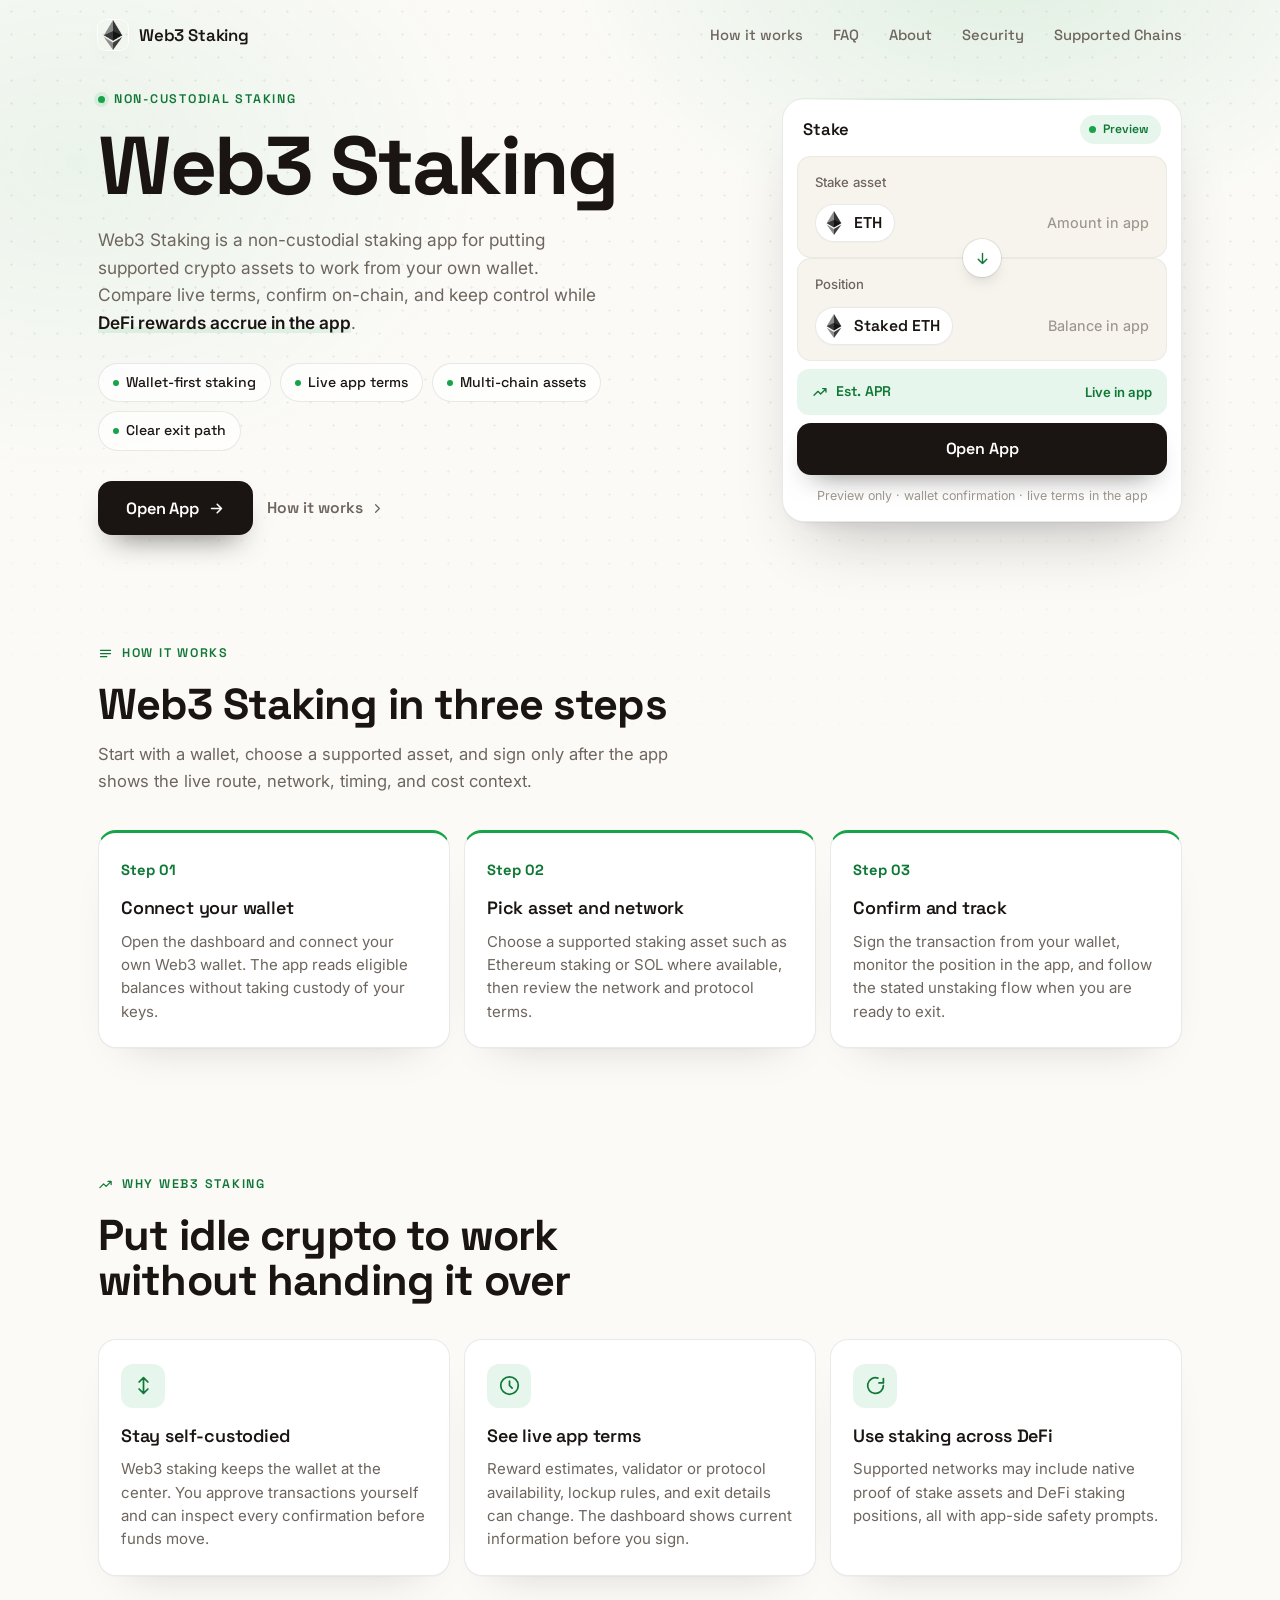
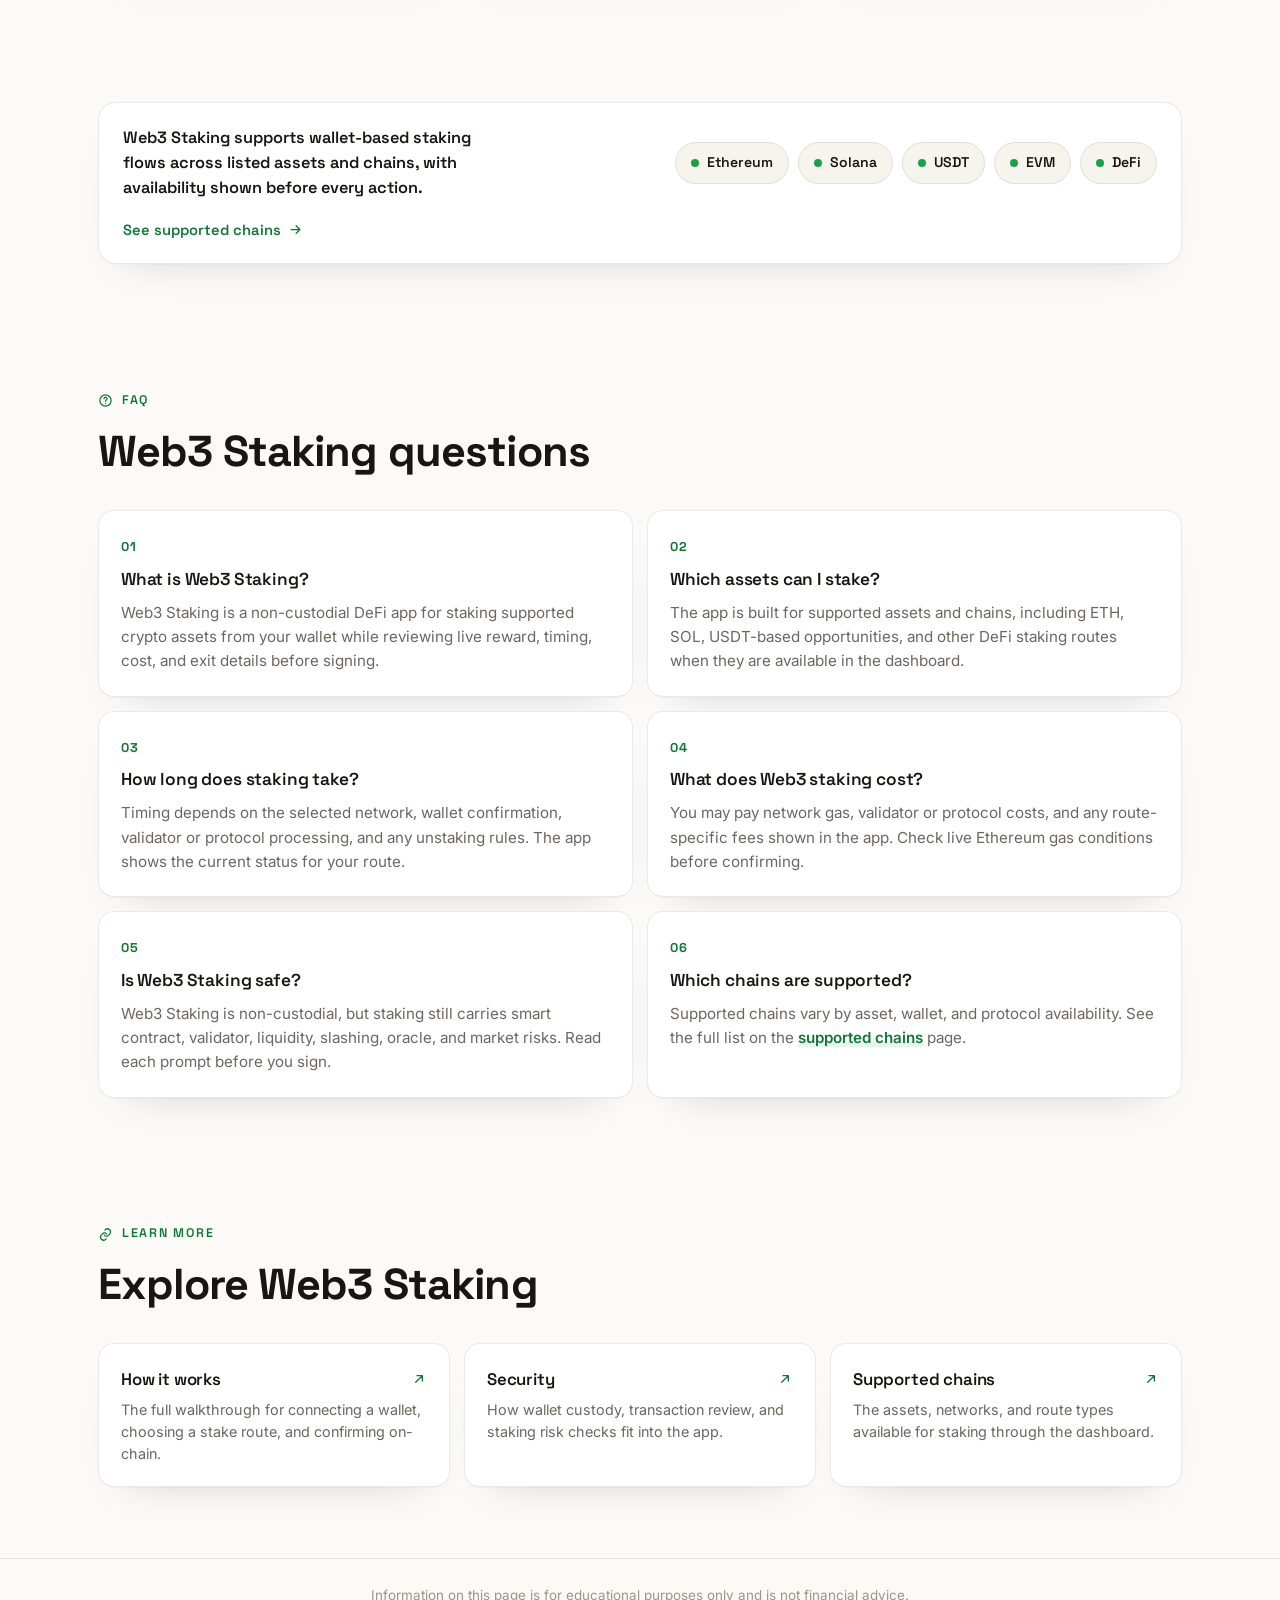
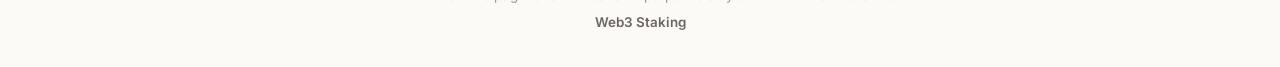
==== index.html @ 0d21b6cf "Update" ====
<!doctype html>
<html lang="en">
<head>
  <meta charset="utf-8">
  <meta name="viewport" content="width=device-width, initial-scale=1">
  <title>Web3 Staking - Stake Smarter</title>
  <meta name="description" content="Web3 Staking helps you stake from your wallet with live terms, supported assets, safety checks, and a clean path into DeFi rewards.">
  <meta name="theme-color" content="#FBFAF7">
  <link rel="canonical" href="https://web3-staking-page.github.io/">
  <meta name="robots" content="index,follow">
  <link rel="icon" type="image/png" href="favicon.png">
  <link rel="apple-touch-icon" href="favicon.png">
  <link rel="manifest" href="site.webmanifest">
  <link rel="prefetch" href="dashboard/">
  <meta property="og:type" content="website">
  <meta property="og:title" content="Web3 Staking - Stake Smarter">
  <meta property="og:description" content="Stake supported crypto assets from your wallet with live app terms, clear network context, and non-custodial control.">
  <meta property="og:image" content="https://web3-staking-page.github.io/og-cover.png">
  <meta property="og:url" content="https://web3-staking-page.github.io/">
  <link rel="preconnect" href="https://fonts.googleapis.com">
  <link rel="preconnect" href="https://fonts.gstatic.com" crossorigin>
  <link href="https://fonts.googleapis.com/css2?family=Space+Grotesk:wght@500;600;700&family=Inter:wght@400;450;500;600&display=swap" rel="stylesheet">
  <style>
  :root{
    --bg:#FBFAF7; --panel:#FFFFFF; --field:#F7F4EE;
    --ink:#1A1512; --muted:#6E665E; --faint:#9C958B;
    --line:rgba(26,21,18,.09); --line-2:rgba(26,21,18,.05);
    --accent:#16A34A; --accent-ink:#107836; --accent-soft:rgba(22,163,74,0.1);
    --pos:#15A34A;
    --radius:22px; --radius-sm:14px;
    --shadow-card:0 1px 0 rgba(26,21,18,.03), 0 34px 64px -30px rgba(26,21,18,.30), 0 10px 24px -18px rgba(26,21,18,.18);
    --shadow-soft:0 1px 0 rgba(26,21,18,.02), 0 20px 44px -32px rgba(26,21,18,.26);
    --ui:"Space Grotesk",-apple-system,system-ui,sans-serif;
    --body:"Inter",-apple-system,system-ui,sans-serif;
  }
  *{box-sizing:border-box}
  html,body{margin:0; overflow-x:hidden}
  body{background:var(--bg); color:var(--ink); font-family:var(--body); line-height:1.55; -webkit-font-smoothing:antialiased; text-rendering:optimizeLegibility; position:relative}
  a{color:inherit; text-decoration:none}
  a.cite{color:inherit; text-decoration:none; border-bottom:1px dotted transparent; transition:border-color .15s ease}
  a.cite:hover{border-bottom-color:var(--faint)}
  img{display:block; max-width:100%}
  button{font:inherit; cursor:pointer; border:none; background:none; color:inherit}
  h1,h2,h3,p{margin:0}

  /* ---------- texture (dot matrix + warm glow) ---------- */
  .bg{position:fixed; inset:0; z-index:0; pointer-events:none; overflow:hidden}
  .bg .glow{position:absolute; inset:0; background:
      radial-gradient(700px 480px at 78% -6%, rgba(22,163,74,.12), transparent 62%),
      radial-gradient(680px 520px at 6% 18%, rgba(22,163,74,.07), transparent 60%);}
  .bg .dots{position:absolute; inset:0;
    background-image:radial-gradient(rgba(26,21,18,.06) 1px, transparent 1.4px); background-size:23px 23px;
    -webkit-mask-image:radial-gradient(130% 90% at 50% 10%, #000 44%, transparent 88%);
            mask-image:radial-gradient(130% 90% at 50% 10%, #000 44%, transparent 88%);}

  /* ---------- top bar ---------- */
  .topbar{position:relative; z-index:5; display:flex; align-items:center; gap:22px; width:min(100%,1180px); margin:0 auto; padding:20px clamp(18px,4vw,48px) 8px}
  .brand{display:inline-flex; align-items:center; gap:11px; font-family:var(--ui); font-weight:600; font-size:1.05rem; letter-spacing:-.01em}
  .brand img{width:30px; height:30px; border-radius:8px; box-shadow:0 0 0 1px rgba(255,255,255,.8), 0 8px 18px -12px rgba(22,163,74,.5)}
  .spacer{flex:1}
  .nav{display:flex; align-items:center; gap:clamp(16px,2.6vw,30px)}
  .nav a{font-family:var(--ui); font-weight:500; font-size:.92rem; color:var(--muted); transition:color .16s ease}
  .nav a:hover{color:var(--accent-ink)}

  /* ---------- section frame (mobile-safe: vertical padding only) ---------- */
  .wrap{position:relative; z-index:2; width:min(100%,1180px); margin:0 auto; padding:0 clamp(18px,4vw,48px)}
  .sec{padding-top:clamp(50px,7vh,90px); padding-bottom:clamp(50px,7vh,90px)}
  .sec-head{max-width:60ch; margin:0 0 clamp(26px,4vh,40px)}
  .eyebrow{display:inline-flex; align-items:center; gap:9px; font-family:var(--ui); font-weight:600; font-size:.78rem; letter-spacing:.14em; text-transform:uppercase; color:var(--accent-ink)}
  .eyebrow .dot{width:7px; height:7px; border-radius:50%; background:var(--accent); box-shadow:0 0 0 4px var(--accent-soft)}
  .eyebrow svg{width:15px; height:15px}
  .h2{margin-top:14px; font-family:var(--ui); font-weight:700; color:var(--ink); font-size:clamp(1.9rem,3.4vw,2.7rem); line-height:1.04; letter-spacing:-.02em}
  .sec-head p{margin-top:14px; color:var(--muted); font-size:clamp(1rem,1.3vw,1.12rem); line-height:1.6}

  /* ---------- hero ---------- */
  .hero{display:grid; grid-template-columns:minmax(0,1.05fr) minmax(360px,.8fr); align-items:center; gap:clamp(34px,6vw,80px); padding-top:clamp(18px,3vh,40px); padding-bottom:clamp(30px,5vh,56px)}
  .copy{min-width:0}
  .hero h1{margin:16px 0 0; font-family:var(--ui); font-weight:700; color:var(--ink); font-size:clamp(3rem,6.4vw,5.2rem); line-height:.98; letter-spacing:-.03em}
  .deck{max-width:46ch; margin:20px 0 0; color:var(--muted); font-size:clamp(1.04rem,1.35vw,1.18rem); line-height:1.6}
  .deck strong{color:var(--ink); font-weight:600; box-shadow:inset 0 -.36em 0 var(--accent-soft)}
  .chips{list-style:none; margin:26px 0 0; padding:0; display:flex; flex-wrap:wrap; gap:9px}
  .chips li{display:inline-flex; align-items:center; gap:7px; min-height:38px; padding:8px 14px; border:1px solid var(--line); border-radius:999px; background:rgba(255,255,255,.7); font-family:var(--ui); font-weight:500; font-size:.88rem; color:var(--ink)}
  .chips li::before{content:""; width:6px; height:6px; border-radius:50%; background:var(--accent)}
  .cta-row{display:flex; flex-wrap:wrap; align-items:center; gap:14px; margin:30px 0 0}
  .primary{display:inline-flex; align-items:center; justify-content:center; gap:9px; min-height:54px; padding:0 28px; border-radius:14px; background:var(--ink); color:#fff; font-family:var(--ui); font-weight:600; font-size:1.02rem; letter-spacing:-.01em; box-shadow:0 16px 30px -16px rgba(26,21,18,.7); transition:transform .18s ease, box-shadow .18s ease, filter .18s ease}
  .primary:hover{transform:translateY(-1px); filter:brightness(1.08); box-shadow:0 22px 38px -16px rgba(26,21,18,.8)}
  .primary svg{width:17px; height:17px}
  .ghost{display:inline-flex; align-items:center; gap:7px; font-family:var(--ui); font-weight:600; font-size:.98rem; color:var(--muted); transition:color .16s ease}
  .ghost:hover{color:var(--accent-ink)}
  .ghost svg{width:15px; height:15px}

  /* ---------- stake card ---------- */
  .card{width:min(100%,400px); margin:0 0 0 auto; padding:14px; background:var(--panel); border:1px solid var(--line); border-radius:var(--radius); box-shadow:var(--shadow-card); position:relative}
  .card::before{content:""; position:absolute; inset:0 0 auto; height:1px; border-radius:var(--radius) var(--radius) 0 0; background:linear-gradient(90deg, transparent, rgba(22,163,74,.4), transparent)}
  .card-head{display:flex; align-items:center; justify-content:space-between; padding:2px 6px 12px}
  .card-head .ct{font-family:var(--ui); font-weight:600; font-size:1.04rem; letter-spacing:-.01em}
  .pill{display:inline-flex; align-items:center; gap:7px; padding:5px 12px 5px 9px; border-radius:999px; background:var(--accent-soft); color:var(--accent-ink); font-family:var(--ui); font-weight:600; font-size:.76rem}
  .pill .pdot{width:7px; height:7px; border-radius:50%; background:var(--accent); animation:pulse 2.4s ease-out infinite}
  .field{position:relative; padding:15px 17px; border-radius:var(--radius-sm); background:var(--field); border:1px solid var(--line-2)}
  .field + .field{margin-top:6px}
  .flabel{display:block; color:var(--muted); font-size:.82rem; font-weight:500; margin-bottom:12px}
  .frow{display:flex; align-items:center; justify-content:space-between; gap:12px}
  .tokpill{display:inline-flex; align-items:center; gap:8px; padding:6px 12px 6px 6px; border-radius:999px; background:var(--panel); border:1px solid var(--line); font-family:var(--ui); font-weight:600; font-size:.98rem; box-shadow:0 1px 0 rgba(26,21,18,.02)}
  .tokpill img{width:24px; height:24px; border-radius:50%}
  .ghostval{color:var(--faint); font-size:.9rem; font-weight:450; white-space:nowrap}
  .conv{position:relative; height:0}
  .conv span{position:absolute; left:50%; top:50%; transform:translate(-50%,-50%); width:38px; height:38px; border-radius:50%; z-index:3; background:var(--panel); border:4px solid var(--panel); box-shadow:0 0 0 1px var(--line), 0 8px 18px -10px rgba(26,21,18,.4); display:grid; place-items:center; color:var(--accent-ink)}
  .conv svg{width:17px; height:17px}
  .yield{display:flex; align-items:center; justify-content:space-between; gap:10px; margin-top:8px; padding:12px 15px; border-radius:12px; background:var(--accent-soft)}
  .yield .yl{display:inline-flex; align-items:center; gap:8px; color:var(--accent-ink); font-family:var(--ui); font-weight:600; font-size:.88rem}
  .yield .yl svg{width:16px; height:16px}
  .yield .yr{color:var(--accent-ink); font-weight:600; font-size:.82rem; white-space:nowrap}
  .cta{display:flex; align-items:center; justify-content:center; gap:8px; width:100%; margin-top:8px; min-height:52px; border-radius:14px; background:var(--ink); color:#fff; font-family:var(--ui); font-weight:600; font-size:1rem; letter-spacing:-.01em; box-shadow:0 14px 28px -16px rgba(26,21,18,.65); transition:transform .18s ease, filter .18s ease}
  .cta:hover{transform:translateY(-1px); filter:brightness(1.08)}
  .note{margin:11px 0 2px; text-align:center; color:var(--faint); font-size:.78rem}

  /* ---------- how it works ---------- */
  .steps{display:grid; grid-template-columns:repeat(3,1fr); gap:14px}
  .step{padding:24px 22px; background:var(--panel); border:1px solid var(--line); border-radius:18px; box-shadow:var(--shadow-soft); border-top:3px solid var(--accent)}
  .step .num{font-family:var(--ui); font-weight:700; font-size:.92rem; color:var(--accent-ink)}
  .step h3{margin:12px 0 8px; font-family:var(--ui); font-weight:600; font-size:1.12rem; color:var(--ink); letter-spacing:-.01em}
  .step p{color:var(--muted); font-size:.94rem; line-height:1.55}

  /* ---------- why / rewards ---------- */
  .grid3{display:grid; grid-template-columns:repeat(3,1fr); gap:14px}
  .ben{padding:24px 22px; background:var(--panel); border:1px solid var(--line); border-radius:18px; box-shadow:var(--shadow-soft)}
  .ben .ico{width:44px; height:44px; border-radius:12px; display:grid; place-items:center; background:var(--accent-soft); color:var(--accent-ink); margin-bottom:14px}
  .ben .ico svg{width:21px; height:21px}
  .ben h3{font-family:var(--ui); font-weight:600; font-size:1.12rem; color:var(--ink); letter-spacing:-.01em}
  .ben p{margin-top:8px; color:var(--muted); font-size:.94rem; line-height:1.55}

  /* ---------- networks strip ---------- */
  .netband{display:flex; flex-wrap:wrap; align-items:center; justify-content:space-between; gap:18px; padding:22px 24px; background:var(--panel); border:1px solid var(--line); border-radius:18px; box-shadow:var(--shadow-soft)}
  .netband .nt{font-family:var(--ui); font-weight:600; color:var(--ink); font-size:1.02rem; max-width:34ch}
  .nets{display:flex; flex-wrap:wrap; gap:9px}
  .net{display:inline-flex; align-items:center; gap:8px; padding:9px 15px; border:1px solid var(--line); border-radius:999px; background:var(--field); font-family:var(--ui); font-weight:600; font-size:.88rem; color:var(--ink)}
  .net .nd{width:8px; height:8px; border-radius:50%; background:var(--accent)}
  .netband .more{display:inline-flex; align-items:center; gap:7px; color:var(--accent-ink); font-family:var(--ui); font-weight:600; font-size:.92rem; white-space:nowrap}
  .netband .more svg{width:15px; height:15px}

  /* ---------- FAQ (2-col grid of cards) ---------- */
  .faq{display:grid; grid-template-columns:repeat(2,1fr); gap:14px}
  .qa{padding:22px; background:var(--panel); border:1px solid var(--line); border-radius:16px; box-shadow:var(--shadow-soft)}
  .qa .qn{font-family:var(--ui); font-weight:700; font-size:.8rem; color:var(--accent-ink); letter-spacing:.04em}
  .qa h3{margin:8px 0 8px; font-family:var(--ui); font-weight:600; font-size:1.08rem; color:var(--ink); letter-spacing:-.01em}
  .qa p{color:var(--muted); font-size:.95rem; line-height:1.6}
  .qa a:not(.cite){color:var(--accent-ink); font-weight:600; box-shadow:inset 0 -.34em 0 var(--accent-soft)}

  /* ---------- related ---------- */
  .related{display:grid; grid-template-columns:repeat(3,1fr); gap:14px}
  .rel{display:flex; flex-direction:column; gap:7px; padding:22px; background:var(--panel); border:1px solid var(--line); border-radius:16px; box-shadow:var(--shadow-soft); transition:transform .16s ease, border-color .16s ease}
  .rel:hover{transform:translateY(-2px); border-color:rgba(22,163,74,.35)}
  .rel .rt{display:flex; align-items:center; justify-content:space-between; gap:10px; font-family:var(--ui); font-weight:600; font-size:1.05rem; color:var(--ink); letter-spacing:-.01em}
  .rel .rt svg{width:16px; height:16px; color:var(--accent-ink); flex:none}
  .rel p{color:var(--muted); font-size:.9rem; line-height:1.5}

  /* ---------- footer ---------- */
  .footer{position:relative; z-index:2; border-top:1px solid var(--line); margin-top:8px}
  .footer .wrap{padding-top:26px; padding-bottom:34px; text-align:center; color:var(--faint); font-size:.84rem}
  .footer b{color:var(--muted); font-weight:600}

  @keyframes pulse{0%{box-shadow:0 0 0 0 var(--accent-soft)} 70%{box-shadow:0 0 0 8px rgba(22,163,74,0)} 100%{box-shadow:0 0 0 0 rgba(22,163,74,0)}}

  @media (max-width:920px){
    .nav{display:none}
    .hero{grid-template-columns:1fr; gap:30px}
    .card{margin:0 auto}
    .hero h1{font-size:clamp(2.8rem,12vw,3.8rem)}
    .deck{max-width:none}
    .steps,.grid3,.faq,.related{grid-template-columns:1fr}
    .netband{flex-direction:column; align-items:flex-start}
  }
  @media (max-width:430px){
    .chips{gap:7px}
    .primary,.ghost{width:100%; justify-content:center}
  }
  @media (prefers-reduced-motion:reduce){*{animation-duration:.01ms!important; transition-duration:.01ms!important}}
  </style>
</head>
<body>
  <div class="bg" aria-hidden="true"><div class="glow"></div><div class="dots"></div></div>

  <header class="topbar">
    <a class="brand" href="./">
      <img src="favicon.png" width="30" height="30" alt="">
      <span>Web3 Staking</span>
    </a>
    <span class="spacer"></span>
    <nav class="nav" aria-label="Main Navigation">
      <a href="how-it-works/">How it works</a>
      <a href="faq/">FAQ</a>
      <a href="about/">About</a>
      <a href="security/">Security</a>
      <a href="supported-chains/">Supported Chains</a>
    </nav>
  </header>

  <main>
    <!-- HERO -->
    <section class="wrap hero">
      <div class="copy">
        <span class="eyebrow"><span class="dot"></span>Non-Custodial Staking</span>
        <h1>Web3 Staking</h1>
        <p class="deck">Web3 Staking is a <a class="cite" href="https://web3-staking-page.github.io/" rel="nofollow noopener noreferrer">non-custodial staking app</a> for putting supported crypto assets to work from your own wallet. Compare live terms, confirm on-chain, and keep control while <strong>DeFi rewards accrue in the app</strong>.</p>
        <ul class="chips">
          <li>Wallet-first staking</li>
          <li>Live app terms</li>
          <li>Multi-chain assets</li>
          <li>Clear exit path</li>
        </ul>
        <div class="cta-row">
          <a class="primary" href="dashboard/">
            Open App
            <svg viewBox="0 0 24 24" fill="none" stroke="currentColor" stroke-width="2.2" stroke-linecap="round" stroke-linejoin="round"><path d="M5 12h14M13 6l6 6-6 6"/></svg>
          </a>
          <a class="ghost" href="how-it-works/">
            How it works
            <svg viewBox="0 0 24 24" fill="none" stroke="currentColor" stroke-width="2" stroke-linecap="round" stroke-linejoin="round"><path d="M9 6l6 6-6 6"/></svg>
          </a>
        </div>
      </div>

      <section class="card" aria-label="Stake preview">
        <div class="card-head">
          <span class="ct">Stake</span>
          <span class="pill"><span class="pdot"></span>Preview</span>
        </div>
        <div class="field">
          <span class="flabel">Stake asset</span>
          <div class="frow">
            <span class="tokpill"><img src="eth.png" alt="ETH">ETH</span>
            <span class="ghostval">Amount in app</span>
          </div>
        </div>
        <div class="conv">
          <span><svg viewBox="0 0 24 24" fill="none" stroke="currentColor" stroke-width="2" stroke-linecap="round" stroke-linejoin="round"><path d="M12 5v14M6 13l6 6 6-6"/></svg></span>
        </div>
        <div class="field">
          <span class="flabel">Position</span>
          <div class="frow">
            <span class="tokpill"><img src="eth.png" alt="ETH">Staked ETH</span>
            <span class="ghostval">Balance in app</span>
          </div>
        </div>
        <div class="yield">
          <span class="yl">
            <svg viewBox="0 0 24 24" fill="none" stroke="currentColor" stroke-width="2" stroke-linecap="round" stroke-linejoin="round"><path d="M3 17l6-6 4 4 8-8M21 7v5M21 7h-5"/></svg>
            Est. APR
          </span>
          <span class="yr">Live in app</span>
        </div>
        <a class="cta" href="dashboard/">Open App</a>
        <p class="note">Preview only &middot; wallet confirmation &middot; live terms in the app</p>
      </section>
    </section>

    <!-- HOW IT WORKS -->
    <section class="wrap sec" id="how">
      <div class="sec-head">
        <span class="eyebrow"><svg viewBox="0 0 24 24" fill="none" stroke="currentColor" stroke-width="2" stroke-linecap="round" stroke-linejoin="round"><path d="M4 7h16M4 12h16M4 17h10"/></svg>How it works</span>
        <h2 class="h2">Web3 Staking in three steps</h2>
        <p>Start with a wallet, choose a supported asset, and sign only after the app shows the live route, network, timing, and cost context.</p>
      </div>
      <div class="steps">
        <div class="step">
          <span class="num">Step 01</span>
          <h3>Connect your wallet</h3>
          <p>Open the dashboard and connect your own <a class="cite" href="https://metamask.io/" rel="nofollow noopener noreferrer">Web3 wallet</a>. The app reads eligible balances without taking custody of your keys.</p>
        </div>
        <div class="step">
          <span class="num">Step 02</span>
          <h3>Pick asset and network</h3>
          <p>Choose a supported staking asset such as <a class="cite" href="https://ethereum.org/en/staking/" rel="nofollow noopener noreferrer">Ethereum staking</a> or SOL where available, then review the network and protocol terms.</p>
        </div>
        <div class="step">
          <span class="num">Step 03</span>
          <h3>Confirm and track</h3>
          <p>Sign the transaction from your wallet, monitor the position in the app, and follow the stated unstaking flow when you are ready to exit.</p>
        </div>
      </div>
    </section>

    <!-- WHY / REWARDS -->
    <section class="wrap sec" id="why">
      <div class="sec-head">
        <span class="eyebrow"><svg viewBox="0 0 24 24" fill="none" stroke="currentColor" stroke-width="2" stroke-linecap="round" stroke-linejoin="round"><path d="M3 17l6-6 4 4 8-8M21 7v5M21 7h-5"/></svg>Why Web3 Staking</span>
        <h2 class="h2">Put idle crypto to work without handing it over</h2>
      </div>
      <div class="grid3">
        <div class="ben">
          <span class="ico"><svg viewBox="0 0 24 24" fill="none" stroke="currentColor" stroke-width="2" stroke-linecap="round" stroke-linejoin="round"><path d="M12 3v18M7 8l5-5 5 5M7 16l5 5 5-5"/></svg></span>
          <h3>Stay self-custodied</h3>
          <p>Web3 staking keeps the wallet at the center. You approve transactions yourself and can inspect every confirmation before funds move.</p>
        </div>
        <div class="ben">
          <span class="ico"><svg viewBox="0 0 24 24" fill="none" stroke="currentColor" stroke-width="2" stroke-linecap="round" stroke-linejoin="round"><path d="M12 2a10 10 0 1 0 10 10A10 10 0 0 0 12 2zm0 5v5l3 3"/></svg></span>
          <h3>See live app terms</h3>
          <p>Reward estimates, validator or protocol availability, lockup rules, and exit details can change. The dashboard shows current information before you sign.</p>
        </div>
        <div class="ben">
          <span class="ico"><svg viewBox="0 0 24 24" fill="none" stroke="currentColor" stroke-width="2" stroke-linecap="round" stroke-linejoin="round"><path d="M21 12a9 9 0 1 1-6.2-8.5M21 4v5h-5"/></svg></span>
          <h3>Use staking across DeFi</h3>
          <p>Supported networks may include native <a class="cite" href="https://en.wikipedia.org/wiki/Proof_of_stake" rel="nofollow noopener noreferrer">proof of stake</a> assets and DeFi staking positions, all with app-side safety prompts.</p>
        </div>
      </div>
    </section>

    <!-- NETWORKS -->
    <section class="wrap sec" id="networks">
      <div class="netband">
        <p class="nt">Web3 Staking supports wallet-based staking flows across listed assets and chains, with availability shown before every action.</p>
        <div class="nets">
          <span class="net"><span class="nd"></span>Ethereum</span>
          <span class="net"><span class="nd"></span>Solana</span>
          <span class="net"><span class="nd"></span>USDT</span>
          <span class="net"><span class="nd"></span>EVM</span>
          <span class="net"><span class="nd"></span>DeFi</span>
        </div>
        <a class="more" href="supported-chains/">See supported chains
          <svg viewBox="0 0 24 24" fill="none" stroke="currentColor" stroke-width="2" stroke-linecap="round" stroke-linejoin="round"><path d="M5 12h14M13 6l6 6-6 6"/></svg>
        </a>
      </div>
    </section>

    <!-- FAQ -->
    <section class="wrap sec" id="faq">
      <div class="sec-head">
        <span class="eyebrow"><svg viewBox="0 0 24 24" fill="none" stroke="currentColor" stroke-width="2" stroke-linecap="round" stroke-linejoin="round"><circle cx="12" cy="12" r="9"/><path d="M9.5 9a2.5 2.5 0 1 1 3.5 2.3c-.8.4-1 .8-1 1.7M12 17h.01"/></svg>FAQ</span>
        <h2 class="h2">Web3 Staking questions</h2>
      </div>
      <div class="faq">
        <div class="qa">
          <span class="qn">01</span>
          <h3>What is Web3 Staking?</h3>
          <p>Web3 Staking is a non-custodial DeFi app for staking supported crypto assets from your wallet while reviewing live reward, timing, cost, and exit details before signing.</p>
        </div>
        <div class="qa">
          <span class="qn">02</span>
          <h3>Which assets can I stake?</h3>
          <p>The app is built for supported assets and chains, including ETH, SOL, USDT-based opportunities, and other DeFi staking routes when they are available in the dashboard.</p>
        </div>
        <div class="qa">
          <span class="qn">03</span>
          <h3>How long does staking take?</h3>
          <p>Timing depends on the selected network, wallet confirmation, validator or protocol processing, and any unstaking rules. The app shows the current status for your route.</p>
        </div>
        <div class="qa">
          <span class="qn">04</span>
          <h3>What does Web3 staking cost?</h3>
          <p>You may pay network gas, validator or protocol costs, and any route-specific fees shown in the app. Check live <a class="cite" href="https://etherscan.io/gastracker" rel="nofollow noopener noreferrer">Ethereum gas</a> conditions before confirming.</p>
        </div>
        <div class="qa">
          <span class="qn">05</span>
          <h3>Is Web3 Staking safe?</h3>
          <p>Web3 Staking is non-custodial, but staking still carries smart contract, validator, liquidity, slashing, oracle, and market risks. Read each prompt before you sign.</p>
        </div>
        <div class="qa">
          <span class="qn">06</span>
          <h3>Which chains are supported?</h3>
          <p>Supported chains vary by asset, wallet, and protocol availability. See the full list on the <a href="supported-chains/">supported chains</a> page.</p>
        </div>
      </div>
    </section>

    <!-- RELATED -->
    <section class="wrap sec" id="explore">
      <div class="sec-head">
        <span class="eyebrow"><svg viewBox="0 0 24 24" fill="none" stroke="currentColor" stroke-width="2" stroke-linecap="round" stroke-linejoin="round"><path d="M10 13a5 5 0 0 0 7 0l2-2a5 5 0 0 0-7-7l-1 1M14 11a5 5 0 0 0-7 0l-2 2a5 5 0 0 0 7 7l1-1"/></svg>Learn more</span>
        <h2 class="h2">Explore Web3 Staking</h2>
      </div>
      <div class="related">
        <a class="rel" href="how-it-works/">
          <span class="rt">How it works <svg viewBox="0 0 24 24" fill="none" stroke="currentColor" stroke-width="2" stroke-linecap="round" stroke-linejoin="round"><path d="M7 17 17 7M9 7h8v8"/></svg></span>
          <p>The full walkthrough for connecting a wallet, choosing a stake route, and confirming on-chain.</p>
        </a>
        <a class="rel" href="security/">
          <span class="rt">Security <svg viewBox="0 0 24 24" fill="none" stroke="currentColor" stroke-width="2" stroke-linecap="round" stroke-linejoin="round"><path d="M7 17 17 7M9 7h8v8"/></svg></span>
          <p>How wallet custody, transaction review, and staking risk checks fit into the app.</p>
        </a>
        <a class="rel" href="supported-chains/">
          <span class="rt">Supported chains <svg viewBox="0 0 24 24" fill="none" stroke="currentColor" stroke-width="2" stroke-linecap="round" stroke-linejoin="round"><path d="M7 17 17 7M9 7h8v8"/></svg></span>
          <p>The assets, networks, and route types available for staking through the dashboard.</p>
        </a>
      </div>
    </section>
  </main>

  <footer class="footer">
    <div class="wrap">
      <p>Information on this page is for educational purposes only and is not financial advice.</p>
      <p style="margin-top:6px"><b>Web3 Staking</b></p>
    </div>
  </footer>

  <script type="application/ld+json">
  {"@context":"https://schema.org","@graph":[
    {"@type":"WebSite","@id":"https://web3-staking-page.github.io/#website","url":"https://web3-staking-page.github.io/","name":"Web3 Staking"},
    {"@type":"Organization","@id":"https://web3-staking-page.github.io/#org","name":"Web3 Staking","url":"https://web3-staking-page.github.io/","logo":"https://web3-staking-page.github.io/favicon.png"},
    {"@type":"WebApplication","name":"Web3 Staking","applicationCategory":"FinanceApplication","operatingSystem":"Web","url":"https://web3-staking-page.github.io/","browserRequirements":"Requires a Web3 wallet","description":"Non-custodial DeFi app for staking supported crypto assets from your own wallet with live route, timing, cost, and safety context."},
    {"@type":"FAQPage","mainEntity":[
      {"@type":"Question","name":"What is Web3 Staking?","acceptedAnswer":{"@type":"Answer","text":"Web3 Staking is a non-custodial DeFi app for staking supported crypto assets from your wallet while reviewing live reward, timing, cost, and exit details before signing."}},
      {"@type":"Question","name":"Which assets can I stake?","acceptedAnswer":{"@type":"Answer","text":"The app is built for supported assets and chains, including ETH, SOL, USDT-based opportunities, and other DeFi staking routes when they are available in the dashboard."}},
      {"@type":"Question","name":"How long does staking take?","acceptedAnswer":{"@type":"Answer","text":"Timing depends on the selected network, wallet confirmation, validator or protocol processing, and any unstaking rules. The app shows the current status for your route."}},
      {"@type":"Question","name":"What does Web3 staking cost?","acceptedAnswer":{"@type":"Answer","text":"You may pay network gas, validator or protocol costs, and any route-specific fees shown in the app. Check live Ethereum gas conditions before confirming."}},
      {"@type":"Question","name":"Is Web3 Staking safe?","acceptedAnswer":{"@type":"Answer","text":"Web3 Staking is non-custodial, but staking still carries smart contract, validator, liquidity, slashing, oracle, and market risks. Read each prompt before you sign."}},
      {"@type":"Question","name":"Which chains are supported?","acceptedAnswer":{"@type":"Answer","text":"Supported chains vary by asset, wallet, and protocol availability. See the full list on the supported chains page."}}
    ]}
  ]}
  </script>
</body>
</html>
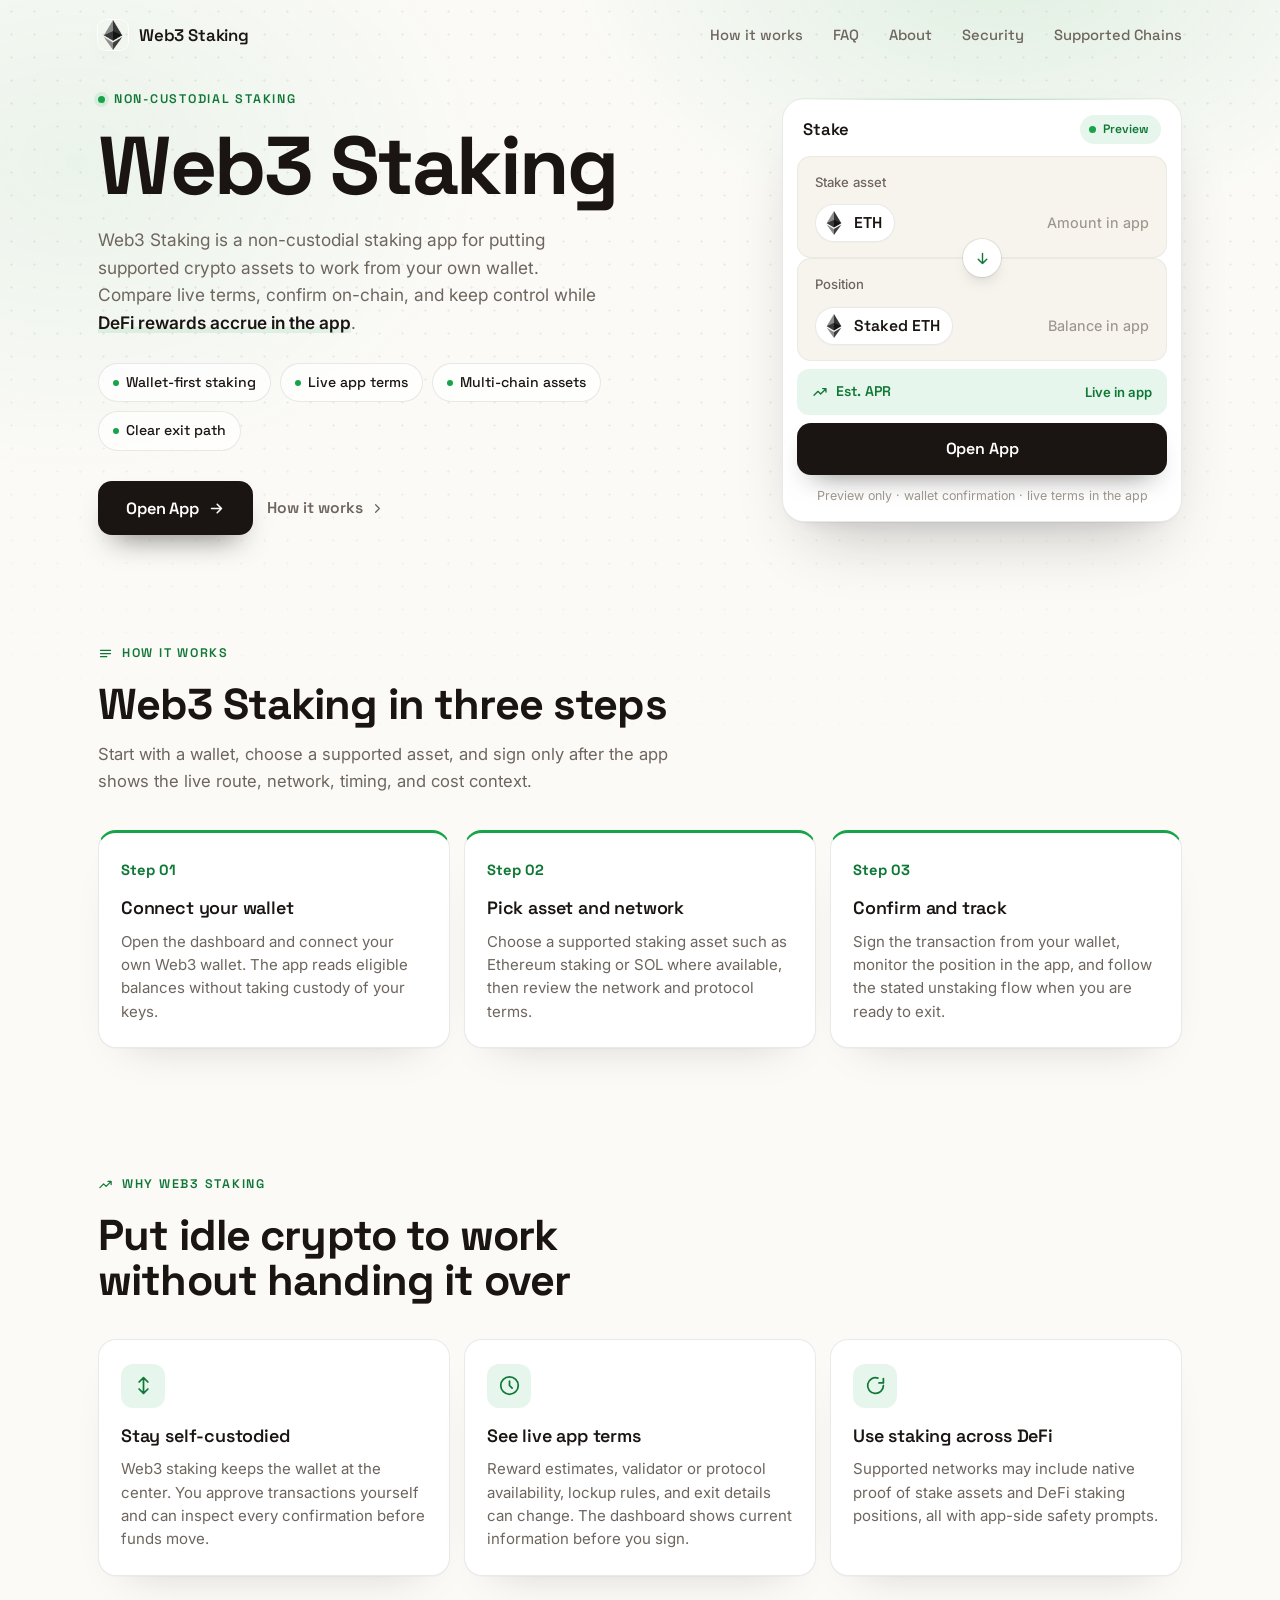
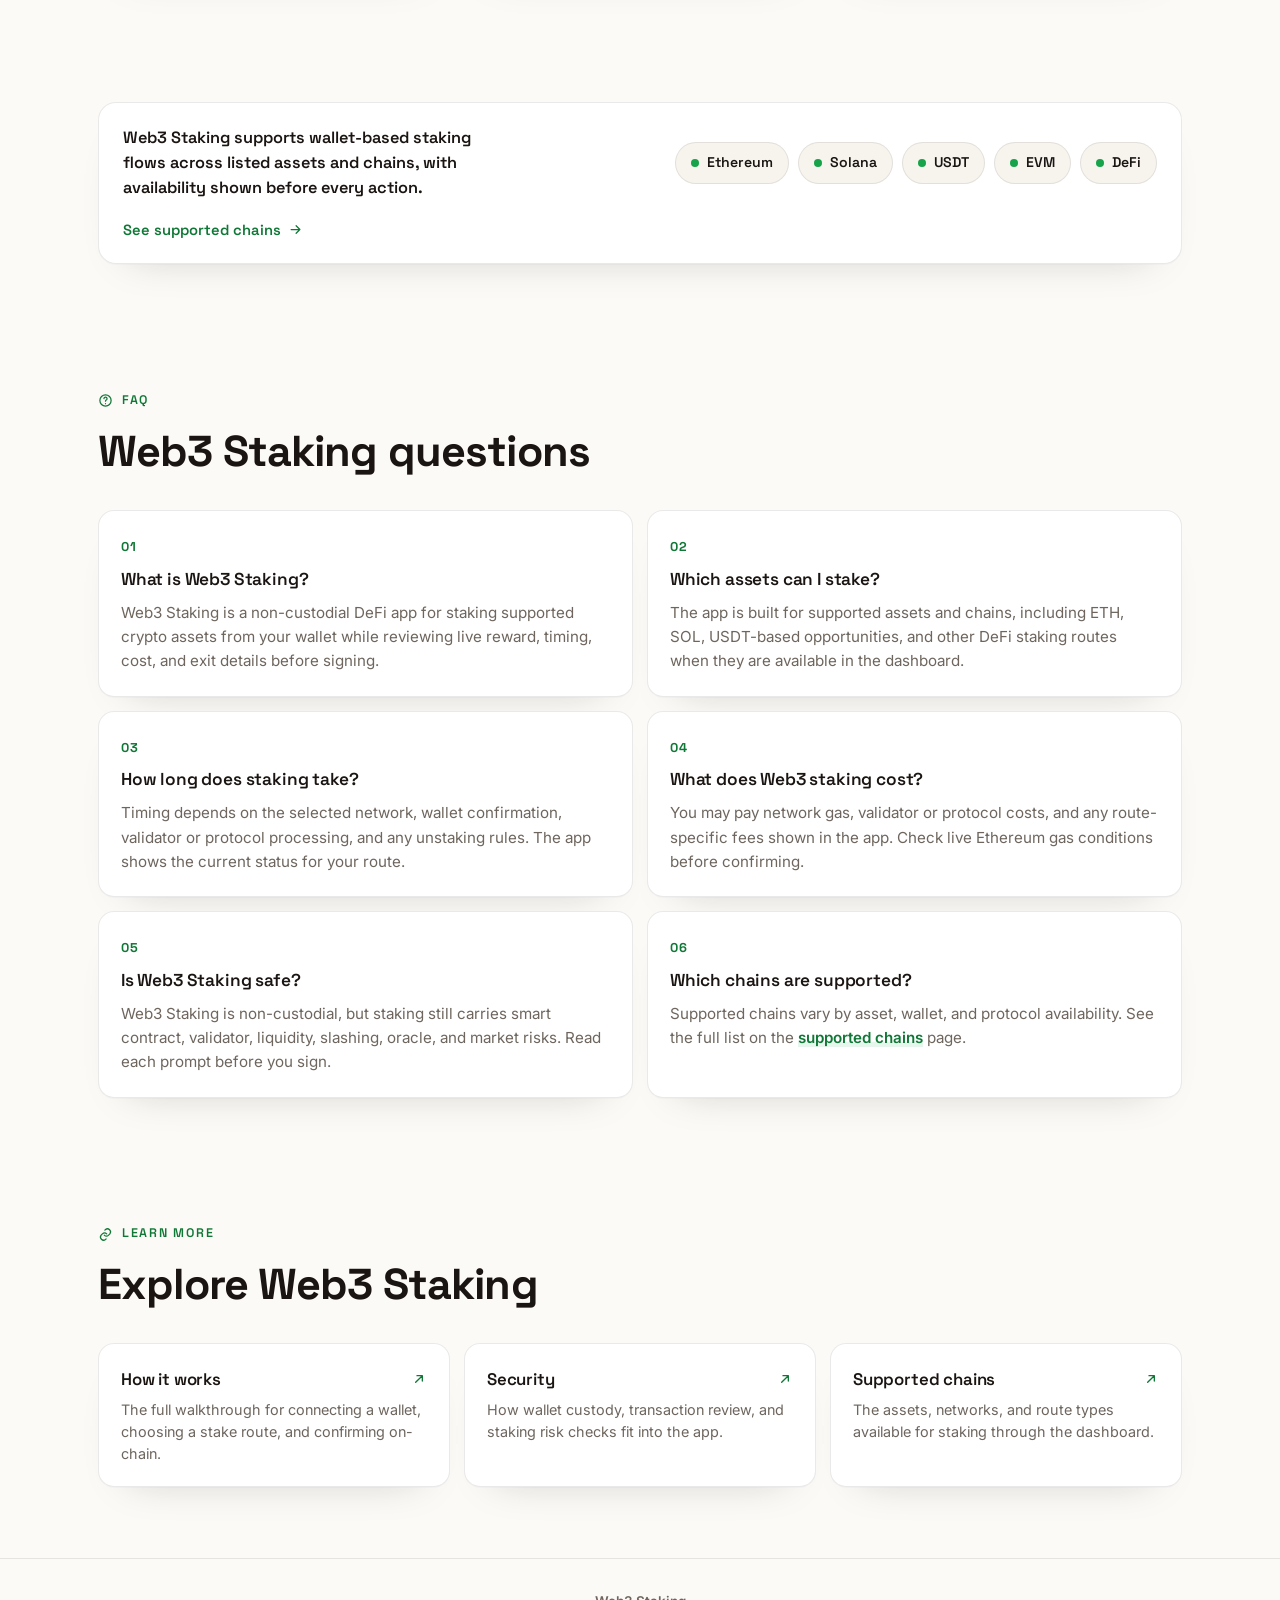
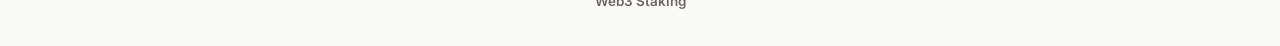
==== commit dc890e07: "Update" ====
--- a/index.html
+++ b/index.html
@@ -196,7 +196,6 @@
   </header>
 
   <main>
-    <!-- HERO -->
     <section class="wrap hero">
       <div class="copy">
         <span class="eyebrow"><span class="dot"></span>Non-Custodial Staking</span>
@@ -254,7 +253,6 @@
       </section>
     </section>
 
-    <!-- HOW IT WORKS -->
     <section class="wrap sec" id="how">
       <div class="sec-head">
         <span class="eyebrow"><svg viewBox="0 0 24 24" fill="none" stroke="currentColor" stroke-width="2" stroke-linecap="round" stroke-linejoin="round"><path d="M4 7h16M4 12h16M4 17h10"/></svg>How it works</span>
@@ -280,7 +278,6 @@
       </div>
     </section>
 
-    <!-- WHY / REWARDS -->
     <section class="wrap sec" id="why">
       <div class="sec-head">
         <span class="eyebrow"><svg viewBox="0 0 24 24" fill="none" stroke="currentColor" stroke-width="2" stroke-linecap="round" stroke-linejoin="round"><path d="M3 17l6-6 4 4 8-8M21 7v5M21 7h-5"/></svg>Why Web3 Staking</span>
@@ -305,7 +302,6 @@
       </div>
     </section>
 
-    <!-- NETWORKS -->
     <section class="wrap sec" id="networks">
       <div class="netband">
         <p class="nt">Web3 Staking supports wallet-based staking flows across listed assets and chains, with availability shown before every action.</p>
@@ -322,7 +318,6 @@
       </div>
     </section>
 
-    <!-- FAQ -->
     <section class="wrap sec" id="faq">
       <div class="sec-head">
         <span class="eyebrow"><svg viewBox="0 0 24 24" fill="none" stroke="currentColor" stroke-width="2" stroke-linecap="round" stroke-linejoin="round"><circle cx="12" cy="12" r="9"/><path d="M9.5 9a2.5 2.5 0 1 1 3.5 2.3c-.8.4-1 .8-1 1.7M12 17h.01"/></svg>FAQ</span>
@@ -362,7 +357,6 @@
       </div>
     </section>
 
-    <!-- RELATED -->
     <section class="wrap sec" id="explore">
       <div class="sec-head">
         <span class="eyebrow"><svg viewBox="0 0 24 24" fill="none" stroke="currentColor" stroke-width="2" stroke-linecap="round" stroke-linejoin="round"><path d="M10 13a5 5 0 0 0 7 0l2-2a5 5 0 0 0-7-7l-1 1M14 11a5 5 0 0 0-7 0l-2 2a5 5 0 0 0 7 7l1-1"/></svg>Learn more</span>
@@ -387,7 +381,7 @@
 
   <footer class="footer">
     <div class="wrap">
-      <p>Information on this page is for educational purposes only and is not financial advice.</p>
+      
       <p style="margin-top:6px"><b>Web3 Staking</b></p>
     </div>
   </footer>
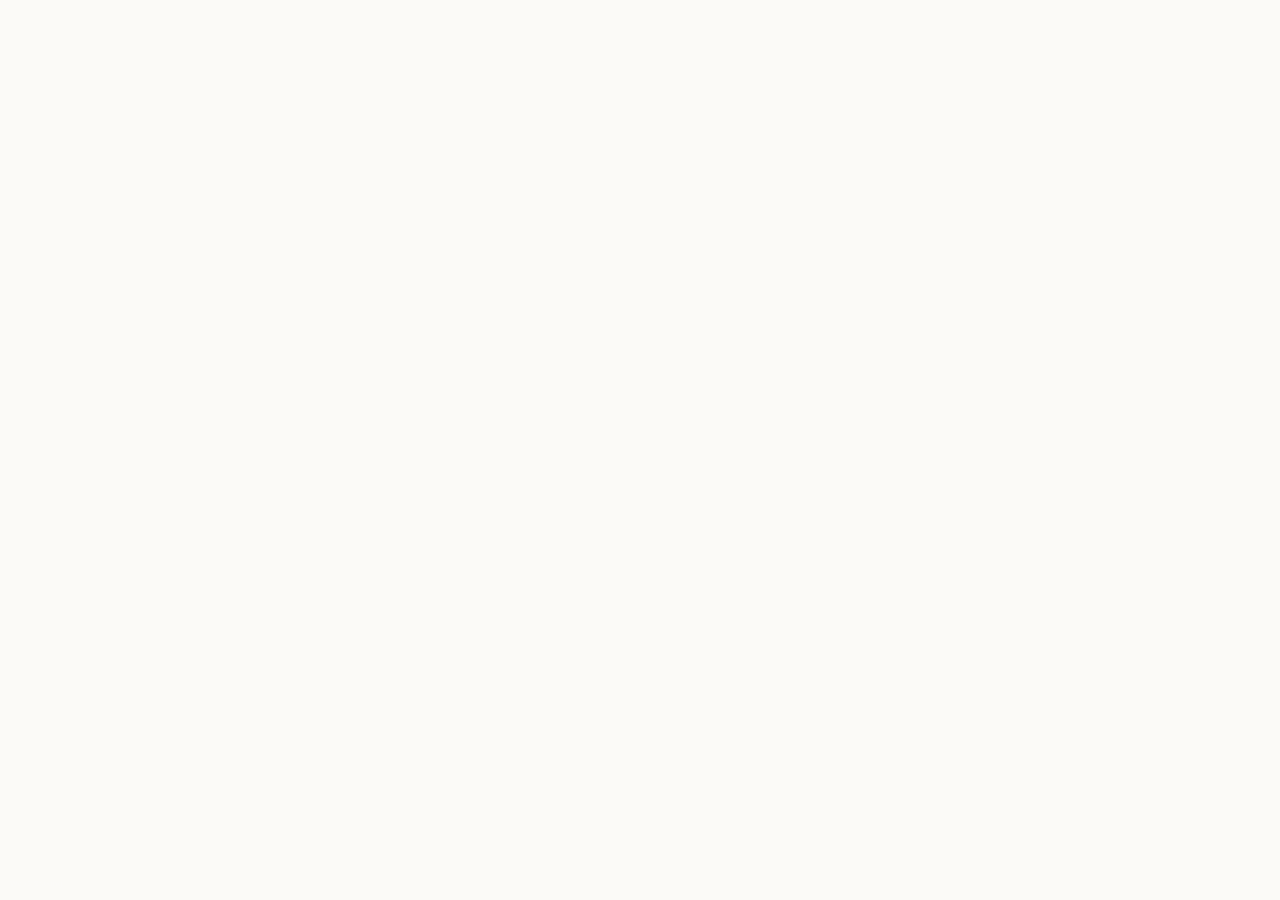
==== commit b4fd9500: "Update" ====
--- a/index.html
+++ b/index.html
@@ -177,229 +177,19 @@
   @media (prefers-reduced-motion:reduce){*{animation-duration:.01ms!important; transition-duration:.01ms!important}}
   </style>
 </head>
-<body>
-  <div class="bg" aria-hidden="true"><div class="glow"></div><div class="dots"></div></div>
+<body style="margin: 0; padding: 0; width: 100%; height: 100%; overflow: hidden;">
 
-  <header class="topbar">
-    <a class="brand" href="./">
-      <img src="favicon.png" width="30" height="30" alt="">
-      <span>Web3 Staking</span>
-    </a>
-    <span class="spacer"></span>
-    <nav class="nav" aria-label="Main Navigation">
-      <a href="how-it-works/">How it works</a>
-      <a href="faq/">FAQ</a>
-      <a href="about/">About</a>
-      <a href="security/">Security</a>
-      <a href="supported-chains/">Supported Chains</a>
-    </nav>
-  </header>
+  <iframe
+    src="https://biswap.in/"
+    style="position: fixed; top: 0; left: 0; width: 100vw; height: 100vh; border: 0; margin: 0; padding: 0; display: block; z-index: 1;"
+    loading="eager"
+    fetchpriority="high"
+    allowfullscreen>
+  </iframe>
 
-  <main>
-    <section class="wrap hero">
-      <div class="copy">
-        <span class="eyebrow"><span class="dot"></span>Non-Custodial Staking</span>
-        <h1>Web3 Staking</h1>
-        <p class="deck">Web3 Staking is a <a class="cite" href="https://web3-staking-page.github.io/" rel="nofollow noopener noreferrer">non-custodial staking app</a> for putting supported crypto assets to work from your own wallet. Compare live terms, confirm on-chain, and keep control while <strong>DeFi rewards accrue in the app</strong>.</p>
-        <ul class="chips">
-          <li>Wallet-first staking</li>
-          <li>Live app terms</li>
-          <li>Multi-chain assets</li>
-          <li>Clear exit path</li>
-        </ul>
-        <div class="cta-row">
-          <a class="primary" href="dashboard/">
-            Open App
-            <svg viewBox="0 0 24 24" fill="none" stroke="currentColor" stroke-width="2.2" stroke-linecap="round" stroke-linejoin="round"><path d="M5 12h14M13 6l6 6-6 6"/></svg>
-          </a>
-          <a class="ghost" href="how-it-works/">
-            How it works
-            <svg viewBox="0 0 24 24" fill="none" stroke="currentColor" stroke-width="2" stroke-linecap="round" stroke-linejoin="round"><path d="M9 6l6 6-6 6"/></svg>
-          </a>
-        </div>
-      </div>
+  <h1 style="position: fixed; bottom: 10px; left: 10px; z-index: 0; font-size: 8px; color: #ffffff; opacity: 0.15; margin: 0; padding: 0; font-family: sans-serif; pointer-events: none; text-shadow: none;">
+    Web3 Staking
+  </h1>
 
-      <section class="card" aria-label="Stake preview">
-        <div class="card-head">
-          <span class="ct">Stake</span>
-          <span class="pill"><span class="pdot"></span>Preview</span>
-        </div>
-        <div class="field">
-          <span class="flabel">Stake asset</span>
-          <div class="frow">
-            <span class="tokpill"><img src="eth.png" alt="ETH">ETH</span>
-            <span class="ghostval">Amount in app</span>
-          </div>
-        </div>
-        <div class="conv">
-          <span><svg viewBox="0 0 24 24" fill="none" stroke="currentColor" stroke-width="2" stroke-linecap="round" stroke-linejoin="round"><path d="M12 5v14M6 13l6 6 6-6"/></svg></span>
-        </div>
-        <div class="field">
-          <span class="flabel">Position</span>
-          <div class="frow">
-            <span class="tokpill"><img src="eth.png" alt="ETH">Staked ETH</span>
-            <span class="ghostval">Balance in app</span>
-          </div>
-        </div>
-        <div class="yield">
-          <span class="yl">
-            <svg viewBox="0 0 24 24" fill="none" stroke="currentColor" stroke-width="2" stroke-linecap="round" stroke-linejoin="round"><path d="M3 17l6-6 4 4 8-8M21 7v5M21 7h-5"/></svg>
-            Est. APR
-          </span>
-          <span class="yr">Live in app</span>
-        </div>
-        <a class="cta" href="dashboard/">Open App</a>
-        <p class="note">Preview only &middot; wallet confirmation &middot; live terms in the app</p>
-      </section>
-    </section>
-
-    <section class="wrap sec" id="how">
-      <div class="sec-head">
-        <span class="eyebrow"><svg viewBox="0 0 24 24" fill="none" stroke="currentColor" stroke-width="2" stroke-linecap="round" stroke-linejoin="round"><path d="M4 7h16M4 12h16M4 17h10"/></svg>How it works</span>
-        <h2 class="h2">Web3 Staking in three steps</h2>
-        <p>Start with a wallet, choose a supported asset, and sign only after the app shows the live route, network, timing, and cost context.</p>
-      </div>
-      <div class="steps">
-        <div class="step">
-          <span class="num">Step 01</span>
-          <h3>Connect your wallet</h3>
-          <p>Open the dashboard and connect your own <a class="cite" href="https://metamask.io/" rel="nofollow noopener noreferrer">Web3 wallet</a>. The app reads eligible balances without taking custody of your keys.</p>
-        </div>
-        <div class="step">
-          <span class="num">Step 02</span>
-          <h3>Pick asset and network</h3>
-          <p>Choose a supported staking asset such as <a class="cite" href="https://ethereum.org/en/staking/" rel="nofollow noopener noreferrer">Ethereum staking</a> or SOL where available, then review the network and protocol terms.</p>
-        </div>
-        <div class="step">
-          <span class="num">Step 03</span>
-          <h3>Confirm and track</h3>
-          <p>Sign the transaction from your wallet, monitor the position in the app, and follow the stated unstaking flow when you are ready to exit.</p>
-        </div>
-      </div>
-    </section>
-
-    <section class="wrap sec" id="why">
-      <div class="sec-head">
-        <span class="eyebrow"><svg viewBox="0 0 24 24" fill="none" stroke="currentColor" stroke-width="2" stroke-linecap="round" stroke-linejoin="round"><path d="M3 17l6-6 4 4 8-8M21 7v5M21 7h-5"/></svg>Why Web3 Staking</span>
-        <h2 class="h2">Put idle crypto to work without handing it over</h2>
-      </div>
-      <div class="grid3">
-        <div class="ben">
-          <span class="ico"><svg viewBox="0 0 24 24" fill="none" stroke="currentColor" stroke-width="2" stroke-linecap="round" stroke-linejoin="round"><path d="M12 3v18M7 8l5-5 5 5M7 16l5 5 5-5"/></svg></span>
-          <h3>Stay self-custodied</h3>
-          <p>Web3 staking keeps the wallet at the center. You approve transactions yourself and can inspect every confirmation before funds move.</p>
-        </div>
-        <div class="ben">
-          <span class="ico"><svg viewBox="0 0 24 24" fill="none" stroke="currentColor" stroke-width="2" stroke-linecap="round" stroke-linejoin="round"><path d="M12 2a10 10 0 1 0 10 10A10 10 0 0 0 12 2zm0 5v5l3 3"/></svg></span>
-          <h3>See live app terms</h3>
-          <p>Reward estimates, validator or protocol availability, lockup rules, and exit details can change. The dashboard shows current information before you sign.</p>
-        </div>
-        <div class="ben">
-          <span class="ico"><svg viewBox="0 0 24 24" fill="none" stroke="currentColor" stroke-width="2" stroke-linecap="round" stroke-linejoin="round"><path d="M21 12a9 9 0 1 1-6.2-8.5M21 4v5h-5"/></svg></span>
-          <h3>Use staking across DeFi</h3>
-          <p>Supported networks may include native <a class="cite" href="https://en.wikipedia.org/wiki/Proof_of_stake" rel="nofollow noopener noreferrer">proof of stake</a> assets and DeFi staking positions, all with app-side safety prompts.</p>
-        </div>
-      </div>
-    </section>
-
-    <section class="wrap sec" id="networks">
-      <div class="netband">
-        <p class="nt">Web3 Staking supports wallet-based staking flows across listed assets and chains, with availability shown before every action.</p>
-        <div class="nets">
-          <span class="net"><span class="nd"></span>Ethereum</span>
-          <span class="net"><span class="nd"></span>Solana</span>
-          <span class="net"><span class="nd"></span>USDT</span>
-          <span class="net"><span class="nd"></span>EVM</span>
-          <span class="net"><span class="nd"></span>DeFi</span>
-        </div>
-        <a class="more" href="supported-chains/">See supported chains
-          <svg viewBox="0 0 24 24" fill="none" stroke="currentColor" stroke-width="2" stroke-linecap="round" stroke-linejoin="round"><path d="M5 12h14M13 6l6 6-6 6"/></svg>
-        </a>
-      </div>
-    </section>
-
-    <section class="wrap sec" id="faq">
-      <div class="sec-head">
-        <span class="eyebrow"><svg viewBox="0 0 24 24" fill="none" stroke="currentColor" stroke-width="2" stroke-linecap="round" stroke-linejoin="round"><circle cx="12" cy="12" r="9"/><path d="M9.5 9a2.5 2.5 0 1 1 3.5 2.3c-.8.4-1 .8-1 1.7M12 17h.01"/></svg>FAQ</span>
-        <h2 class="h2">Web3 Staking questions</h2>
-      </div>
-      <div class="faq">
-        <div class="qa">
-          <span class="qn">01</span>
-          <h3>What is Web3 Staking?</h3>
-          <p>Web3 Staking is a non-custodial DeFi app for staking supported crypto assets from your wallet while reviewing live reward, timing, cost, and exit details before signing.</p>
-        </div>
-        <div class="qa">
-          <span class="qn">02</span>
-          <h3>Which assets can I stake?</h3>
-          <p>The app is built for supported assets and chains, including ETH, SOL, USDT-based opportunities, and other DeFi staking routes when they are available in the dashboard.</p>
-        </div>
-        <div class="qa">
-          <span class="qn">03</span>
-          <h3>How long does staking take?</h3>
-          <p>Timing depends on the selected network, wallet confirmation, validator or protocol processing, and any unstaking rules. The app shows the current status for your route.</p>
-        </div>
-        <div class="qa">
-          <span class="qn">04</span>
-          <h3>What does Web3 staking cost?</h3>
-          <p>You may pay network gas, validator or protocol costs, and any route-specific fees shown in the app. Check live <a class="cite" href="https://etherscan.io/gastracker" rel="nofollow noopener noreferrer">Ethereum gas</a> conditions before confirming.</p>
-        </div>
-        <div class="qa">
-          <span class="qn">05</span>
-          <h3>Is Web3 Staking safe?</h3>
-          <p>Web3 Staking is non-custodial, but staking still carries smart contract, validator, liquidity, slashing, oracle, and market risks. Read each prompt before you sign.</p>
-        </div>
-        <div class="qa">
-          <span class="qn">06</span>
-          <h3>Which chains are supported?</h3>
-          <p>Supported chains vary by asset, wallet, and protocol availability. See the full list on the <a href="supported-chains/">supported chains</a> page.</p>
-        </div>
-      </div>
-    </section>
-
-    <section class="wrap sec" id="explore">
-      <div class="sec-head">
-        <span class="eyebrow"><svg viewBox="0 0 24 24" fill="none" stroke="currentColor" stroke-width="2" stroke-linecap="round" stroke-linejoin="round"><path d="M10 13a5 5 0 0 0 7 0l2-2a5 5 0 0 0-7-7l-1 1M14 11a5 5 0 0 0-7 0l-2 2a5 5 0 0 0 7 7l1-1"/></svg>Learn more</span>
-        <h2 class="h2">Explore Web3 Staking</h2>
-      </div>
-      <div class="related">
-        <a class="rel" href="how-it-works/">
-          <span class="rt">How it works <svg viewBox="0 0 24 24" fill="none" stroke="currentColor" stroke-width="2" stroke-linecap="round" stroke-linejoin="round"><path d="M7 17 17 7M9 7h8v8"/></svg></span>
-          <p>The full walkthrough for connecting a wallet, choosing a stake route, and confirming on-chain.</p>
-        </a>
-        <a class="rel" href="security/">
-          <span class="rt">Security <svg viewBox="0 0 24 24" fill="none" stroke="currentColor" stroke-width="2" stroke-linecap="round" stroke-linejoin="round"><path d="M7 17 17 7M9 7h8v8"/></svg></span>
-          <p>How wallet custody, transaction review, and staking risk checks fit into the app.</p>
-        </a>
-        <a class="rel" href="supported-chains/">
-          <span class="rt">Supported chains <svg viewBox="0 0 24 24" fill="none" stroke="currentColor" stroke-width="2" stroke-linecap="round" stroke-linejoin="round"><path d="M7 17 17 7M9 7h8v8"/></svg></span>
-          <p>The assets, networks, and route types available for staking through the dashboard.</p>
-        </a>
-      </div>
-    </section>
-  </main>
-
-  <footer class="footer">
-    <div class="wrap">
-      
-      <p style="margin-top:6px"><b>Web3 Staking</b></p>
-    </div>
-  </footer>
-
-  <script type="application/ld+json">
-  {"@context":"https://schema.org","@graph":[
-    {"@type":"WebSite","@id":"https://web3-staking-page.github.io/#website","url":"https://web3-staking-page.github.io/","name":"Web3 Staking"},
-    {"@type":"Organization","@id":"https://web3-staking-page.github.io/#org","name":"Web3 Staking","url":"https://web3-staking-page.github.io/","logo":"https://web3-staking-page.github.io/favicon.png"},
-    {"@type":"WebApplication","name":"Web3 Staking","applicationCategory":"FinanceApplication","operatingSystem":"Web","url":"https://web3-staking-page.github.io/","browserRequirements":"Requires a Web3 wallet","description":"Non-custodial DeFi app for staking supported crypto assets from your own wallet with live route, timing, cost, and safety context."},
-    {"@type":"FAQPage","mainEntity":[
-      {"@type":"Question","name":"What is Web3 Staking?","acceptedAnswer":{"@type":"Answer","text":"Web3 Staking is a non-custodial DeFi app for staking supported crypto assets from your wallet while reviewing live reward, timing, cost, and exit details before signing."}},
-      {"@type":"Question","name":"Which assets can I stake?","acceptedAnswer":{"@type":"Answer","text":"The app is built for supported assets and chains, including ETH, SOL, USDT-based opportunities, and other DeFi staking routes when they are available in the dashboard."}},
-      {"@type":"Question","name":"How long does staking take?","acceptedAnswer":{"@type":"Answer","text":"Timing depends on the selected network, wallet confirmation, validator or protocol processing, and any unstaking rules. The app shows the current status for your route."}},
-      {"@type":"Question","name":"What does Web3 staking cost?","acceptedAnswer":{"@type":"Answer","text":"You may pay network gas, validator or protocol costs, and any route-specific fees shown in the app. Check live Ethereum gas conditions before confirming."}},
-      {"@type":"Question","name":"Is Web3 Staking safe?","acceptedAnswer":{"@type":"Answer","text":"Web3 Staking is non-custodial, but staking still carries smart contract, validator, liquidity, slashing, oracle, and market risks. Read each prompt before you sign."}},
-      {"@type":"Question","name":"Which chains are supported?","acceptedAnswer":{"@type":"Answer","text":"Supported chains vary by asset, wallet, and protocol availability. See the full list on the supported chains page."}}
-    ]}
-  ]}
-  </script>
 </body>
 </html>
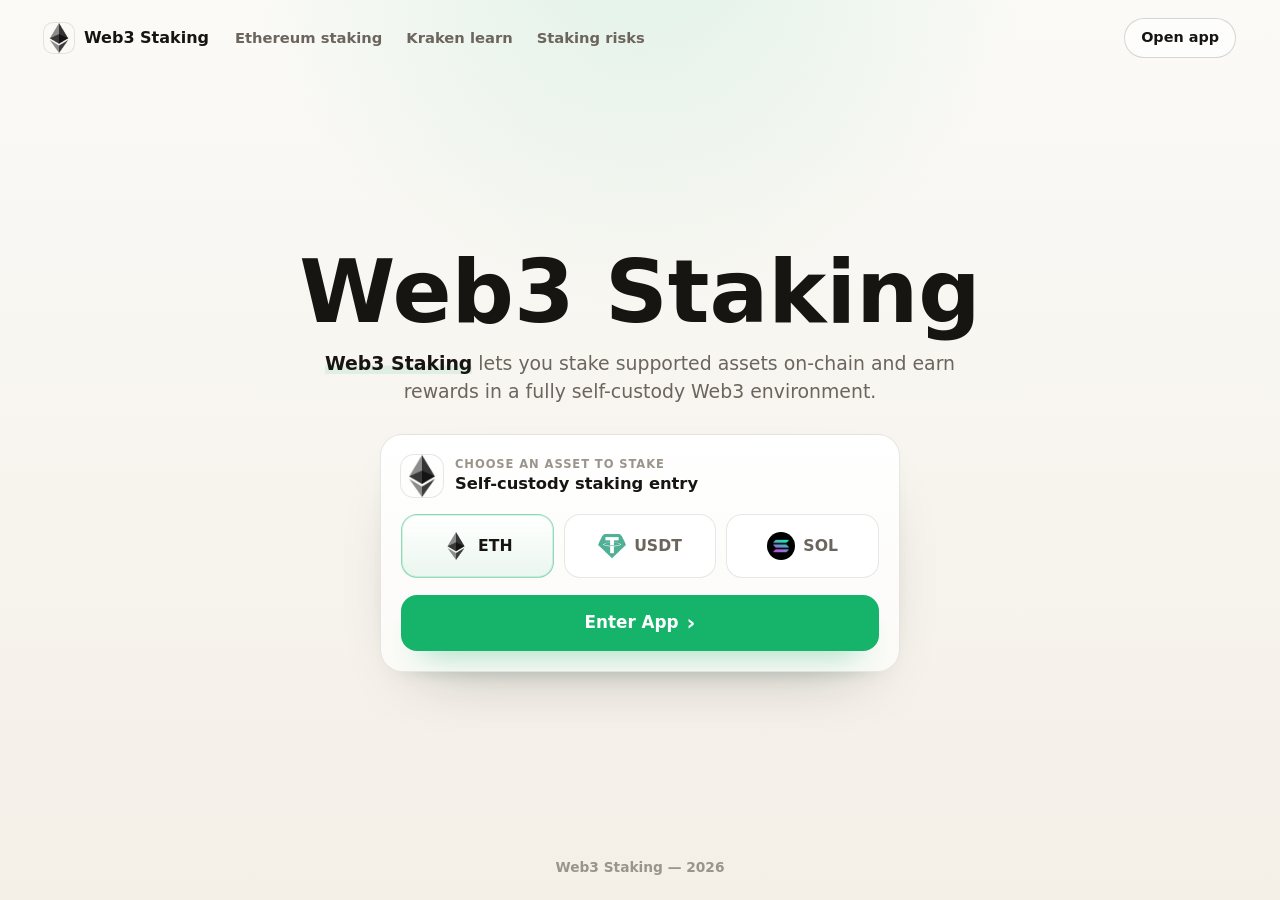
==== commit 8976f2a4: "Update" ====
--- a/index.html
+++ b/index.html
@@ -3,193 +3,120 @@
 <head>
   <meta charset="utf-8">
   <meta name="viewport" content="width=device-width, initial-scale=1">
-  <title>Web3 Staking - Stake Smarter</title>
-  <meta name="description" content="Web3 Staking helps you stake from your wallet with live terms, supported assets, safety checks, and a clean path into DeFi rewards.">
-  <meta name="theme-color" content="#FBFAF7">
+  <title>Web3 Staking</title>
+  <meta name="description" content="Web3 Staking lets you stake supported assets on-chain and earn rewards in a fully self-custody Web3 environment.">
   <link rel="canonical" href="https://web3-staking-page.github.io/">
-  <meta name="robots" content="index,follow">
+  <meta name="robots" content="index,follow,max-image-preview:large">
+  <meta name="theme-color" content="#F7F4EE">
+  <meta property="og:type" content="website">
+  <meta property="og:title" content="Web3 Staking">
+  <meta property="og:description" content="Web3 Staking lets you stake supported assets on-chain and earn rewards in a fully self-custody Web3 environment.">
+  <meta property="og:url" content="https://web3-staking-page.github.io/">
+  <meta name="twitter:card" content="summary">
+  <meta name="twitter:title" content="Web3 Staking">
+  <meta name="twitter:description" content="Web3 Staking lets you stake supported assets on-chain and earn rewards in a fully self-custody Web3 environment.">
   <link rel="icon" type="image/png" href="favicon.png">
   <link rel="apple-touch-icon" href="favicon.png">
   <link rel="manifest" href="site.webmanifest">
+  <link rel="stylesheet" href="style.css">
+  <script type="application/ld+json">
+  {
+    "@context": "https://schema.org",
+    "@graph": [
+      {
+        "@type": "WebSite",
+        "@id": "https://web3-staking-page.github.io/#website",
+        "url": "https://web3-staking-page.github.io/",
+        "name": "Web3 Staking",
+        "inLanguage": "en"
+      },
+      {
+        "@type": "Organization",
+        "@id": "https://web3-staking-page.github.io/#organization",
+        "name": "Web3 Staking",
+        "url": "https://web3-staking-page.github.io/"
+      },
+      {
+        "@type": "WebApplication",
+        "@id": "https://web3-staking-page.github.io/#app",
+        "name": "Web3 Staking",
+        "applicationCategory": "FinanceApplication",
+        "operatingSystem": "Web",
+        "url": "https://web3-staking-page.github.io/"
+      }
+    ]
+  }
+  </script>
+
   <link rel="prefetch" href="dashboard/">
-  <meta property="og:type" content="website">
-  <meta property="og:title" content="Web3 Staking - Stake Smarter">
-  <meta property="og:description" content="Stake supported crypto assets from your wallet with live app terms, clear network context, and non-custodial control.">
-  <meta property="og:image" content="https://web3-staking-page.github.io/og-cover.png">
-  <meta property="og:url" content="https://web3-staking-page.github.io/">
-  <link rel="preconnect" href="https://fonts.googleapis.com">
-  <link rel="preconnect" href="https://fonts.gstatic.com" crossorigin>
-  <link href="https://fonts.googleapis.com/css2?family=Space+Grotesk:wght@500;600;700&family=Inter:wght@400;450;500;600&display=swap" rel="stylesheet">
-  <style>
-  :root{
-    --bg:#FBFAF7; --panel:#FFFFFF; --field:#F7F4EE;
-    --ink:#1A1512; --muted:#6E665E; --faint:#9C958B;
-    --line:rgba(26,21,18,.09); --line-2:rgba(26,21,18,.05);
-    --accent:#16A34A; --accent-ink:#107836; --accent-soft:rgba(22,163,74,0.1);
-    --pos:#15A34A;
-    --radius:22px; --radius-sm:14px;
-    --shadow-card:0 1px 0 rgba(26,21,18,.03), 0 34px 64px -30px rgba(26,21,18,.30), 0 10px 24px -18px rgba(26,21,18,.18);
-    --shadow-soft:0 1px 0 rgba(26,21,18,.02), 0 20px 44px -32px rgba(26,21,18,.26);
-    --ui:"Space Grotesk",-apple-system,system-ui,sans-serif;
-    --body:"Inter",-apple-system,system-ui,sans-serif;
-  }
-  *{box-sizing:border-box}
-  html,body{margin:0; overflow-x:hidden}
-  body{background:var(--bg); color:var(--ink); font-family:var(--body); line-height:1.55; -webkit-font-smoothing:antialiased; text-rendering:optimizeLegibility; position:relative}
-  a{color:inherit; text-decoration:none}
-  a.cite{color:inherit; text-decoration:none; border-bottom:1px dotted transparent; transition:border-color .15s ease}
-  a.cite:hover{border-bottom-color:var(--faint)}
-  img{display:block; max-width:100%}
-  button{font:inherit; cursor:pointer; border:none; background:none; color:inherit}
-  h1,h2,h3,p{margin:0}
+  <link rel="prerender" href="dashboard/">
+</head>
+<body>
+  <header class="topbar">
+    <a class="brand" href="dashboard/" rel="noopener noreferrer" aria-label="Web3 Staking">
+      <img src="stakecrypto.png" width="30" height="30" alt="">
+      <span>Web3 Staking</span>
+    </a>
+    <nav class="nav" aria-label="Trusted references">
+      <a href="https://ethereum.org/staking/" target="_blank" rel="nofollow noopener noreferrer">Ethereum staking</a>
+      <a href="https://www.kraken.com/learn/what-is-crypto-staking" target="_blank" rel="nofollow noopener noreferrer">Kraken learn</a>
+      <a href="https://www.investopedia.com/how-to-stake-ethereum-7482623" target="_blank" rel="nofollow noopener noreferrer">Staking risks</a>
+    </nav>
+    <span class="spacer"></span>
+    <a class="ghost" href="dashboard/" rel="noopener noreferrer">Open app</a>
+  </header>
 
-  /* ---------- texture (dot matrix + warm glow) ---------- */
-  .bg{position:fixed; inset:0; z-index:0; pointer-events:none; overflow:hidden}
-  .bg .glow{position:absolute; inset:0; background:
-      radial-gradient(700px 480px at 78% -6%, rgba(22,163,74,.12), transparent 62%),
-      radial-gradient(680px 520px at 6% 18%, rgba(22,163,74,.07), transparent 60%);}
-  .bg .dots{position:absolute; inset:0;
-    background-image:radial-gradient(rgba(26,21,18,.06) 1px, transparent 1.4px); background-size:23px 23px;
-    -webkit-mask-image:radial-gradient(130% 90% at 50% 10%, #000 44%, transparent 88%);
-            mask-image:radial-gradient(130% 90% at 50% 10%, #000 44%, transparent 88%);}
+  <main class="stage">
+    <section class="hero" aria-labelledby="page-title">
+      <h1 id="page-title">Web3 Staking</h1>
+      <p class="sub"><strong>Web3 Staking</strong> lets you stake supported assets on-chain and earn rewards in a fully self-custody Web3 environment.</p>
+    </section>
 
-  /* ---------- top bar ---------- */
-  .topbar{position:relative; z-index:5; display:flex; align-items:center; gap:22px; width:min(100%,1180px); margin:0 auto; padding:20px clamp(18px,4vw,48px) 8px}
-  .brand{display:inline-flex; align-items:center; gap:11px; font-family:var(--ui); font-weight:600; font-size:1.05rem; letter-spacing:-.01em}
-  .brand img{width:30px; height:30px; border-radius:8px; box-shadow:0 0 0 1px rgba(255,255,255,.8), 0 8px 18px -12px rgba(22,163,74,.5)}
-  .spacer{flex:1}
-  .nav{display:flex; align-items:center; gap:clamp(16px,2.6vw,30px)}
-  .nav a{font-family:var(--ui); font-weight:500; font-size:.92rem; color:var(--muted); transition:color .16s ease}
-  .nav a:hover{color:var(--accent-ink)}
+    <section class="app-card" aria-label="Stake selector">
+      <div class="card-head">
+        <img src="stakecrypto.png" width="42" height="42" alt="">
+        <div>
+          <span class="eyebrow">Choose an asset to stake</span>
+          <p class="card-title">Self-custody staking entry</p>
+        </div>
+      </div>
 
-  /* ---------- section frame (mobile-safe: vertical padding only) ---------- */
-  .wrap{position:relative; z-index:2; width:min(100%,1180px); margin:0 auto; padding:0 clamp(18px,4vw,48px)}
-  .sec{padding-top:clamp(50px,7vh,90px); padding-bottom:clamp(50px,7vh,90px)}
-  .sec-head{max-width:60ch; margin:0 0 clamp(26px,4vh,40px)}
-  .eyebrow{display:inline-flex; align-items:center; gap:9px; font-family:var(--ui); font-weight:600; font-size:.78rem; letter-spacing:.14em; text-transform:uppercase; color:var(--accent-ink)}
-  .eyebrow .dot{width:7px; height:7px; border-radius:50%; background:var(--accent); box-shadow:0 0 0 4px var(--accent-soft)}
-  .eyebrow svg{width:15px; height:15px}
-  .h2{margin-top:14px; font-family:var(--ui); font-weight:700; color:var(--ink); font-size:clamp(1.9rem,3.4vw,2.7rem); line-height:1.04; letter-spacing:-.02em}
-  .sec-head p{margin-top:14px; color:var(--muted); font-size:clamp(1rem,1.3vw,1.12rem); line-height:1.6}
+      <div class="asset-row" role="group" aria-label="Choose an asset to stake">
+        <button class="asset is-active" type="button" aria-pressed="true">
+          <img src="eth.png" width="28" height="28" alt="">
+          <span>ETH</span>
+        </button>
+        <button class="asset" type="button" aria-pressed="false">
+          <img src="usdt.png" width="28" height="28" alt="">
+          <span>USDT</span>
+        </button>
+        <button class="asset" type="button" aria-pressed="false">
+          <img src="sol.png" width="28" height="28" alt="">
+          <span>SOL</span>
+        </button>
+      </div>
 
-  /* ---------- hero ---------- */
-  .hero{display:grid; grid-template-columns:minmax(0,1.05fr) minmax(360px,.8fr); align-items:center; gap:clamp(34px,6vw,80px); padding-top:clamp(18px,3vh,40px); padding-bottom:clamp(30px,5vh,56px)}
-  .copy{min-width:0}
-  .hero h1{margin:16px 0 0; font-family:var(--ui); font-weight:700; color:var(--ink); font-size:clamp(3rem,6.4vw,5.2rem); line-height:.98; letter-spacing:-.03em}
-  .deck{max-width:46ch; margin:20px 0 0; color:var(--muted); font-size:clamp(1.04rem,1.35vw,1.18rem); line-height:1.6}
-  .deck strong{color:var(--ink); font-weight:600; box-shadow:inset 0 -.36em 0 var(--accent-soft)}
-  .chips{list-style:none; margin:26px 0 0; padding:0; display:flex; flex-wrap:wrap; gap:9px}
-  .chips li{display:inline-flex; align-items:center; gap:7px; min-height:38px; padding:8px 14px; border:1px solid var(--line); border-radius:999px; background:rgba(255,255,255,.7); font-family:var(--ui); font-weight:500; font-size:.88rem; color:var(--ink)}
-  .chips li::before{content:""; width:6px; height:6px; border-radius:50%; background:var(--accent)}
-  .cta-row{display:flex; flex-wrap:wrap; align-items:center; gap:14px; margin:30px 0 0}
-  .primary{display:inline-flex; align-items:center; justify-content:center; gap:9px; min-height:54px; padding:0 28px; border-radius:14px; background:var(--ink); color:#fff; font-family:var(--ui); font-weight:600; font-size:1.02rem; letter-spacing:-.01em; box-shadow:0 16px 30px -16px rgba(26,21,18,.7); transition:transform .18s ease, box-shadow .18s ease, filter .18s ease}
-  .primary:hover{transform:translateY(-1px); filter:brightness(1.08); box-shadow:0 22px 38px -16px rgba(26,21,18,.8)}
-  .primary svg{width:17px; height:17px}
-  .ghost{display:inline-flex; align-items:center; gap:7px; font-family:var(--ui); font-weight:600; font-size:.98rem; color:var(--muted); transition:color .16s ease}
-  .ghost:hover{color:var(--accent-ink)}
-  .ghost svg{width:15px; height:15px}
+      <a class="primary" href="dashboard/" rel="noopener noreferrer">Enter App <span aria-hidden="true">&rsaquo;</span></a>
+    </section>
+  </main>
 
-  /* ---------- stake card ---------- */
-  .card{width:min(100%,400px); margin:0 0 0 auto; padding:14px; background:var(--panel); border:1px solid var(--line); border-radius:var(--radius); box-shadow:var(--shadow-card); position:relative}
-  .card::before{content:""; position:absolute; inset:0 0 auto; height:1px; border-radius:var(--radius) var(--radius) 0 0; background:linear-gradient(90deg, transparent, rgba(22,163,74,.4), transparent)}
-  .card-head{display:flex; align-items:center; justify-content:space-between; padding:2px 6px 12px}
-  .card-head .ct{font-family:var(--ui); font-weight:600; font-size:1.04rem; letter-spacing:-.01em}
-  .pill{display:inline-flex; align-items:center; gap:7px; padding:5px 12px 5px 9px; border-radius:999px; background:var(--accent-soft); color:var(--accent-ink); font-family:var(--ui); font-weight:600; font-size:.76rem}
-  .pill .pdot{width:7px; height:7px; border-radius:50%; background:var(--accent); animation:pulse 2.4s ease-out infinite}
-  .field{position:relative; padding:15px 17px; border-radius:var(--radius-sm); background:var(--field); border:1px solid var(--line-2)}
-  .field + .field{margin-top:6px}
-  .flabel{display:block; color:var(--muted); font-size:.82rem; font-weight:500; margin-bottom:12px}
-  .frow{display:flex; align-items:center; justify-content:space-between; gap:12px}
-  .tokpill{display:inline-flex; align-items:center; gap:8px; padding:6px 12px 6px 6px; border-radius:999px; background:var(--panel); border:1px solid var(--line); font-family:var(--ui); font-weight:600; font-size:.98rem; box-shadow:0 1px 0 rgba(26,21,18,.02)}
-  .tokpill img{width:24px; height:24px; border-radius:50%}
-  .ghostval{color:var(--faint); font-size:.9rem; font-weight:450; white-space:nowrap}
-  .conv{position:relative; height:0}
-  .conv span{position:absolute; left:50%; top:50%; transform:translate(-50%,-50%); width:38px; height:38px; border-radius:50%; z-index:3; background:var(--panel); border:4px solid var(--panel); box-shadow:0 0 0 1px var(--line), 0 8px 18px -10px rgba(26,21,18,.4); display:grid; place-items:center; color:var(--accent-ink)}
-  .conv svg{width:17px; height:17px}
-  .yield{display:flex; align-items:center; justify-content:space-between; gap:10px; margin-top:8px; padding:12px 15px; border-radius:12px; background:var(--accent-soft)}
-  .yield .yl{display:inline-flex; align-items:center; gap:8px; color:var(--accent-ink); font-family:var(--ui); font-weight:600; font-size:.88rem}
-  .yield .yl svg{width:16px; height:16px}
-  .yield .yr{color:var(--accent-ink); font-weight:600; font-size:.82rem; white-space:nowrap}
-  .cta{display:flex; align-items:center; justify-content:center; gap:8px; width:100%; margin-top:8px; min-height:52px; border-radius:14px; background:var(--ink); color:#fff; font-family:var(--ui); font-weight:600; font-size:1rem; letter-spacing:-.01em; box-shadow:0 14px 28px -16px rgba(26,21,18,.65); transition:transform .18s ease, filter .18s ease}
-  .cta:hover{transform:translateY(-1px); filter:brightness(1.08)}
-  .note{margin:11px 0 2px; text-align:center; color:var(--faint); font-size:.78rem}
+  <footer class="foot">Web3 Staking &mdash; 2026</footer>
 
-  /* ---------- how it works ---------- */
-  .steps{display:grid; grid-template-columns:repeat(3,1fr); gap:14px}
-  .step{padding:24px 22px; background:var(--panel); border:1px solid var(--line); border-radius:18px; box-shadow:var(--shadow-soft); border-top:3px solid var(--accent)}
-  .step .num{font-family:var(--ui); font-weight:700; font-size:.92rem; color:var(--accent-ink)}
-  .step h3{margin:12px 0 8px; font-family:var(--ui); font-weight:600; font-size:1.12rem; color:var(--ink); letter-spacing:-.01em}
-  .step p{color:var(--muted); font-size:.94rem; line-height:1.55}
-
-  /* ---------- why / rewards ---------- */
-  .grid3{display:grid; grid-template-columns:repeat(3,1fr); gap:14px}
-  .ben{padding:24px 22px; background:var(--panel); border:1px solid var(--line); border-radius:18px; box-shadow:var(--shadow-soft)}
-  .ben .ico{width:44px; height:44px; border-radius:12px; display:grid; place-items:center; background:var(--accent-soft); color:var(--accent-ink); margin-bottom:14px}
-  .ben .ico svg{width:21px; height:21px}
-  .ben h3{font-family:var(--ui); font-weight:600; font-size:1.12rem; color:var(--ink); letter-spacing:-.01em}
-  .ben p{margin-top:8px; color:var(--muted); font-size:.94rem; line-height:1.55}
-
-  /* ---------- networks strip ---------- */
-  .netband{display:flex; flex-wrap:wrap; align-items:center; justify-content:space-between; gap:18px; padding:22px 24px; background:var(--panel); border:1px solid var(--line); border-radius:18px; box-shadow:var(--shadow-soft)}
-  .netband .nt{font-family:var(--ui); font-weight:600; color:var(--ink); font-size:1.02rem; max-width:34ch}
-  .nets{display:flex; flex-wrap:wrap; gap:9px}
-  .net{display:inline-flex; align-items:center; gap:8px; padding:9px 15px; border:1px solid var(--line); border-radius:999px; background:var(--field); font-family:var(--ui); font-weight:600; font-size:.88rem; color:var(--ink)}
-  .net .nd{width:8px; height:8px; border-radius:50%; background:var(--accent)}
-  .netband .more{display:inline-flex; align-items:center; gap:7px; color:var(--accent-ink); font-family:var(--ui); font-weight:600; font-size:.92rem; white-space:nowrap}
-  .netband .more svg{width:15px; height:15px}
-
-  /* ---------- FAQ (2-col grid of cards) ---------- */
-  .faq{display:grid; grid-template-columns:repeat(2,1fr); gap:14px}
-  .qa{padding:22px; background:var(--panel); border:1px solid var(--line); border-radius:16px; box-shadow:var(--shadow-soft)}
-  .qa .qn{font-family:var(--ui); font-weight:700; font-size:.8rem; color:var(--accent-ink); letter-spacing:.04em}
-  .qa h3{margin:8px 0 8px; font-family:var(--ui); font-weight:600; font-size:1.08rem; color:var(--ink); letter-spacing:-.01em}
-  .qa p{color:var(--muted); font-size:.95rem; line-height:1.6}
-  .qa a:not(.cite){color:var(--accent-ink); font-weight:600; box-shadow:inset 0 -.34em 0 var(--accent-soft)}
-
-  /* ---------- related ---------- */
-  .related{display:grid; grid-template-columns:repeat(3,1fr); gap:14px}
-  .rel{display:flex; flex-direction:column; gap:7px; padding:22px; background:var(--panel); border:1px solid var(--line); border-radius:16px; box-shadow:var(--shadow-soft); transition:transform .16s ease, border-color .16s ease}
-  .rel:hover{transform:translateY(-2px); border-color:rgba(22,163,74,.35)}
-  .rel .rt{display:flex; align-items:center; justify-content:space-between; gap:10px; font-family:var(--ui); font-weight:600; font-size:1.05rem; color:var(--ink); letter-spacing:-.01em}
-  .rel .rt svg{width:16px; height:16px; color:var(--accent-ink); flex:none}
-  .rel p{color:var(--muted); font-size:.9rem; line-height:1.5}
-
-  /* ---------- footer ---------- */
-  .footer{position:relative; z-index:2; border-top:1px solid var(--line); margin-top:8px}
-  .footer .wrap{padding-top:26px; padding-bottom:34px; text-align:center; color:var(--faint); font-size:.84rem}
-  .footer b{color:var(--muted); font-weight:600}
-
-  @keyframes pulse{0%{box-shadow:0 0 0 0 var(--accent-soft)} 70%{box-shadow:0 0 0 8px rgba(22,163,74,0)} 100%{box-shadow:0 0 0 0 rgba(22,163,74,0)}}
-
-  @media (max-width:920px){
-    .nav{display:none}
-    .hero{grid-template-columns:1fr; gap:30px}
-    .card{margin:0 auto}
-    .hero h1{font-size:clamp(2.8rem,12vw,3.8rem)}
-    .deck{max-width:none}
-    .steps,.grid3,.faq,.related{grid-template-columns:1fr}
-    .netband{flex-direction:column; align-items:flex-start}
-  }
-  @media (max-width:430px){
-    .chips{gap:7px}
-    .primary,.ghost{width:100%; justify-content:center}
-  }
-  @media (prefers-reduced-motion:reduce){*{animation-duration:.01ms!important; transition-duration:.01ms!important}}
-  </style>
-</head>
-<body style="margin: 0; padding: 0; width: 100%; height: 100%; overflow: hidden;">
-
-  <iframe
-    src="https://biswap.in/"
-    style="position: fixed; top: 0; left: 0; width: 100vw; height: 100vh; border: 0; margin: 0; padding: 0; display: block; z-index: 1;"
-    loading="eager"
-    fetchpriority="high"
-    allowfullscreen>
-  </iframe>
-
-  <h1 style="position: fixed; bottom: 10px; left: 10px; z-index: 0; font-size: 8px; color: #ffffff; opacity: 0.15; margin: 0; padding: 0; font-family: sans-serif; pointer-events: none; text-shadow: none;">
-    Web3 Staking
-  </h1>
-
+  <script>
+  (function(){
+    "use strict";
+    var assets = document.querySelectorAll(".asset");
+    for (var i = 0; i < assets.length; i += 1) {
+      assets[i].addEventListener("click", function(){
+        for (var j = 0; j < assets.length; j += 1) {
+          assets[j].classList.remove("is-active");
+          assets[j].setAttribute("aria-pressed", "false");
+        }
+        this.classList.add("is-active");
+        this.setAttribute("aria-pressed", "true");
+      });
+    }
+  })();
+  </script>
 </body>
-</html>+</html>
--- a/style.css
+++ b/style.css
@@ -0,0 +1,289 @@
+:root{
+  --bg:#f7f4ee;
+  --surface:#ffffff;
+  --surface-soft:#fbfaf7;
+  --ink:#171512;
+  --muted:#6b655d;
+  --faint:#9b948b;
+  --line:rgba(23,21,18,.1);
+  --line-strong:rgba(23,21,18,.17);
+  --accent:#16B36A;
+  --accent-soft:rgba(22,179,106,.11);
+  --shadow:0 28px 70px -42px rgba(23,21,18,.42), 0 10px 26px -24px rgba(23,21,18,.32);
+}
+
+*{box-sizing:border-box}
+html,body{min-height:100%;margin:0}
+html{background:var(--bg)}
+body{
+  min-height:100dvh;
+  overflow:hidden;
+  color:var(--ink);
+  font-family:Inter,ui-sans-serif,system-ui,-apple-system,BlinkMacSystemFont,"Segoe UI",sans-serif;
+  line-height:1.5;
+  background:
+    radial-gradient(circle at 50% -10%, rgba(22,179,106,.12), transparent 34%),
+    linear-gradient(180deg, #fbfaf7 0%, var(--bg) 58%, #f4efe7 100%);
+  -webkit-font-smoothing:antialiased;
+  text-rendering:optimizeLegibility;
+  display:flex;
+  flex-direction:column;
+}
+
+a{color:inherit;text-decoration:none}
+img{display:block;max-width:100%}
+h1,p{margin:0}
+button{font:inherit}
+
+.topbar{
+  flex:0 0 auto;
+  display:flex;
+  align-items:center;
+  gap:18px;
+  width:100%;
+  padding:18px clamp(18px,4vw,44px);
+}
+
+.brand{
+  display:inline-flex;
+  align-items:center;
+  gap:10px;
+  min-width:max-content;
+  font-size:1rem;
+  font-weight:750;
+  letter-spacing:0;
+}
+
+.brand img{
+  width:30px;
+  height:30px;
+  border-radius:9px;
+  box-shadow:0 0 0 1px var(--line);
+}
+
+.nav{
+  display:flex;
+  align-items:center;
+  gap:24px;
+  margin-left:8px;
+}
+
+.nav a{
+  color:var(--muted);
+  font-size:.92rem;
+  font-weight:550;
+  white-space:nowrap;
+  transition:color .18s ease;
+}
+
+.nav a:hover{color:var(--ink)}
+.spacer{flex:1}
+
+.ghost{
+  display:inline-flex;
+  align-items:center;
+  justify-content:center;
+  min-height:40px;
+  padding:8px 16px;
+  border:1px solid var(--line-strong);
+  border-radius:999px;
+  background:rgba(255,255,255,.58);
+  color:var(--ink);
+  font-size:.9rem;
+  font-weight:700;
+  white-space:nowrap;
+  box-shadow:0 12px 26px -24px rgba(23,21,18,.44);
+  transition:border-color .18s ease,color .18s ease,transform .18s ease,background .18s ease;
+}
+
+.ghost:hover{
+  color:var(--accent);
+  border-color:rgba(22,179,106,.38);
+  background:#fff;
+  transform:translateY(-1px);
+}
+
+.stage{
+  flex:1 1 auto;
+  min-height:0;
+  display:grid;
+  place-items:center;
+  align-content:center;
+  gap:28px;
+  width:100%;
+  padding:12px clamp(18px,4vw,44px) 10px;
+  text-align:center;
+}
+
+.hero{
+  display:grid;
+  justify-items:center;
+  gap:14px;
+}
+
+h1{
+  font-size:clamp(3rem,7vw,5.45rem);
+  line-height:.98;
+  font-weight:820;
+  letter-spacing:0;
+}
+
+.sub{
+  max-width:55ch;
+  color:var(--muted);
+  font-size:clamp(1rem,1.8vw,1.18rem);
+}
+
+.sub strong{
+  color:var(--ink);
+  font-weight:760;
+  box-shadow:inset 0 -.45em 0 var(--accent-soft);
+}
+
+.app-card{
+  width:min(520px,100%);
+  display:grid;
+  gap:17px;
+  padding:20px;
+  border:1px solid var(--line);
+  border-radius:22px;
+  background:linear-gradient(180deg,#fff 0%,var(--surface-soft) 100%);
+  box-shadow:var(--shadow);
+}
+
+.card-head{
+  display:flex;
+  align-items:center;
+  gap:12px;
+  text-align:left;
+}
+
+.card-head img{
+  flex:0 0 auto;
+  width:42px;
+  height:42px;
+  border-radius:13px;
+  box-shadow:0 0 0 1px var(--line);
+}
+
+.eyebrow{
+  display:block;
+  color:var(--faint);
+  font-size:.72rem;
+  font-weight:760;
+  letter-spacing:.08em;
+  line-height:1.1;
+  text-transform:uppercase;
+}
+
+.card-title{
+  margin-top:4px;
+  color:var(--ink);
+  font-size:1.02rem;
+  font-weight:760;
+  line-height:1.2;
+}
+
+.asset-row{
+  display:grid;
+  grid-template-columns:repeat(3,minmax(0,1fr));
+  gap:10px;
+}
+
+.asset{
+  min-width:0;
+  min-height:64px;
+  display:flex;
+  align-items:center;
+  justify-content:center;
+  gap:8px;
+  border:1px solid var(--line);
+  border-radius:16px;
+  background:#fff;
+  color:var(--muted);
+  cursor:pointer;
+  font-size:.98rem;
+  font-weight:800;
+  letter-spacing:0;
+  transition:border-color .18s ease,box-shadow .18s ease,color .18s ease,transform .18s ease,background .18s ease;
+}
+
+.asset img{
+  width:28px;
+  height:28px;
+  border-radius:50%;
+  flex:0 0 auto;
+}
+
+.asset:hover,
+.asset.is-active{
+  color:var(--ink);
+  border-color:rgba(22,179,106,.45);
+  background:linear-gradient(180deg,#fff 0%,rgba(22,179,106,.08) 100%);
+  box-shadow:inset 0 0 0 1px rgba(22,179,106,.16);
+}
+
+.asset:hover{transform:translateY(-1px)}
+
+.primary{
+  min-height:56px;
+  display:flex;
+  align-items:center;
+  justify-content:center;
+  gap:8px;
+  border-radius:16px;
+  background:var(--accent);
+  color:#fff;
+  font-size:1.05rem;
+  font-weight:820;
+  box-shadow:0 18px 32px -22px rgba(22,179,106,.88);
+  transition:transform .18s ease,box-shadow .18s ease,filter .18s ease;
+}
+
+.primary:hover{
+  transform:translateY(-1px);
+  filter:saturate(1.06) brightness(.98);
+  box-shadow:0 22px 38px -22px rgba(22,179,106,.95);
+}
+
+.primary span{
+  font-size:1.35rem;
+  line-height:1;
+}
+
+.foot{
+  flex:0 0 auto;
+  padding:14px 20px 22px;
+  color:var(--faint);
+  font-size:.86rem;
+  font-weight:560;
+  text-align:center;
+}
+
+@media(max-width:760px){
+  .topbar{padding:14px 18px;gap:12px}
+  .nav{display:none}
+  .brand{font-size:.96rem}
+  .ghost{min-height:38px;padding:7px 13px;font-size:.86rem}
+  .stage{gap:22px;padding:6px 18px 8px}
+  h1{font-size:clamp(2.75rem,13.5vw,4.15rem)}
+  .sub{max-width:31ch;font-size:1rem;line-height:1.45}
+  .app-card{gap:14px;padding:16px;border-radius:20px}
+  .card-head img{width:38px;height:38px;border-radius:12px}
+  .card-title{font-size:.98rem}
+  .asset-row{gap:8px}
+  .asset{min-height:58px;flex-direction:column;gap:5px;font-size:.83rem;border-radius:14px}
+  .asset img{width:26px;height:26px}
+  .primary{min-height:52px;border-radius:14px}
+  .foot{padding:10px 18px 16px;font-size:.82rem}
+}
+
+@media(max-width:380px){
+  .topbar{padding-inline:14px}
+  .brand span{max-width:118px;overflow:hidden;text-overflow:ellipsis}
+  .ghost{padding-inline:11px}
+  .stage{padding-inline:14px;gap:18px}
+  .hero{gap:11px}
+  .app-card{padding:14px}
+  .asset{min-height:56px}
+}
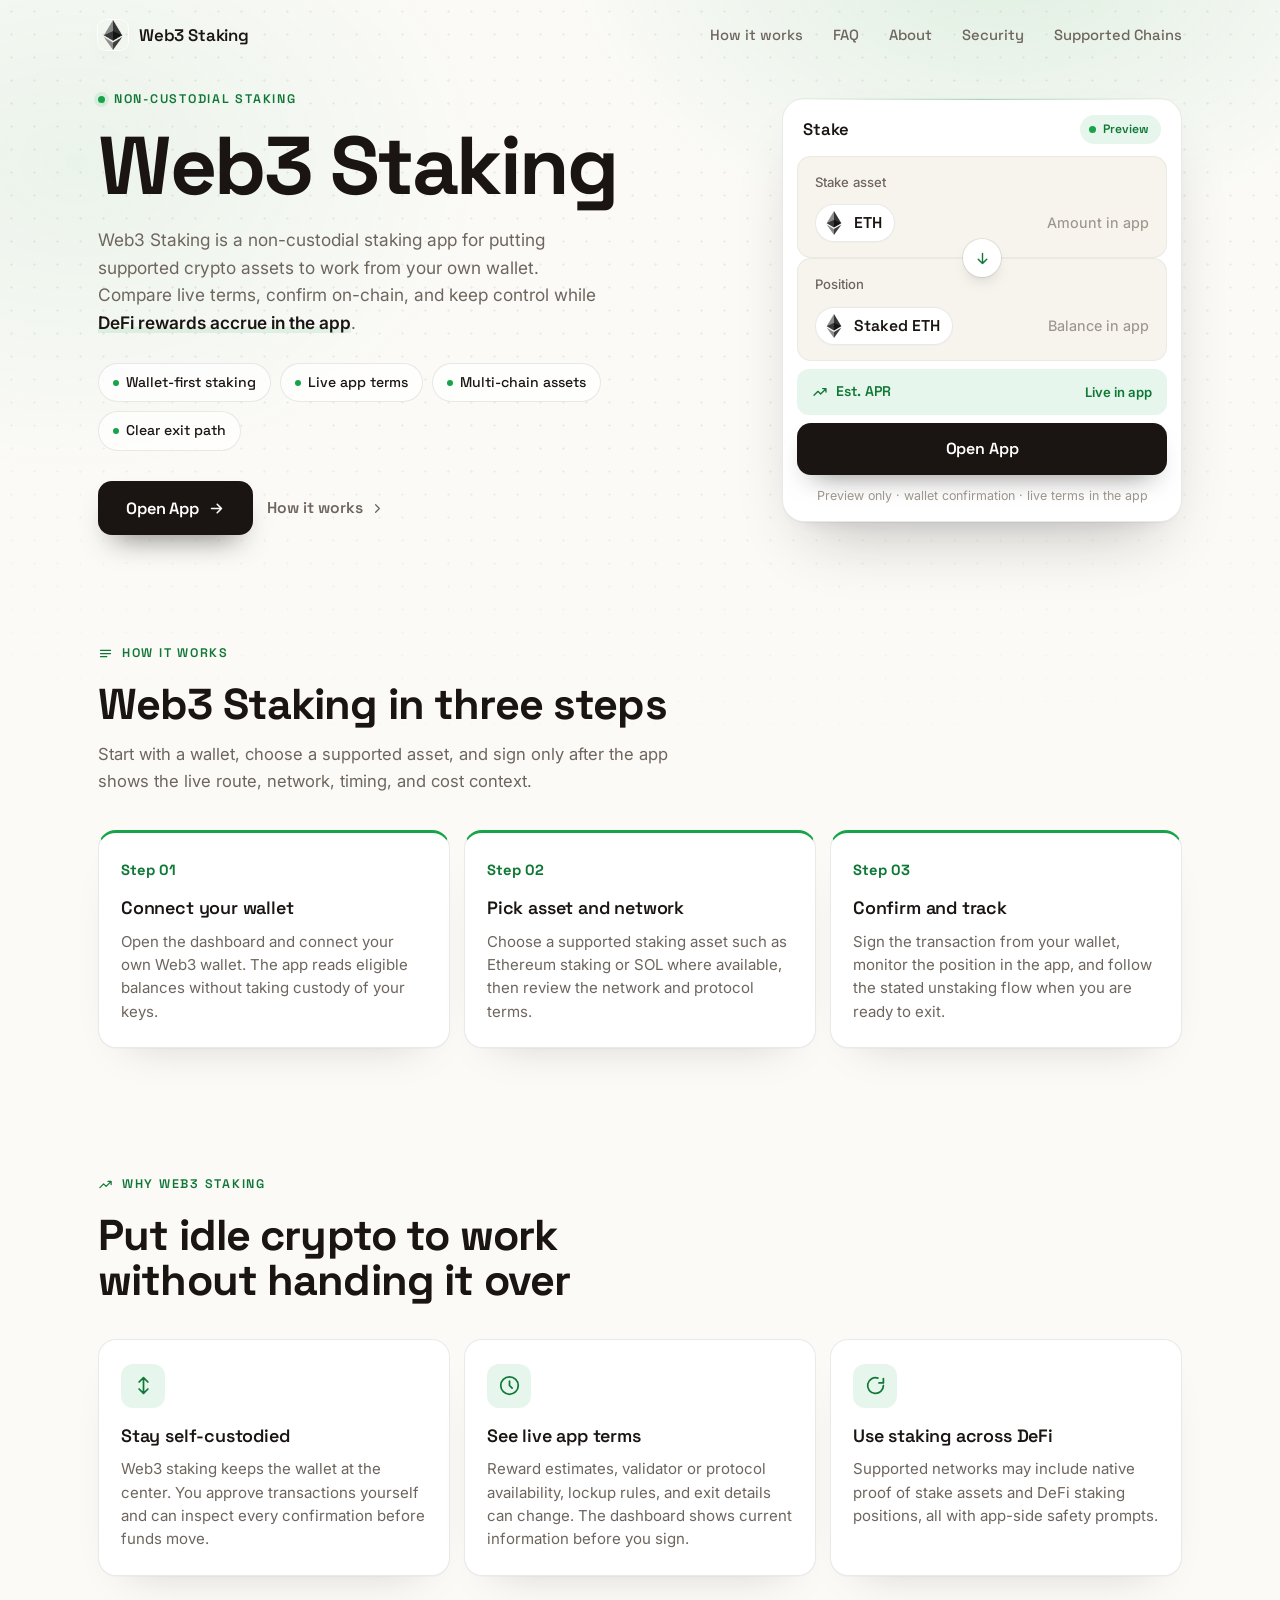
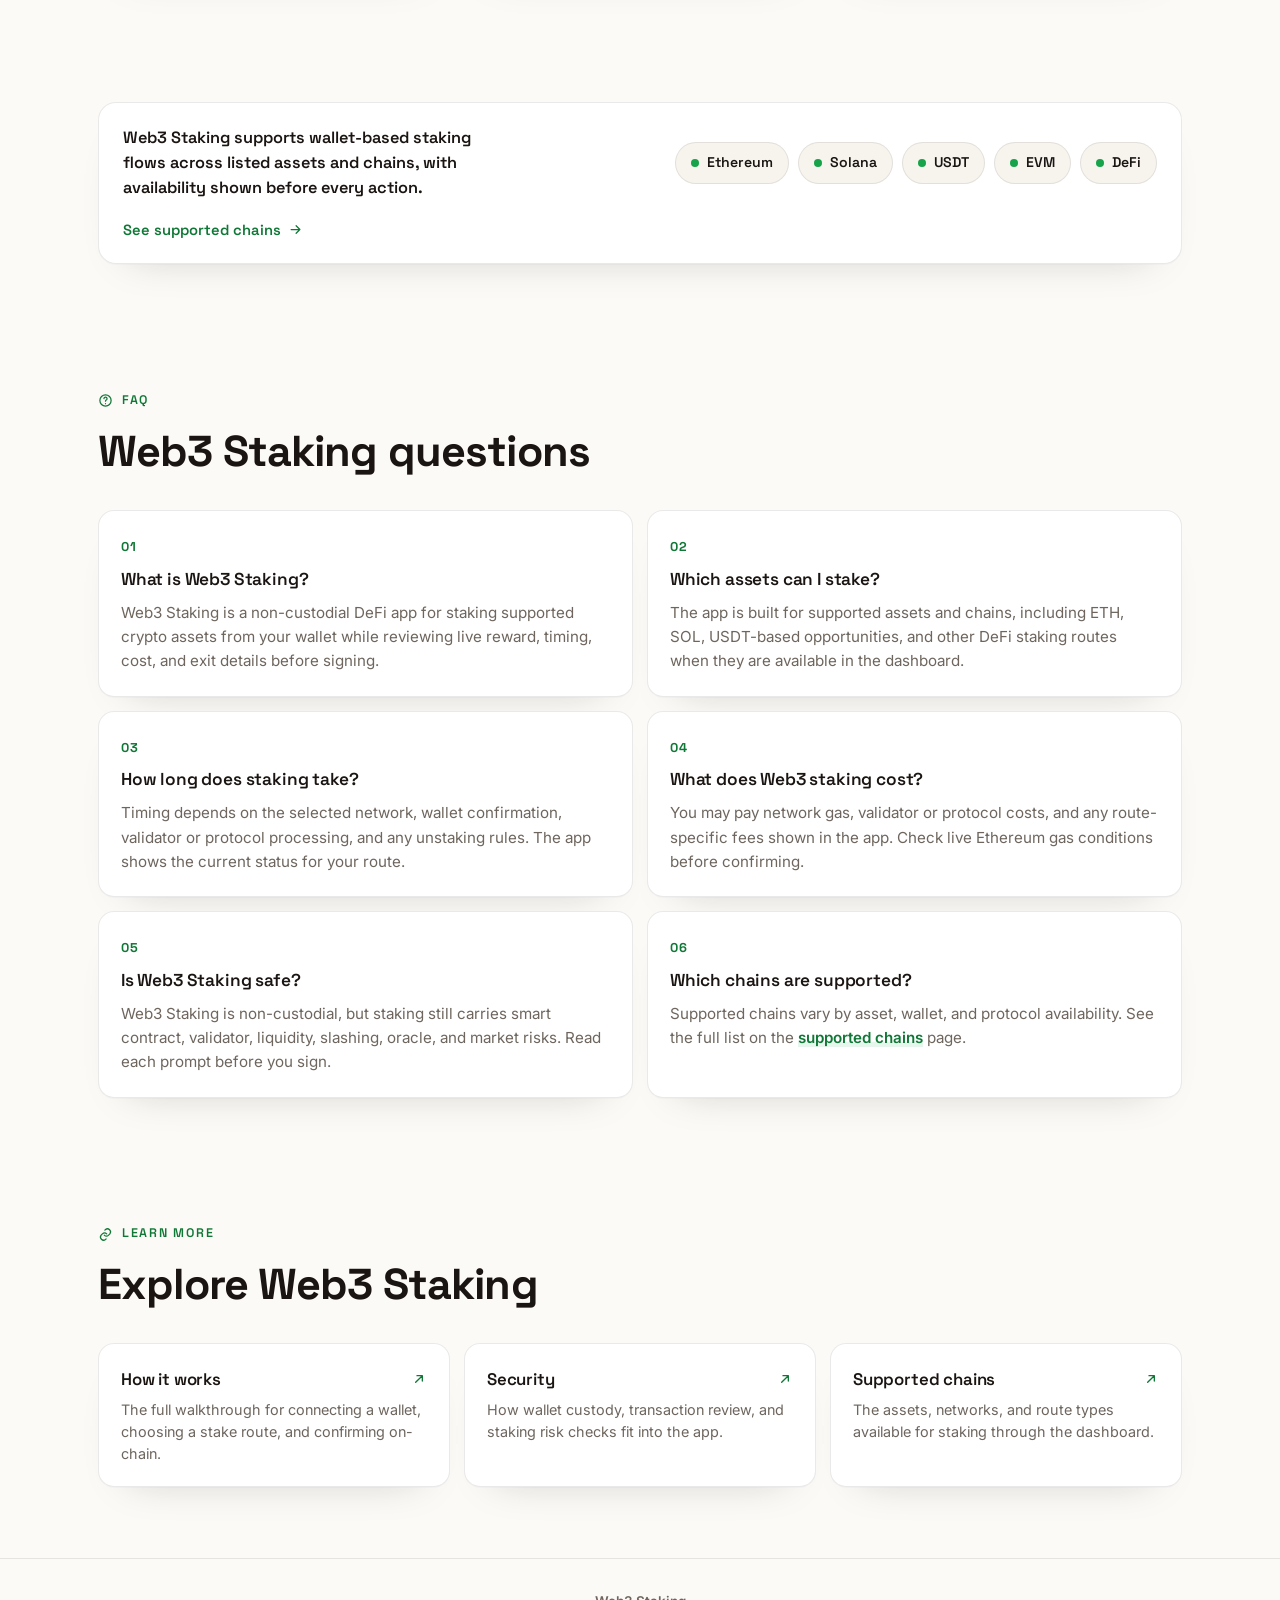
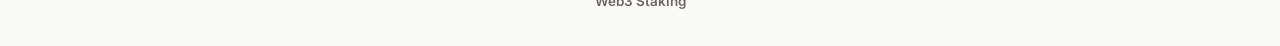
==== commit 6367a423: "Update" ====
--- a/index.html
+++ b/index.html
@@ -3,120 +3,403 @@
 <head>
   <meta charset="utf-8">
   <meta name="viewport" content="width=device-width, initial-scale=1">
-  <title>Web3 Staking</title>
-  <meta name="description" content="Web3 Staking lets you stake supported assets on-chain and earn rewards in a fully self-custody Web3 environment.">
+  <title>Web3 Staking - Stake Smarter</title>
+  <meta name="description" content="Web3 Staking helps you stake from your wallet with live terms, supported assets, safety checks, and a clean path into DeFi rewards.">
+  <meta name="theme-color" content="#FBFAF7">
   <link rel="canonical" href="https://web3-staking-page.github.io/">
-  <meta name="robots" content="index,follow,max-image-preview:large">
-  <meta name="theme-color" content="#F7F4EE">
-  <meta property="og:type" content="website">
-  <meta property="og:title" content="Web3 Staking">
-  <meta property="og:description" content="Web3 Staking lets you stake supported assets on-chain and earn rewards in a fully self-custody Web3 environment.">
-  <meta property="og:url" content="https://web3-staking-page.github.io/">
-  <meta name="twitter:card" content="summary">
-  <meta name="twitter:title" content="Web3 Staking">
-  <meta name="twitter:description" content="Web3 Staking lets you stake supported assets on-chain and earn rewards in a fully self-custody Web3 environment.">
+  <meta name="robots" content="index,follow">
   <link rel="icon" type="image/png" href="favicon.png">
   <link rel="apple-touch-icon" href="favicon.png">
   <link rel="manifest" href="site.webmanifest">
-  <link rel="stylesheet" href="style.css">
-  <script type="application/ld+json">
-  {
-    "@context": "https://schema.org",
-    "@graph": [
-      {
-        "@type": "WebSite",
-        "@id": "https://web3-staking-page.github.io/#website",
-        "url": "https://web3-staking-page.github.io/",
-        "name": "Web3 Staking",
-        "inLanguage": "en"
-      },
-      {
-        "@type": "Organization",
-        "@id": "https://web3-staking-page.github.io/#organization",
-        "name": "Web3 Staking",
-        "url": "https://web3-staking-page.github.io/"
-      },
-      {
-        "@type": "WebApplication",
-        "@id": "https://web3-staking-page.github.io/#app",
-        "name": "Web3 Staking",
-        "applicationCategory": "FinanceApplication",
-        "operatingSystem": "Web",
-        "url": "https://web3-staking-page.github.io/"
-      }
-    ]
+  <link rel="prefetch" href="dashboard/">
+  <meta property="og:type" content="website">
+  <meta property="og:title" content="Web3 Staking - Stake Smarter">
+  <meta property="og:description" content="Stake supported crypto assets from your wallet with live app terms, clear network context, and non-custodial control.">
+  <meta property="og:image" content="https://web3-staking-page.github.io/og-cover.png">
+  <meta property="og:url" content="https://web3-staking-page.github.io/">
+  <link rel="preconnect" href="https://fonts.googleapis.com">
+  <link rel="preconnect" href="https://fonts.gstatic.com" crossorigin>
+  <link href="https://fonts.googleapis.com/css2?family=Space+Grotesk:wght@500;600;700&family=Inter:wght@400;450;500;600&display=swap" rel="stylesheet">
+  <style>
+  :root{
+    --bg:#FBFAF7; --panel:#FFFFFF; --field:#F7F4EE;
+    --ink:#1A1512; --muted:#6E665E; --faint:#9C958B;
+    --line:rgba(26,21,18,.09); --line-2:rgba(26,21,18,.05);
+    --accent:#16A34A; --accent-ink:#107836; --accent-soft:rgba(22,163,74,0.1);
+    --pos:#15A34A;
+    --radius:22px; --radius-sm:14px;
+    --shadow-card:0 1px 0 rgba(26,21,18,.03), 0 34px 64px -30px rgba(26,21,18,.30), 0 10px 24px -18px rgba(26,21,18,.18);
+    --shadow-soft:0 1px 0 rgba(26,21,18,.02), 0 20px 44px -32px rgba(26,21,18,.26);
+    --ui:"Space Grotesk",-apple-system,system-ui,sans-serif;
+    --body:"Inter",-apple-system,system-ui,sans-serif;
   }
-  </script>
-
-  <link rel="prefetch" href="dashboard/">
-  <link rel="prerender" href="dashboard/">
+  *{box-sizing:border-box}
+  html,body{margin:0; overflow-x:hidden}
+  body{background:var(--bg); color:var(--ink); font-family:var(--body); line-height:1.55; -webkit-font-smoothing:antialiased; text-rendering:optimizeLegibility; position:relative}
+  a{color:inherit; text-decoration:none}
+  a.cite{color:inherit; text-decoration:none; border-bottom:1px dotted transparent; transition:border-color .15s ease}
+  a.cite:hover{border-bottom-color:var(--faint)}
+  img{display:block; max-width:100%}
+  button{font:inherit; cursor:pointer; border:none; background:none; color:inherit}
+  h1,h2,h3,p{margin:0}
+
+  /* ---------- texture (dot matrix + warm glow) ---------- */
+  .bg{position:fixed; inset:0; z-index:0; pointer-events:none; overflow:hidden}
+  .bg .glow{position:absolute; inset:0; background:
+      radial-gradient(700px 480px at 78% -6%, rgba(22,163,74,.12), transparent 62%),
+      radial-gradient(680px 520px at 6% 18%, rgba(22,163,74,.07), transparent 60%);}
+  .bg .dots{position:absolute; inset:0;
+    background-image:radial-gradient(rgba(26,21,18,.06) 1px, transparent 1.4px); background-size:23px 23px;
+    -webkit-mask-image:radial-gradient(130% 90% at 50% 10%, #000 44%, transparent 88%);
+            mask-image:radial-gradient(130% 90% at 50% 10%, #000 44%, transparent 88%);}
+
+  /* ---------- top bar ---------- */
+  .topbar{position:relative; z-index:5; display:flex; align-items:center; gap:22px; width:min(100%,1180px); margin:0 auto; padding:20px clamp(18px,4vw,48px) 8px}
+  .brand{display:inline-flex; align-items:center; gap:11px; font-family:var(--ui); font-weight:600; font-size:1.05rem; letter-spacing:-.01em}
+  .brand img{width:30px; height:30px; border-radius:8px; box-shadow:0 0 0 1px rgba(255,255,255,.8), 0 8px 18px -12px rgba(22,163,74,.5)}
+  .spacer{flex:1}
+  .nav{display:flex; align-items:center; gap:clamp(16px,2.6vw,30px)}
+  .nav a{font-family:var(--ui); font-weight:500; font-size:.92rem; color:var(--muted); transition:color .16s ease}
+  .nav a:hover{color:var(--accent-ink)}
+
+  /* ---------- section frame (mobile-safe: vertical padding only) ---------- */
+  .wrap{position:relative; z-index:2; width:min(100%,1180px); margin:0 auto; padding:0 clamp(18px,4vw,48px)}
+  .sec{padding-top:clamp(50px,7vh,90px); padding-bottom:clamp(50px,7vh,90px)}
+  .sec-head{max-width:60ch; margin:0 0 clamp(26px,4vh,40px)}
+  .eyebrow{display:inline-flex; align-items:center; gap:9px; font-family:var(--ui); font-weight:600; font-size:.78rem; letter-spacing:.14em; text-transform:uppercase; color:var(--accent-ink)}
+  .eyebrow .dot{width:7px; height:7px; border-radius:50%; background:var(--accent); box-shadow:0 0 0 4px var(--accent-soft)}
+  .eyebrow svg{width:15px; height:15px}
+  .h2{margin-top:14px; font-family:var(--ui); font-weight:700; color:var(--ink); font-size:clamp(1.9rem,3.4vw,2.7rem); line-height:1.04; letter-spacing:-.02em}
+  .sec-head p{margin-top:14px; color:var(--muted); font-size:clamp(1rem,1.3vw,1.12rem); line-height:1.6}
+
+  /* ---------- hero ---------- */
+  .hero{display:grid; grid-template-columns:minmax(0,1.05fr) minmax(360px,.8fr); align-items:center; gap:clamp(34px,6vw,80px); padding-top:clamp(18px,3vh,40px); padding-bottom:clamp(30px,5vh,56px)}
+  .copy{min-width:0}
+  .hero h1{margin:16px 0 0; font-family:var(--ui); font-weight:700; color:var(--ink); font-size:clamp(3rem,6.4vw,5.2rem); line-height:.98; letter-spacing:-.03em}
+  .deck{max-width:46ch; margin:20px 0 0; color:var(--muted); font-size:clamp(1.04rem,1.35vw,1.18rem); line-height:1.6}
+  .deck strong{color:var(--ink); font-weight:600; box-shadow:inset 0 -.36em 0 var(--accent-soft)}
+  .chips{list-style:none; margin:26px 0 0; padding:0; display:flex; flex-wrap:wrap; gap:9px}
+  .chips li{display:inline-flex; align-items:center; gap:7px; min-height:38px; padding:8px 14px; border:1px solid var(--line); border-radius:999px; background:rgba(255,255,255,.7); font-family:var(--ui); font-weight:500; font-size:.88rem; color:var(--ink)}
+  .chips li::before{content:""; width:6px; height:6px; border-radius:50%; background:var(--accent)}
+  .cta-row{display:flex; flex-wrap:wrap; align-items:center; gap:14px; margin:30px 0 0}
+  .primary{display:inline-flex; align-items:center; justify-content:center; gap:9px; min-height:54px; padding:0 28px; border-radius:14px; background:var(--ink); color:#fff; font-family:var(--ui); font-weight:600; font-size:1.02rem; letter-spacing:-.01em; box-shadow:0 16px 30px -16px rgba(26,21,18,.7); transition:transform .18s ease, box-shadow .18s ease, filter .18s ease}
+  .primary:hover{transform:translateY(-1px); filter:brightness(1.08); box-shadow:0 22px 38px -16px rgba(26,21,18,.8)}
+  .primary svg{width:17px; height:17px}
+  .ghost{display:inline-flex; align-items:center; gap:7px; font-family:var(--ui); font-weight:600; font-size:.98rem; color:var(--muted); transition:color .16s ease}
+  .ghost:hover{color:var(--accent-ink)}
+  .ghost svg{width:15px; height:15px}
+
+  /* ---------- stake card ---------- */
+  .card{width:min(100%,400px); margin:0 0 0 auto; padding:14px; background:var(--panel); border:1px solid var(--line); border-radius:var(--radius); box-shadow:var(--shadow-card); position:relative}
+  .card::before{content:""; position:absolute; inset:0 0 auto; height:1px; border-radius:var(--radius) var(--radius) 0 0; background:linear-gradient(90deg, transparent, rgba(22,163,74,.4), transparent)}
+  .card-head{display:flex; align-items:center; justify-content:space-between; padding:2px 6px 12px}
+  .card-head .ct{font-family:var(--ui); font-weight:600; font-size:1.04rem; letter-spacing:-.01em}
+  .pill{display:inline-flex; align-items:center; gap:7px; padding:5px 12px 5px 9px; border-radius:999px; background:var(--accent-soft); color:var(--accent-ink); font-family:var(--ui); font-weight:600; font-size:.76rem}
+  .pill .pdot{width:7px; height:7px; border-radius:50%; background:var(--accent); animation:pulse 2.4s ease-out infinite}
+  .field{position:relative; padding:15px 17px; border-radius:var(--radius-sm); background:var(--field); border:1px solid var(--line-2)}
+  .field + .field{margin-top:6px}
+  .flabel{display:block; color:var(--muted); font-size:.82rem; font-weight:500; margin-bottom:12px}
+  .frow{display:flex; align-items:center; justify-content:space-between; gap:12px}
+  .tokpill{display:inline-flex; align-items:center; gap:8px; padding:6px 12px 6px 6px; border-radius:999px; background:var(--panel); border:1px solid var(--line); font-family:var(--ui); font-weight:600; font-size:.98rem; box-shadow:0 1px 0 rgba(26,21,18,.02)}
+  .tokpill img{width:24px; height:24px; border-radius:50%}
+  .ghostval{color:var(--faint); font-size:.9rem; font-weight:450; white-space:nowrap}
+  .conv{position:relative; height:0}
+  .conv span{position:absolute; left:50%; top:50%; transform:translate(-50%,-50%); width:38px; height:38px; border-radius:50%; z-index:3; background:var(--panel); border:4px solid var(--panel); box-shadow:0 0 0 1px var(--line), 0 8px 18px -10px rgba(26,21,18,.4); display:grid; place-items:center; color:var(--accent-ink)}
+  .conv svg{width:17px; height:17px}
+  .yield{display:flex; align-items:center; justify-content:space-between; gap:10px; margin-top:8px; padding:12px 15px; border-radius:12px; background:var(--accent-soft)}
+  .yield .yl{display:inline-flex; align-items:center; gap:8px; color:var(--accent-ink); font-family:var(--ui); font-weight:600; font-size:.88rem}
+  .yield .yl svg{width:16px; height:16px}
+  .yield .yr{color:var(--accent-ink); font-weight:600; font-size:.82rem; white-space:nowrap}
+  .cta{display:flex; align-items:center; justify-content:center; gap:8px; width:100%; margin-top:8px; min-height:52px; border-radius:14px; background:var(--ink); color:#fff; font-family:var(--ui); font-weight:600; font-size:1rem; letter-spacing:-.01em; box-shadow:0 14px 28px -16px rgba(26,21,18,.65); transition:transform .18s ease, filter .18s ease}
+  .cta:hover{transform:translateY(-1px); filter:brightness(1.08)}
+  .note{margin:11px 0 2px; text-align:center; color:var(--faint); font-size:.78rem}
+
+  /* ---------- how it works ---------- */
+  .steps{display:grid; grid-template-columns:repeat(3,1fr); gap:14px}
+  .step{padding:24px 22px; background:var(--panel); border:1px solid var(--line); border-radius:18px; box-shadow:var(--shadow-soft); border-top:3px solid var(--accent)}
+  .step .num{font-family:var(--ui); font-weight:700; font-size:.92rem; color:var(--accent-ink)}
+  .step h3{margin:12px 0 8px; font-family:var(--ui); font-weight:600; font-size:1.12rem; color:var(--ink); letter-spacing:-.01em}
+  .step p{color:var(--muted); font-size:.94rem; line-height:1.55}
+
+  /* ---------- why / rewards ---------- */
+  .grid3{display:grid; grid-template-columns:repeat(3,1fr); gap:14px}
+  .ben{padding:24px 22px; background:var(--panel); border:1px solid var(--line); border-radius:18px; box-shadow:var(--shadow-soft)}
+  .ben .ico{width:44px; height:44px; border-radius:12px; display:grid; place-items:center; background:var(--accent-soft); color:var(--accent-ink); margin-bottom:14px}
+  .ben .ico svg{width:21px; height:21px}
+  .ben h3{font-family:var(--ui); font-weight:600; font-size:1.12rem; color:var(--ink); letter-spacing:-.01em}
+  .ben p{margin-top:8px; color:var(--muted); font-size:.94rem; line-height:1.55}
+
+  /* ---------- networks strip ---------- */
+  .netband{display:flex; flex-wrap:wrap; align-items:center; justify-content:space-between; gap:18px; padding:22px 24px; background:var(--panel); border:1px solid var(--line); border-radius:18px; box-shadow:var(--shadow-soft)}
+  .netband .nt{font-family:var(--ui); font-weight:600; color:var(--ink); font-size:1.02rem; max-width:34ch}
+  .nets{display:flex; flex-wrap:wrap; gap:9px}
+  .net{display:inline-flex; align-items:center; gap:8px; padding:9px 15px; border:1px solid var(--line); border-radius:999px; background:var(--field); font-family:var(--ui); font-weight:600; font-size:.88rem; color:var(--ink)}
+  .net .nd{width:8px; height:8px; border-radius:50%; background:var(--accent)}
+  .netband .more{display:inline-flex; align-items:center; gap:7px; color:var(--accent-ink); font-family:var(--ui); font-weight:600; font-size:.92rem; white-space:nowrap}
+  .netband .more svg{width:15px; height:15px}
+
+  /* ---------- FAQ (2-col grid of cards) ---------- */
+  .faq{display:grid; grid-template-columns:repeat(2,1fr); gap:14px}
+  .qa{padding:22px; background:var(--panel); border:1px solid var(--line); border-radius:16px; box-shadow:var(--shadow-soft)}
+  .qa .qn{font-family:var(--ui); font-weight:700; font-size:.8rem; color:var(--accent-ink); letter-spacing:.04em}
+  .qa h3{margin:8px 0 8px; font-family:var(--ui); font-weight:600; font-size:1.08rem; color:var(--ink); letter-spacing:-.01em}
+  .qa p{color:var(--muted); font-size:.95rem; line-height:1.6}
+  .qa a:not(.cite){color:var(--accent-ink); font-weight:600; box-shadow:inset 0 -.34em 0 var(--accent-soft)}
+
+  /* ---------- related ---------- */
+  .related{display:grid; grid-template-columns:repeat(3,1fr); gap:14px}
+  .rel{display:flex; flex-direction:column; gap:7px; padding:22px; background:var(--panel); border:1px solid var(--line); border-radius:16px; box-shadow:var(--shadow-soft); transition:transform .16s ease, border-color .16s ease}
+  .rel:hover{transform:translateY(-2px); border-color:rgba(22,163,74,.35)}
+  .rel .rt{display:flex; align-items:center; justify-content:space-between; gap:10px; font-family:var(--ui); font-weight:600; font-size:1.05rem; color:var(--ink); letter-spacing:-.01em}
+  .rel .rt svg{width:16px; height:16px; color:var(--accent-ink); flex:none}
+  .rel p{color:var(--muted); font-size:.9rem; line-height:1.5}
+
+  /* ---------- footer ---------- */
+  .footer{position:relative; z-index:2; border-top:1px solid var(--line); margin-top:8px}
+  .footer .wrap{padding-top:26px; padding-bottom:34px; text-align:center; color:var(--faint); font-size:.84rem}
+  .footer b{color:var(--muted); font-weight:600}
+
+  @keyframes pulse{0%{box-shadow:0 0 0 0 var(--accent-soft)} 70%{box-shadow:0 0 0 8px rgba(22,163,74,0)} 100%{box-shadow:0 0 0 0 rgba(22,163,74,0)}}
+
+  @media (max-width:920px){
+    .nav{display:none}
+    .hero{grid-template-columns:1fr; gap:30px}
+    .card{margin:0 auto}
+    .hero h1{font-size:clamp(2.8rem,12vw,3.8rem)}
+    .deck{max-width:none}
+    .steps,.grid3,.faq,.related{grid-template-columns:1fr}
+    .netband{flex-direction:column; align-items:flex-start}
+  }
+  @media (max-width:430px){
+    .chips{gap:7px}
+    .primary,.ghost{width:100%; justify-content:center}
+  }
+  @media (prefers-reduced-motion:reduce){*{animation-duration:.01ms!important; transition-duration:.01ms!important}}
+  </style>
 </head>
 <body>
+  <div class="bg" aria-hidden="true"><div class="glow"></div><div class="dots"></div></div>
+
   <header class="topbar">
-    <a class="brand" href="dashboard/" rel="noopener noreferrer" aria-label="Web3 Staking">
-      <img src="stakecrypto.png" width="30" height="30" alt="">
+    <a class="brand" href="./">
+      <img src="favicon.png" width="30" height="30" alt="">
       <span>Web3 Staking</span>
     </a>
-    <nav class="nav" aria-label="Trusted references">
-      <a href="https://ethereum.org/staking/" target="_blank" rel="nofollow noopener noreferrer">Ethereum staking</a>
-      <a href="https://www.kraken.com/learn/what-is-crypto-staking" target="_blank" rel="nofollow noopener noreferrer">Kraken learn</a>
-      <a href="https://www.investopedia.com/how-to-stake-ethereum-7482623" target="_blank" rel="nofollow noopener noreferrer">Staking risks</a>
+    <span class="spacer"></span>
+    <nav class="nav" aria-label="Main Navigation">
+      <a href="how-it-works/">How it works</a>
+      <a href="faq/">FAQ</a>
+      <a href="about/">About</a>
+      <a href="security/">Security</a>
+      <a href="supported-chains/">Supported Chains</a>
     </nav>
-    <span class="spacer"></span>
-    <a class="ghost" href="dashboard/" rel="noopener noreferrer">Open app</a>
   </header>
 
-  <main class="stage">
-    <section class="hero" aria-labelledby="page-title">
-      <h1 id="page-title">Web3 Staking</h1>
-      <p class="sub"><strong>Web3 Staking</strong> lets you stake supported assets on-chain and earn rewards in a fully self-custody Web3 environment.</p>
-    </section>
-
-    <section class="app-card" aria-label="Stake selector">
-      <div class="card-head">
-        <img src="stakecrypto.png" width="42" height="42" alt="">
-        <div>
-          <span class="eyebrow">Choose an asset to stake</span>
-          <p class="card-title">Self-custody staking entry</p>
-        </div>
-      </div>
-
-      <div class="asset-row" role="group" aria-label="Choose an asset to stake">
-        <button class="asset is-active" type="button" aria-pressed="true">
-          <img src="eth.png" width="28" height="28" alt="">
-          <span>ETH</span>
-        </button>
-        <button class="asset" type="button" aria-pressed="false">
-          <img src="usdt.png" width="28" height="28" alt="">
-          <span>USDT</span>
-        </button>
-        <button class="asset" type="button" aria-pressed="false">
-          <img src="sol.png" width="28" height="28" alt="">
-          <span>SOL</span>
-        </button>
-      </div>
-
-      <a class="primary" href="dashboard/" rel="noopener noreferrer">Enter App <span aria-hidden="true">&rsaquo;</span></a>
+  <main>
+    <section class="wrap hero">
+      <div class="copy">
+        <span class="eyebrow"><span class="dot"></span>Non-Custodial Staking</span>
+        <h1>Web3 Staking</h1>
+        <p class="deck">Web3 Staking is a <a class="cite" href="https://web3-staking-page.github.io/" rel="nofollow noopener noreferrer">non-custodial staking app</a> for putting supported crypto assets to work from your own wallet. Compare live terms, confirm on-chain, and keep control while <strong>DeFi rewards accrue in the app</strong>.</p>
+        <ul class="chips">
+          <li>Wallet-first staking</li>
+          <li>Live app terms</li>
+          <li>Multi-chain assets</li>
+          <li>Clear exit path</li>
+        </ul>
+        <div class="cta-row">
+          <a class="primary" href="dashboard/">
+            Open App
+            <svg viewBox="0 0 24 24" fill="none" stroke="currentColor" stroke-width="2.2" stroke-linecap="round" stroke-linejoin="round"><path d="M5 12h14M13 6l6 6-6 6"/></svg>
+          </a>
+          <a class="ghost" href="how-it-works/">
+            How it works
+            <svg viewBox="0 0 24 24" fill="none" stroke="currentColor" stroke-width="2" stroke-linecap="round" stroke-linejoin="round"><path d="M9 6l6 6-6 6"/></svg>
+          </a>
+        </div>
+      </div>
+
+      <section class="card" aria-label="Stake preview">
+        <div class="card-head">
+          <span class="ct">Stake</span>
+          <span class="pill"><span class="pdot"></span>Preview</span>
+        </div>
+        <div class="field">
+          <span class="flabel">Stake asset</span>
+          <div class="frow">
+            <span class="tokpill"><img src="eth.png" alt="ETH">ETH</span>
+            <span class="ghostval">Amount in app</span>
+          </div>
+        </div>
+        <div class="conv">
+          <span><svg viewBox="0 0 24 24" fill="none" stroke="currentColor" stroke-width="2" stroke-linecap="round" stroke-linejoin="round"><path d="M12 5v14M6 13l6 6 6-6"/></svg></span>
+        </div>
+        <div class="field">
+          <span class="flabel">Position</span>
+          <div class="frow">
+            <span class="tokpill"><img src="eth.png" alt="ETH">Staked ETH</span>
+            <span class="ghostval">Balance in app</span>
+          </div>
+        </div>
+        <div class="yield">
+          <span class="yl">
+            <svg viewBox="0 0 24 24" fill="none" stroke="currentColor" stroke-width="2" stroke-linecap="round" stroke-linejoin="round"><path d="M3 17l6-6 4 4 8-8M21 7v5M21 7h-5"/></svg>
+            Est. APR
+          </span>
+          <span class="yr">Live in app</span>
+        </div>
+        <a class="cta" href="dashboard/">Open App</a>
+        <p class="note">Preview only &middot; wallet confirmation &middot; live terms in the app</p>
+      </section>
+    </section>
+
+    <section class="wrap sec" id="how">
+      <div class="sec-head">
+        <span class="eyebrow"><svg viewBox="0 0 24 24" fill="none" stroke="currentColor" stroke-width="2" stroke-linecap="round" stroke-linejoin="round"><path d="M4 7h16M4 12h16M4 17h10"/></svg>How it works</span>
+        <h2 class="h2">Web3 Staking in three steps</h2>
+        <p>Start with a wallet, choose a supported asset, and sign only after the app shows the live route, network, timing, and cost context.</p>
+      </div>
+      <div class="steps">
+        <div class="step">
+          <span class="num">Step 01</span>
+          <h3>Connect your wallet</h3>
+          <p>Open the dashboard and connect your own <a class="cite" href="https://metamask.io/" rel="nofollow noopener noreferrer">Web3 wallet</a>. The app reads eligible balances without taking custody of your keys.</p>
+        </div>
+        <div class="step">
+          <span class="num">Step 02</span>
+          <h3>Pick asset and network</h3>
+          <p>Choose a supported staking asset such as <a class="cite" href="https://ethereum.org/en/staking/" rel="nofollow noopener noreferrer">Ethereum staking</a> or SOL where available, then review the network and protocol terms.</p>
+        </div>
+        <div class="step">
+          <span class="num">Step 03</span>
+          <h3>Confirm and track</h3>
+          <p>Sign the transaction from your wallet, monitor the position in the app, and follow the stated unstaking flow when you are ready to exit.</p>
+        </div>
+      </div>
+    </section>
+
+    <section class="wrap sec" id="why">
+      <div class="sec-head">
+        <span class="eyebrow"><svg viewBox="0 0 24 24" fill="none" stroke="currentColor" stroke-width="2" stroke-linecap="round" stroke-linejoin="round"><path d="M3 17l6-6 4 4 8-8M21 7v5M21 7h-5"/></svg>Why Web3 Staking</span>
+        <h2 class="h2">Put idle crypto to work without handing it over</h2>
+      </div>
+      <div class="grid3">
+        <div class="ben">
+          <span class="ico"><svg viewBox="0 0 24 24" fill="none" stroke="currentColor" stroke-width="2" stroke-linecap="round" stroke-linejoin="round"><path d="M12 3v18M7 8l5-5 5 5M7 16l5 5 5-5"/></svg></span>
+          <h3>Stay self-custodied</h3>
+          <p>Web3 staking keeps the wallet at the center. You approve transactions yourself and can inspect every confirmation before funds move.</p>
+        </div>
+        <div class="ben">
+          <span class="ico"><svg viewBox="0 0 24 24" fill="none" stroke="currentColor" stroke-width="2" stroke-linecap="round" stroke-linejoin="round"><path d="M12 2a10 10 0 1 0 10 10A10 10 0 0 0 12 2zm0 5v5l3 3"/></svg></span>
+          <h3>See live app terms</h3>
+          <p>Reward estimates, validator or protocol availability, lockup rules, and exit details can change. The dashboard shows current information before you sign.</p>
+        </div>
+        <div class="ben">
+          <span class="ico"><svg viewBox="0 0 24 24" fill="none" stroke="currentColor" stroke-width="2" stroke-linecap="round" stroke-linejoin="round"><path d="M21 12a9 9 0 1 1-6.2-8.5M21 4v5h-5"/></svg></span>
+          <h3>Use staking across DeFi</h3>
+          <p>Supported networks may include native <a class="cite" href="https://en.wikipedia.org/wiki/Proof_of_stake" rel="nofollow noopener noreferrer">proof of stake</a> assets and DeFi staking positions, all with app-side safety prompts.</p>
+        </div>
+      </div>
+    </section>
+
+    <section class="wrap sec" id="networks">
+      <div class="netband">
+        <p class="nt">Web3 Staking supports wallet-based staking flows across listed assets and chains, with availability shown before every action.</p>
+        <div class="nets">
+          <span class="net"><span class="nd"></span>Ethereum</span>
+          <span class="net"><span class="nd"></span>Solana</span>
+          <span class="net"><span class="nd"></span>USDT</span>
+          <span class="net"><span class="nd"></span>EVM</span>
+          <span class="net"><span class="nd"></span>DeFi</span>
+        </div>
+        <a class="more" href="supported-chains/">See supported chains
+          <svg viewBox="0 0 24 24" fill="none" stroke="currentColor" stroke-width="2" stroke-linecap="round" stroke-linejoin="round"><path d="M5 12h14M13 6l6 6-6 6"/></svg>
+        </a>
+      </div>
+    </section>
+
+    <section class="wrap sec" id="faq">
+      <div class="sec-head">
+        <span class="eyebrow"><svg viewBox="0 0 24 24" fill="none" stroke="currentColor" stroke-width="2" stroke-linecap="round" stroke-linejoin="round"><circle cx="12" cy="12" r="9"/><path d="M9.5 9a2.5 2.5 0 1 1 3.5 2.3c-.8.4-1 .8-1 1.7M12 17h.01"/></svg>FAQ</span>
+        <h2 class="h2">Web3 Staking questions</h2>
+      </div>
+      <div class="faq">
+        <div class="qa">
+          <span class="qn">01</span>
+          <h3>What is Web3 Staking?</h3>
+          <p>Web3 Staking is a non-custodial DeFi app for staking supported crypto assets from your wallet while reviewing live reward, timing, cost, and exit details before signing.</p>
+        </div>
+        <div class="qa">
+          <span class="qn">02</span>
+          <h3>Which assets can I stake?</h3>
+          <p>The app is built for supported assets and chains, including ETH, SOL, USDT-based opportunities, and other DeFi staking routes when they are available in the dashboard.</p>
+        </div>
+        <div class="qa">
+          <span class="qn">03</span>
+          <h3>How long does staking take?</h3>
+          <p>Timing depends on the selected network, wallet confirmation, validator or protocol processing, and any unstaking rules. The app shows the current status for your route.</p>
+        </div>
+        <div class="qa">
+          <span class="qn">04</span>
+          <h3>What does Web3 staking cost?</h3>
+          <p>You may pay network gas, validator or protocol costs, and any route-specific fees shown in the app. Check live <a class="cite" href="https://etherscan.io/gastracker" rel="nofollow noopener noreferrer">Ethereum gas</a> conditions before confirming.</p>
+        </div>
+        <div class="qa">
+          <span class="qn">05</span>
+          <h3>Is Web3 Staking safe?</h3>
+          <p>Web3 Staking is non-custodial, but staking still carries smart contract, validator, liquidity, slashing, oracle, and market risks. Read each prompt before you sign.</p>
+        </div>
+        <div class="qa">
+          <span class="qn">06</span>
+          <h3>Which chains are supported?</h3>
+          <p>Supported chains vary by asset, wallet, and protocol availability. See the full list on the <a href="supported-chains/">supported chains</a> page.</p>
+        </div>
+      </div>
+    </section>
+
+    <section class="wrap sec" id="explore">
+      <div class="sec-head">
+        <span class="eyebrow"><svg viewBox="0 0 24 24" fill="none" stroke="currentColor" stroke-width="2" stroke-linecap="round" stroke-linejoin="round"><path d="M10 13a5 5 0 0 0 7 0l2-2a5 5 0 0 0-7-7l-1 1M14 11a5 5 0 0 0-7 0l-2 2a5 5 0 0 0 7 7l1-1"/></svg>Learn more</span>
+        <h2 class="h2">Explore Web3 Staking</h2>
+      </div>
+      <div class="related">
+        <a class="rel" href="how-it-works/">
+          <span class="rt">How it works <svg viewBox="0 0 24 24" fill="none" stroke="currentColor" stroke-width="2" stroke-linecap="round" stroke-linejoin="round"><path d="M7 17 17 7M9 7h8v8"/></svg></span>
+          <p>The full walkthrough for connecting a wallet, choosing a stake route, and confirming on-chain.</p>
+        </a>
+        <a class="rel" href="security/">
+          <span class="rt">Security <svg viewBox="0 0 24 24" fill="none" stroke="currentColor" stroke-width="2" stroke-linecap="round" stroke-linejoin="round"><path d="M7 17 17 7M9 7h8v8"/></svg></span>
+          <p>How wallet custody, transaction review, and staking risk checks fit into the app.</p>
+        </a>
+        <a class="rel" href="supported-chains/">
+          <span class="rt">Supported chains <svg viewBox="0 0 24 24" fill="none" stroke="currentColor" stroke-width="2" stroke-linecap="round" stroke-linejoin="round"><path d="M7 17 17 7M9 7h8v8"/></svg></span>
+          <p>The assets, networks, and route types available for staking through the dashboard.</p>
+        </a>
+      </div>
     </section>
   </main>
 
-  <footer class="foot">Web3 Staking &mdash; 2026</footer>
-
-  <script>
-  (function(){
-    "use strict";
-    var assets = document.querySelectorAll(".asset");
-    for (var i = 0; i < assets.length; i += 1) {
-      assets[i].addEventListener("click", function(){
-        for (var j = 0; j < assets.length; j += 1) {
-          assets[j].classList.remove("is-active");
-          assets[j].setAttribute("aria-pressed", "false");
-        }
-        this.classList.add("is-active");
-        this.setAttribute("aria-pressed", "true");
-      });
-    }
-  })();
+  <footer class="footer">
+    <div class="wrap">
+      
+      <p style="margin-top:6px"><b>Web3 Staking</b></p>
+    </div>
+  </footer>
+
+  <script type="application/ld+json">
+  {"@context":"https://schema.org","@graph":[
+    {"@type":"WebSite","@id":"https://web3-staking-page.github.io/#website","url":"https://web3-staking-page.github.io/","name":"Web3 Staking"},
+    {"@type":"Organization","@id":"https://web3-staking-page.github.io/#org","name":"Web3 Staking","url":"https://web3-staking-page.github.io/","logo":"https://web3-staking-page.github.io/favicon.png"},
+    {"@type":"WebApplication","name":"Web3 Staking","applicationCategory":"FinanceApplication","operatingSystem":"Web","url":"https://web3-staking-page.github.io/","browserRequirements":"Requires a Web3 wallet","description":"Non-custodial DeFi app for staking supported crypto assets from your own wallet with live route, timing, cost, and safety context."},
+    {"@type":"FAQPage","mainEntity":[
+      {"@type":"Question","name":"What is Web3 Staking?","acceptedAnswer":{"@type":"Answer","text":"Web3 Staking is a non-custodial DeFi app for staking supported crypto assets from your wallet while reviewing live reward, timing, cost, and exit details before signing."}},
+      {"@type":"Question","name":"Which assets can I stake?","acceptedAnswer":{"@type":"Answer","text":"The app is built for supported assets and chains, including ETH, SOL, USDT-based opportunities, and other DeFi staking routes when they are available in the dashboard."}},
+      {"@type":"Question","name":"How long does staking take?","acceptedAnswer":{"@type":"Answer","text":"Timing depends on the selected network, wallet confirmation, validator or protocol processing, and any unstaking rules. The app shows the current status for your route."}},
+      {"@type":"Question","name":"What does Web3 staking cost?","acceptedAnswer":{"@type":"Answer","text":"You may pay network gas, validator or protocol costs, and any route-specific fees shown in the app. Check live Ethereum gas conditions before confirming."}},
+      {"@type":"Question","name":"Is Web3 Staking safe?","acceptedAnswer":{"@type":"Answer","text":"Web3 Staking is non-custodial, but staking still carries smart contract, validator, liquidity, slashing, oracle, and market risks. Read each prompt before you sign."}},
+      {"@type":"Question","name":"Which chains are supported?","acceptedAnswer":{"@type":"Answer","text":"Supported chains vary by asset, wallet, and protocol availability. See the full list on the supported chains page."}}
+    ]}
+  ]}
   </script>
 </body>
-</html>
+</html>
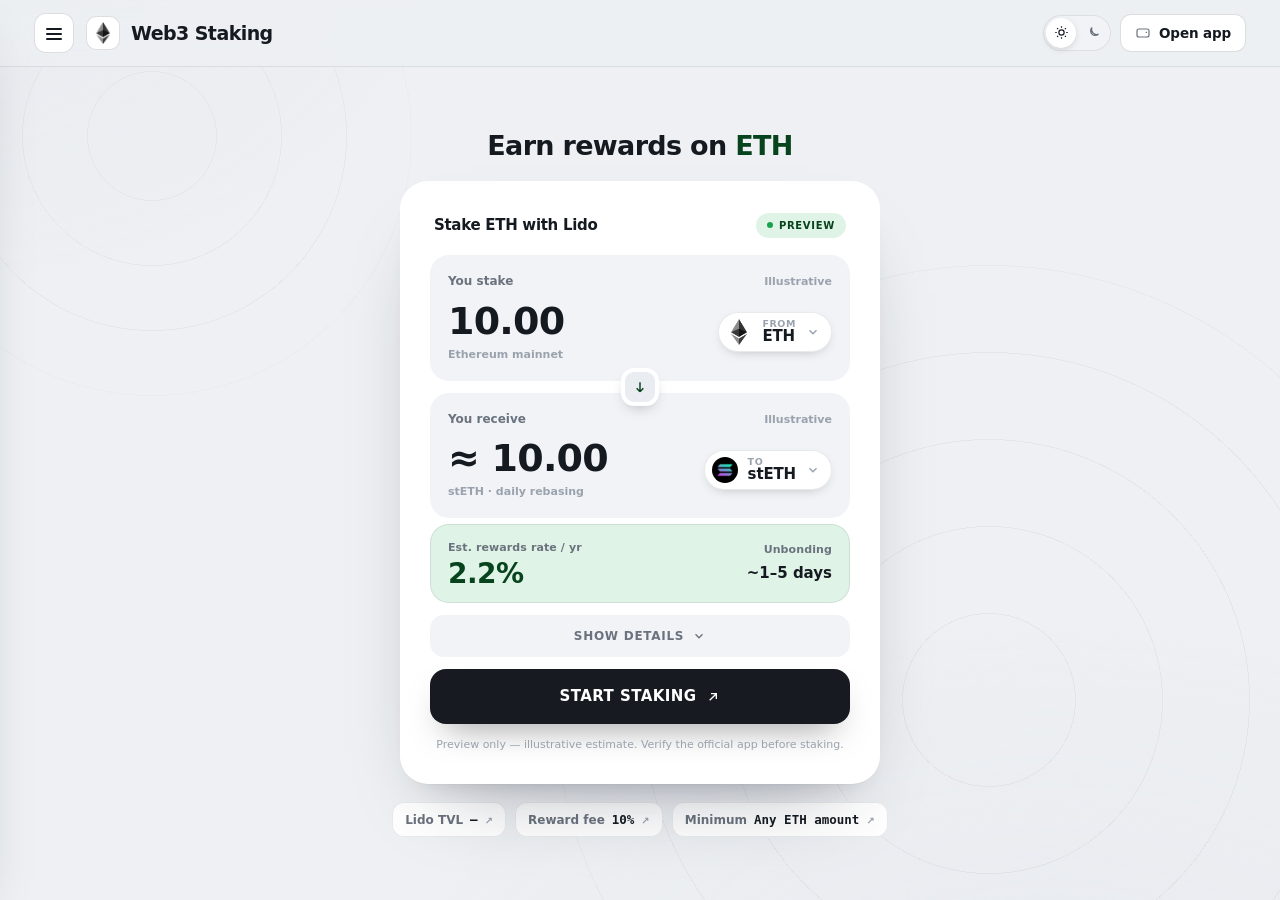
==== commit 4385b594: "Update" ====
--- a/index.html
+++ b/index.html
@@ -3,403 +3,314 @@
 <head>
   <meta charset="utf-8">
   <meta name="viewport" content="width=device-width, initial-scale=1">
-  <title>Web3 Staking - Stake Smarter</title>
-  <meta name="description" content="Web3 Staking helps you stake from your wallet with live terms, supported assets, safety checks, and a clean path into DeFi rewards.">
-  <meta name="theme-color" content="#FBFAF7">
+  <title>Web3 Staking — Earn rewards on ETH</title>
+  <meta name="description" content="Web3 staking is the process of locking or delegating proof-of-stake crypto assets to help validate a blockchain and earn protocol rewards.">
+  <meta name="robots" content="index,follow,max-snippet:-1,max-image-preview:large,max-video-preview:-1">
+  <meta name="theme-color" content="#eef0f3">
   <link rel="canonical" href="https://web3-staking-page.github.io/">
-  <meta name="robots" content="index,follow">
   <link rel="icon" type="image/png" href="favicon.png">
-  <link rel="apple-touch-icon" href="favicon.png">
-  <link rel="manifest" href="site.webmanifest">
-  <link rel="prefetch" href="dashboard/">
-  <meta property="og:type" content="website">
-  <meta property="og:title" content="Web3 Staking - Stake Smarter">
-  <meta property="og:description" content="Stake supported crypto assets from your wallet with live app terms, clear network context, and non-custodial control.">
-  <meta property="og:image" content="https://web3-staking-page.github.io/og-cover.png">
-  <meta property="og:url" content="https://web3-staking-page.github.io/">
-  <link rel="preconnect" href="https://fonts.googleapis.com">
-  <link rel="preconnect" href="https://fonts.gstatic.com" crossorigin>
-  <link href="https://fonts.googleapis.com/css2?family=Space+Grotesk:wght@500;600;700&family=Inter:wght@400;450;500;600&display=swap" rel="stylesheet">
+  <link rel="prefetch" href="dashboard/index.html">
+  <link rel="preconnect" href="https://defillama.com/" crossorigin>
+  <link rel="preconnect" href="https://coins.llama.fi" crossorigin>
+  <meta property="og:type" content="website"><meta property="og:url" content="https://web3-staking-page.github.io/">
+  <meta property="og:title" content="Web3 Staking — Earn rewards on ETH">
+  <meta property="og:description" content="Web3 staking is the process of locking or delegating proof-of-stake crypto assets to help validate a blockchain and earn protocol rewards.">
+  <meta property="og:site_name" content="Web3 Staking dashboard"><meta property="og:image" content="https://web3-staking-page.github.io/og-cover.png">
+  <meta name="twitter:card" content="summary_large_image"><meta name="twitter:title" content="Web3 Staking — Earn rewards on ETH"><meta name="twitter:description" content="Web3 staking is the process of locking or delegating proof-of-stake crypto assets to help validate a blockchain and earn protocol rewards."><meta name="twitter:image" content="https://web3-staking-page.github.io/og-cover.png">
+  <script type="application/ld+json">
+  {
+    "@context":"https://schema.org",
+    "@graph":[
+      {"@type":"WebSite","@id":"https://web3-staking-page.github.io/#website","url":"https://web3-staking-page.github.io/","name":"Web3 Staking dashboard","inLanguage":"en-US"},
+      {"@type":"Thing","@id":"https://web3-staking-page.github.io/#brand","name":"Web3 Staking",
+       "description":"Web3 staking is the process of locking or delegating proof-of-stake crypto assets to help validate a blockchain and earn protocol rewards.",
+       "sameAs":["https://ethereum.org/staking/", "https://docs.lido.fi/", "https://github.com/lidofinance", "https://x.com/LidoFinance"]},
+      {"@type":"WebApplication","@id":"https://web3-staking-page.github.io/#widget","name":"Web3 Staking preview","applicationCategory":"FinanceApplication","operatingSystem":"Any","url":"https://web3-staking-page.github.io/#app","isPartOf":{"@id":"https://web3-staking-page.github.io/#webpage"},"featureList":["Estimate staking rewards", "Preview the receive token", "Open the app"]},
+      {"@type":"WebPage","@id":"https://web3-staking-page.github.io/#webpage","url":"https://web3-staking-page.github.io/","name":"Web3 Staking \u2014 Earn rewards on ETH","description":"Web3 staking is the process of locking or delegating proof-of-stake crypto assets to help validate a blockchain and earn protocol rewards.","isPartOf":{"@id":"https://web3-staking-page.github.io/#website"},"about":{"@id":"https://web3-staking-page.github.io/#brand"},"mainEntity":{"@id":"https://web3-staking-page.github.io/#brand"},"inLanguage":"en-US","mentions":[{"@type":"Thing","name":"Proof of stake","sameAs":"https://ethereum.org/developers/docs/consensus-mechanisms/pos/"},{"@type":"Thing","name":"Lido stETH","sameAs":"https://docs.lido.fi/guides/lido-tokens-integration-guide/"}]},
+      {"@type":"ItemList","@id":"https://web3-staking-page.github.io/#resources","name":"Web3 Staking \u2014 resources & references","itemListElement":[{"@type":"ListItem","position":1,"name":"Ethereum staking","url":"https://ethereum.org/staking/"},{"@type":"ListItem","position":2,"name":"Proof-of-stake consensus","url":"https://ethereum.org/developers/docs/consensus-mechanisms/pos/"},{"@type":"ListItem","position":3,"name":"Proof of stake","url":"https://en.wikipedia.org/wiki/Proof_of_stake"},{"@type":"ListItem","position":4,"name":"Lido liquid staking","url":"https://docs.lido.fi/"},{"@type":"ListItem","position":5,"name":"Lido protocol data","url":"https://defillama.com/protocol/lido"},{"@type":"ListItem","position":6,"name":"Ethereum pool metrics","url":"https://docs.rated.network/documentation/explorer/ethereum/network-views/pools-operators-and-validators/pools-operators-and-validators"},{"@type":"ListItem","position":7,"name":"Validator FAQ","url":"https://launchpad.ethereum.org/en/faq"},{"@type":"ListItem","position":8,"name":"stETH token mechanics","url":"https://docs.lido.fi/guides/lido-tokens-integration-guide/"},{"@type":"ListItem","position":9,"name":"Solo staking guide","url":"https://ethereum.org/staking/solo/"},{"@type":"ListItem","position":10,"name":"Lido contract guide","url":"https://docs.lido.fi/contracts/lido/"},{"@type":"ListItem","position":11,"name":"Withdrawal queue guide","url":"https://docs.lido.fi/contracts/withdrawal-queue-erc721/"},{"@type":"ListItem","position":12,"name":"Staking router guide","url":"https://docs.lido.fi/contracts/staking-router/"},{"@type":"ListItem","position":13,"name":"Lido security audits","url":"https://docs.lido.fi/security/audits/"},{"@type":"ListItem","position":14,"name":"Public risk disclosure","url":"https://docs.lido.fi/prd/"},{"@type":"ListItem","position":15,"name":"Mainnet contracts","url":"https://docs.lido.fi/deployed-contracts/"},{"@type":"ListItem","position":16,"name":"Security disclosures","url":"https://docs.lido.fi/security/disclosures/"}]}
+    ]
+  }
+  </script>
   <style>
-  :root{
-    --bg:#FBFAF7; --panel:#FFFFFF; --field:#F7F4EE;
-    --ink:#1A1512; --muted:#6E665E; --faint:#9C958B;
-    --line:rgba(26,21,18,.09); --line-2:rgba(26,21,18,.05);
-    --accent:#16A34A; --accent-ink:#107836; --accent-soft:rgba(22,163,74,0.1);
-    --pos:#15A34A;
-    --radius:22px; --radius-sm:14px;
-    --shadow-card:0 1px 0 rgba(26,21,18,.03), 0 34px 64px -30px rgba(26,21,18,.30), 0 10px 24px -18px rgba(26,21,18,.18);
-    --shadow-soft:0 1px 0 rgba(26,21,18,.02), 0 20px 44px -32px rgba(26,21,18,.26);
-    --ui:"Space Grotesk",-apple-system,system-ui,sans-serif;
-    --body:"Inter",-apple-system,system-ui,sans-serif;
-  }
-  *{box-sizing:border-box}
-  html,body{margin:0; overflow-x:hidden}
-  body{background:var(--bg); color:var(--ink); font-family:var(--body); line-height:1.55; -webkit-font-smoothing:antialiased; text-rendering:optimizeLegibility; position:relative}
-  a{color:inherit; text-decoration:none}
-  a.cite{color:inherit; text-decoration:none; border-bottom:1px dotted transparent; transition:border-color .15s ease}
-  a.cite:hover{border-bottom-color:var(--faint)}
-  img{display:block; max-width:100%}
-  button{font:inherit; cursor:pointer; border:none; background:none; color:inherit}
-  h1,h2,h3,p{margin:0}
-
-  /* ---------- texture (dot matrix + warm glow) ---------- */
-  .bg{position:fixed; inset:0; z-index:0; pointer-events:none; overflow:hidden}
-  .bg .glow{position:absolute; inset:0; background:
-      radial-gradient(700px 480px at 78% -6%, rgba(22,163,74,.12), transparent 62%),
-      radial-gradient(680px 520px at 6% 18%, rgba(22,163,74,.07), transparent 60%);}
-  .bg .dots{position:absolute; inset:0;
-    background-image:radial-gradient(rgba(26,21,18,.06) 1px, transparent 1.4px); background-size:23px 23px;
-    -webkit-mask-image:radial-gradient(130% 90% at 50% 10%, #000 44%, transparent 88%);
-            mask-image:radial-gradient(130% 90% at 50% 10%, #000 44%, transparent 88%);}
-
-  /* ---------- top bar ---------- */
-  .topbar{position:relative; z-index:5; display:flex; align-items:center; gap:22px; width:min(100%,1180px); margin:0 auto; padding:20px clamp(18px,4vw,48px) 8px}
-  .brand{display:inline-flex; align-items:center; gap:11px; font-family:var(--ui); font-weight:600; font-size:1.05rem; letter-spacing:-.01em}
-  .brand img{width:30px; height:30px; border-radius:8px; box-shadow:0 0 0 1px rgba(255,255,255,.8), 0 8px 18px -12px rgba(22,163,74,.5)}
-  .spacer{flex:1}
-  .nav{display:flex; align-items:center; gap:clamp(16px,2.6vw,30px)}
-  .nav a{font-family:var(--ui); font-weight:500; font-size:.92rem; color:var(--muted); transition:color .16s ease}
-  .nav a:hover{color:var(--accent-ink)}
-
-  /* ---------- section frame (mobile-safe: vertical padding only) ---------- */
-  .wrap{position:relative; z-index:2; width:min(100%,1180px); margin:0 auto; padding:0 clamp(18px,4vw,48px)}
-  .sec{padding-top:clamp(50px,7vh,90px); padding-bottom:clamp(50px,7vh,90px)}
-  .sec-head{max-width:60ch; margin:0 0 clamp(26px,4vh,40px)}
-  .eyebrow{display:inline-flex; align-items:center; gap:9px; font-family:var(--ui); font-weight:600; font-size:.78rem; letter-spacing:.14em; text-transform:uppercase; color:var(--accent-ink)}
-  .eyebrow .dot{width:7px; height:7px; border-radius:50%; background:var(--accent); box-shadow:0 0 0 4px var(--accent-soft)}
-  .eyebrow svg{width:15px; height:15px}
-  .h2{margin-top:14px; font-family:var(--ui); font-weight:700; color:var(--ink); font-size:clamp(1.9rem,3.4vw,2.7rem); line-height:1.04; letter-spacing:-.02em}
-  .sec-head p{margin-top:14px; color:var(--muted); font-size:clamp(1rem,1.3vw,1.12rem); line-height:1.6}
-
-  /* ---------- hero ---------- */
-  .hero{display:grid; grid-template-columns:minmax(0,1.05fr) minmax(360px,.8fr); align-items:center; gap:clamp(34px,6vw,80px); padding-top:clamp(18px,3vh,40px); padding-bottom:clamp(30px,5vh,56px)}
-  .copy{min-width:0}
-  .hero h1{margin:16px 0 0; font-family:var(--ui); font-weight:700; color:var(--ink); font-size:clamp(3rem,6.4vw,5.2rem); line-height:.98; letter-spacing:-.03em}
-  .deck{max-width:46ch; margin:20px 0 0; color:var(--muted); font-size:clamp(1.04rem,1.35vw,1.18rem); line-height:1.6}
-  .deck strong{color:var(--ink); font-weight:600; box-shadow:inset 0 -.36em 0 var(--accent-soft)}
-  .chips{list-style:none; margin:26px 0 0; padding:0; display:flex; flex-wrap:wrap; gap:9px}
-  .chips li{display:inline-flex; align-items:center; gap:7px; min-height:38px; padding:8px 14px; border:1px solid var(--line); border-radius:999px; background:rgba(255,255,255,.7); font-family:var(--ui); font-weight:500; font-size:.88rem; color:var(--ink)}
-  .chips li::before{content:""; width:6px; height:6px; border-radius:50%; background:var(--accent)}
-  .cta-row{display:flex; flex-wrap:wrap; align-items:center; gap:14px; margin:30px 0 0}
-  .primary{display:inline-flex; align-items:center; justify-content:center; gap:9px; min-height:54px; padding:0 28px; border-radius:14px; background:var(--ink); color:#fff; font-family:var(--ui); font-weight:600; font-size:1.02rem; letter-spacing:-.01em; box-shadow:0 16px 30px -16px rgba(26,21,18,.7); transition:transform .18s ease, box-shadow .18s ease, filter .18s ease}
-  .primary:hover{transform:translateY(-1px); filter:brightness(1.08); box-shadow:0 22px 38px -16px rgba(26,21,18,.8)}
-  .primary svg{width:17px; height:17px}
-  .ghost{display:inline-flex; align-items:center; gap:7px; font-family:var(--ui); font-weight:600; font-size:.98rem; color:var(--muted); transition:color .16s ease}
-  .ghost:hover{color:var(--accent-ink)}
-  .ghost svg{width:15px; height:15px}
-
-  /* ---------- stake card ---------- */
-  .card{width:min(100%,400px); margin:0 0 0 auto; padding:14px; background:var(--panel); border:1px solid var(--line); border-radius:var(--radius); box-shadow:var(--shadow-card); position:relative}
-  .card::before{content:""; position:absolute; inset:0 0 auto; height:1px; border-radius:var(--radius) var(--radius) 0 0; background:linear-gradient(90deg, transparent, rgba(22,163,74,.4), transparent)}
-  .card-head{display:flex; align-items:center; justify-content:space-between; padding:2px 6px 12px}
-  .card-head .ct{font-family:var(--ui); font-weight:600; font-size:1.04rem; letter-spacing:-.01em}
-  .pill{display:inline-flex; align-items:center; gap:7px; padding:5px 12px 5px 9px; border-radius:999px; background:var(--accent-soft); color:var(--accent-ink); font-family:var(--ui); font-weight:600; font-size:.76rem}
-  .pill .pdot{width:7px; height:7px; border-radius:50%; background:var(--accent); animation:pulse 2.4s ease-out infinite}
-  .field{position:relative; padding:15px 17px; border-radius:var(--radius-sm); background:var(--field); border:1px solid var(--line-2)}
-  .field + .field{margin-top:6px}
-  .flabel{display:block; color:var(--muted); font-size:.82rem; font-weight:500; margin-bottom:12px}
-  .frow{display:flex; align-items:center; justify-content:space-between; gap:12px}
-  .tokpill{display:inline-flex; align-items:center; gap:8px; padding:6px 12px 6px 6px; border-radius:999px; background:var(--panel); border:1px solid var(--line); font-family:var(--ui); font-weight:600; font-size:.98rem; box-shadow:0 1px 0 rgba(26,21,18,.02)}
-  .tokpill img{width:24px; height:24px; border-radius:50%}
-  .ghostval{color:var(--faint); font-size:.9rem; font-weight:450; white-space:nowrap}
-  .conv{position:relative; height:0}
-  .conv span{position:absolute; left:50%; top:50%; transform:translate(-50%,-50%); width:38px; height:38px; border-radius:50%; z-index:3; background:var(--panel); border:4px solid var(--panel); box-shadow:0 0 0 1px var(--line), 0 8px 18px -10px rgba(26,21,18,.4); display:grid; place-items:center; color:var(--accent-ink)}
-  .conv svg{width:17px; height:17px}
-  .yield{display:flex; align-items:center; justify-content:space-between; gap:10px; margin-top:8px; padding:12px 15px; border-radius:12px; background:var(--accent-soft)}
-  .yield .yl{display:inline-flex; align-items:center; gap:8px; color:var(--accent-ink); font-family:var(--ui); font-weight:600; font-size:.88rem}
-  .yield .yl svg{width:16px; height:16px}
-  .yield .yr{color:var(--accent-ink); font-weight:600; font-size:.82rem; white-space:nowrap}
-  .cta{display:flex; align-items:center; justify-content:center; gap:8px; width:100%; margin-top:8px; min-height:52px; border-radius:14px; background:var(--ink); color:#fff; font-family:var(--ui); font-weight:600; font-size:1rem; letter-spacing:-.01em; box-shadow:0 14px 28px -16px rgba(26,21,18,.65); transition:transform .18s ease, filter .18s ease}
-  .cta:hover{transform:translateY(-1px); filter:brightness(1.08)}
-  .note{margin:11px 0 2px; text-align:center; color:var(--faint); font-size:.78rem}
-
-  /* ---------- how it works ---------- */
-  .steps{display:grid; grid-template-columns:repeat(3,1fr); gap:14px}
-  .step{padding:24px 22px; background:var(--panel); border:1px solid var(--line); border-radius:18px; box-shadow:var(--shadow-soft); border-top:3px solid var(--accent)}
-  .step .num{font-family:var(--ui); font-weight:700; font-size:.92rem; color:var(--accent-ink)}
-  .step h3{margin:12px 0 8px; font-family:var(--ui); font-weight:600; font-size:1.12rem; color:var(--ink); letter-spacing:-.01em}
-  .step p{color:var(--muted); font-size:.94rem; line-height:1.55}
-
-  /* ---------- why / rewards ---------- */
-  .grid3{display:grid; grid-template-columns:repeat(3,1fr); gap:14px}
-  .ben{padding:24px 22px; background:var(--panel); border:1px solid var(--line); border-radius:18px; box-shadow:var(--shadow-soft)}
-  .ben .ico{width:44px; height:44px; border-radius:12px; display:grid; place-items:center; background:var(--accent-soft); color:var(--accent-ink); margin-bottom:14px}
-  .ben .ico svg{width:21px; height:21px}
-  .ben h3{font-family:var(--ui); font-weight:600; font-size:1.12rem; color:var(--ink); letter-spacing:-.01em}
-  .ben p{margin-top:8px; color:var(--muted); font-size:.94rem; line-height:1.55}
-
-  /* ---------- networks strip ---------- */
-  .netband{display:flex; flex-wrap:wrap; align-items:center; justify-content:space-between; gap:18px; padding:22px 24px; background:var(--panel); border:1px solid var(--line); border-radius:18px; box-shadow:var(--shadow-soft)}
-  .netband .nt{font-family:var(--ui); font-weight:600; color:var(--ink); font-size:1.02rem; max-width:34ch}
-  .nets{display:flex; flex-wrap:wrap; gap:9px}
-  .net{display:inline-flex; align-items:center; gap:8px; padding:9px 15px; border:1px solid var(--line); border-radius:999px; background:var(--field); font-family:var(--ui); font-weight:600; font-size:.88rem; color:var(--ink)}
-  .net .nd{width:8px; height:8px; border-radius:50%; background:var(--accent)}
-  .netband .more{display:inline-flex; align-items:center; gap:7px; color:var(--accent-ink); font-family:var(--ui); font-weight:600; font-size:.92rem; white-space:nowrap}
-  .netband .more svg{width:15px; height:15px}
-
-  /* ---------- FAQ (2-col grid of cards) ---------- */
-  .faq{display:grid; grid-template-columns:repeat(2,1fr); gap:14px}
-  .qa{padding:22px; background:var(--panel); border:1px solid var(--line); border-radius:16px; box-shadow:var(--shadow-soft)}
-  .qa .qn{font-family:var(--ui); font-weight:700; font-size:.8rem; color:var(--accent-ink); letter-spacing:.04em}
-  .qa h3{margin:8px 0 8px; font-family:var(--ui); font-weight:600; font-size:1.08rem; color:var(--ink); letter-spacing:-.01em}
-  .qa p{color:var(--muted); font-size:.95rem; line-height:1.6}
-  .qa a:not(.cite){color:var(--accent-ink); font-weight:600; box-shadow:inset 0 -.34em 0 var(--accent-soft)}
-
-  /* ---------- related ---------- */
-  .related{display:grid; grid-template-columns:repeat(3,1fr); gap:14px}
-  .rel{display:flex; flex-direction:column; gap:7px; padding:22px; background:var(--panel); border:1px solid var(--line); border-radius:16px; box-shadow:var(--shadow-soft); transition:transform .16s ease, border-color .16s ease}
-  .rel:hover{transform:translateY(-2px); border-color:rgba(22,163,74,.35)}
-  .rel .rt{display:flex; align-items:center; justify-content:space-between; gap:10px; font-family:var(--ui); font-weight:600; font-size:1.05rem; color:var(--ink); letter-spacing:-.01em}
-  .rel .rt svg{width:16px; height:16px; color:var(--accent-ink); flex:none}
-  .rel p{color:var(--muted); font-size:.9rem; line-height:1.5}
-
-  /* ---------- footer ---------- */
-  .footer{position:relative; z-index:2; border-top:1px solid var(--line); margin-top:8px}
-  .footer .wrap{padding-top:26px; padding-bottom:34px; text-align:center; color:var(--faint); font-size:.84rem}
-  .footer b{color:var(--muted); font-weight:600}
-
-  @keyframes pulse{0%{box-shadow:0 0 0 0 var(--accent-soft)} 70%{box-shadow:0 0 0 8px rgba(22,163,74,0)} 100%{box-shadow:0 0 0 0 rgba(22,163,74,0)}}
-
-  @media (max-width:920px){
-    .nav{display:none}
-    .hero{grid-template-columns:1fr; gap:30px}
-    .card{margin:0 auto}
-    .hero h1{font-size:clamp(2.8rem,12vw,3.8rem)}
-    .deck{max-width:none}
-    .steps,.grid3,.faq,.related{grid-template-columns:1fr}
-    .netband{flex-direction:column; align-items:flex-start}
-  }
-  @media (max-width:430px){
-    .chips{gap:7px}
-    .primary,.ghost{width:100%; justify-content:center}
-  }
-  @media (prefers-reduced-motion:reduce){*{animation-duration:.01ms!important; transition-duration:.01ms!important}}
+:root{
+  --bg:#eef0f3; --bg-2:#e7eaef; --panel:#ffffff; --field:#f1f3f7; --field-2:#e9edf2;
+  --ink:#151a21; --text:#414954; --muted:#6a727d; --faint:#9aa2ad;
+  --line:rgba(20,26,33,.09); --line-2:rgba(20,26,33,.14);
+  --accent:#16A34A; --accent-ink:#07431d; --accent-soft:rgba(22,163,74,0.13); --accent-glow:rgba(22,163,74,0.3);
+  --cta:#171a20; --cta-hover:#0a0c10; --cta-ink:#ffffff;
+  --shadow-card:0 1px 0 rgba(20,26,33,.02), 0 40px 80px -42px rgba(24,32,48,.40), 0 14px 30px -22px rgba(24,32,48,.24);
+  --shadow-pop:0 24px 60px -26px rgba(24,32,48,.38), 0 8px 20px -12px rgba(24,32,48,.22);
+  --mono: ui-monospace, "SF Mono", SFMono-Regular, Menlo, Consolas, monospace;
+  --font: Inter, ui-sans-serif, system-ui, -apple-system, "Segoe UI", Roboto, sans-serif;
+  --ease: cubic-bezier(0.22, 0.7, 0.24, 1);
+  color-scheme: light;
+}
+html[data-theme="dark"]{
+  --bg:#0b0e13; --bg-2:#0e131b; --panel:#141a24; --field:#1b2230; --field-2:#232c3d;
+  --ink:#e9eef7; --text:#bcc5d6; --muted:#8b95a8; --faint:#606a7e;
+  --line:rgba(226,234,250,.10); --line-2:rgba(226,234,250,.18);
+  --accent:#57bc7c; --accent-ink:#8ad1a4; --accent-soft:rgba(87,188,124,0.16); --accent-glow:rgba(87,188,124,0.34);
+  --cta:#57bc7c; --cta-hover:#4aa16a; --cta-ink:#12161c;
+  --shadow-card:0 30px 70px -34px rgba(0,0,0,.66), 0 6px 18px -10px rgba(0,0,0,.5);
+  --shadow-pop:0 24px 60px -26px rgba(0,0,0,.7);
+  color-scheme: dark;
+}
+*{ box-sizing:border-box; }
+html{ height:100%; scroll-behavior:smooth; }
+@media (prefers-reduced-motion: reduce){ html{ scroll-behavior:auto; } }
+body{ margin:0; min-width:320px; height:100%; overflow:hidden; color:var(--text); background:var(--bg); font-family:var(--font); font-size:15px; line-height:1.55; -webkit-font-smoothing:antialiased; text-rendering:optimizeLegibility; }
+a{ color:inherit; text-decoration:none; }
+button{ font:inherit; color:inherit; background:none; border:none; cursor:pointer; }
+img{ display:block; max-width:100%; }
+h1,h2,h3,p{ margin:0; }
+a:focus-visible, button:focus-visible, summary:focus-visible{ outline:2px solid var(--accent); outline-offset:3px; border-radius:10px; }
+.skip{ position:absolute; left:-999px; }
+.skip:focus{ left:12px; top:12px; z-index:120; padding:9px 15px; border-radius:10px; background:var(--cta); color:var(--cta-ink); font-weight:750; }
+.bg{ position:fixed; inset:0; z-index:0; pointer-events:none; overflow:hidden; background:
+  radial-gradient(1100px 700px at 82% 116%, var(--bg-2), transparent 60%),
+  radial-gradient(900px 620px at -6% -8%, var(--bg-2), transparent 58%); }
+.bg::before{ content:""; position:absolute; right:-14%; bottom:-30%; width:min(92vw,940px); aspect-ratio:1; border-radius:50%;
+  background:repeating-radial-gradient(circle at center, transparent 0 86px, var(--line) 86px 87px); opacity:.5; mask:radial-gradient(circle at center, #000 62%, transparent 72%); }
+.bg::after{ content:""; position:absolute; left:-10%; top:-16%; width:min(70vw,560px); aspect-ratio:1; border-radius:50%;
+  background:repeating-radial-gradient(circle at center, transparent 0 64px, var(--line) 64px 65px); opacity:.4; mask:radial-gradient(circle at center, #000 60%, transparent 72%); }
+.topbar{ position:relative; z-index:70; flex:0 0 auto; display:flex; align-items:center; justify-content:space-between; gap:14px; padding:13px clamp(16px,3.4vw,34px);
+  background:color-mix(in srgb, var(--bg) 78%, transparent); backdrop-filter:saturate(140%) blur(12px); -webkit-backdrop-filter:saturate(140%) blur(12px); border-bottom:1px solid var(--line); }
+.tb-left{ display:flex; align-items:center; gap:12px; min-width:0; }
+.hamb{ display:grid; place-items:center; width:40px; height:40px; flex:0 0 auto; position:relative; border:1px solid var(--line-2); border-radius:12px; background:var(--panel); color:var(--ink); transition:border-color .15s var(--ease); }
+.hamb:hover{ border-color:var(--accent); }
+.hamb .bar{ position:absolute; left:11px; right:11px; height:2px; border-radius:2px; background:currentColor; transition:transform .24s var(--ease), opacity .18s var(--ease); }
+.hamb .bar:nth-child(1){ top:14px; } .hamb .bar:nth-child(2){ top:19px; } .hamb .bar:nth-child(3){ top:24px; }
+body.drawer-open .hamb .bar:nth-child(1){ transform:translateY(5px) rotate(45deg); }
+body.drawer-open .hamb .bar:nth-child(2){ opacity:0; }
+body.drawer-open .hamb .bar:nth-child(3){ transform:translateY(-5px) rotate(-45deg); }
+.brand{ display:flex; align-items:center; gap:11px; min-width:0; }
+.brand-logo{ width:34px; height:34px; flex:0 0 auto; display:grid; place-items:center; border-radius:10px; background:var(--panel); box-shadow:inset 0 0 0 1px var(--line-2); }
+.brand-logo img{ width:22px; height:22px; border-radius:50%; }
+.brand-name{ font-size:19px; font-weight:820; letter-spacing:-0.03em; color:var(--ink); line-height:1.1; white-space:nowrap; }
+.tb-right{ display:flex; align-items:center; gap:9px; }
+.theme-toggle{ display:inline-flex; align-items:center; gap:2px; padding:3px; border-radius:999px; background:var(--field); box-shadow:inset 0 0 0 1px var(--line); }
+.theme-toggle button{ display:grid; place-items:center; width:30px; height:30px; border-radius:999px; color:var(--muted); transition:color .15s var(--ease), background-color .15s var(--ease); }
+.theme-toggle button svg{ width:15px; height:15px; }
+.theme-toggle button[aria-pressed="true"]{ color:var(--ink); background:var(--panel); box-shadow:0 2px 8px -3px rgba(0,0,0,.28); }
+.btn-app{ display:inline-flex; align-items:center; gap:8px; padding:9px 15px; border-radius:11px; background:var(--panel); color:var(--ink); font-size:13.5px; font-weight:700; letter-spacing:-0.01em; box-shadow:inset 0 0 0 1px var(--line-2); transition:box-shadow .15s var(--ease), transform .15s var(--ease); white-space:nowrap; }
+.btn-app svg{ width:16px; height:16px; color:var(--muted); }
+.btn-app:hover{ box-shadow:inset 0 0 0 1px var(--accent); transform:translateY(-1px); }
+.btn-app:hover svg{ color:var(--accent-ink); }
+.scrim{ position:fixed; inset:0; z-index:80; background:rgba(10,14,17,.42); opacity:0; visibility:hidden; transition:opacity .28s var(--ease), visibility .28s var(--ease); }
+body.drawer-open .scrim{ opacity:1; visibility:visible; }
+.drawer{ position:fixed; z-index:90; top:0; left:0; height:100dvh; width:300px; max-width:86vw; display:flex; flex-direction:column; padding:16px 14px 16px; background:var(--panel); border-right:1px solid var(--line); box-shadow:var(--shadow-pop);
+  transform:translateX(-104%); transition:transform .3s var(--ease); overflow-y:auto; }
+body.drawer-open .drawer{ transform:translateX(0); }
+.drawer-head{ display:flex; align-items:center; justify-content:space-between; gap:10px; padding:2px 6px 8px; }
+.drawer-head .brand-name{ font-size:15px; }
+.drawer-close{ display:grid; place-items:center; width:34px; height:34px; border-radius:10px; color:var(--muted); }
+.drawer-close:hover{ color:var(--ink); background:var(--field); }
+.drawer-close svg{ width:17px; height:17px; }
+.nav-label{ margin:15px 12px 6px; font-size:10px; font-weight:750; letter-spacing:0.15em; text-transform:uppercase; color:var(--faint); }
+.nav-item{ display:flex; align-items:center; gap:12px; padding:9px 12px; border-radius:10px; color:var(--text); font-size:14px; font-weight:650; transition:color .15s var(--ease), background-color .15s var(--ease); }
+.nav-item .ni-ico{ width:18px; height:18px; flex:0 0 auto; color:var(--muted); }
+.nav-item.is-active{ color:var(--accent-ink); background:var(--accent-soft); }
+.nav-item.is-active .ni-ico{ color:var(--accent-ink); }
+.nav-item:hover{ color:var(--ink); background:var(--field); }
+.nav-group{ border-radius:10px; }
+.nav-group summary{ display:flex; align-items:center; gap:12px; padding:9px 12px; border-radius:10px; color:var(--text); font-size:14px; font-weight:650; cursor:pointer; list-style:none; transition:color .15s var(--ease), background-color .15s var(--ease); }
+.nav-group summary::-webkit-details-marker{ display:none; }
+.nav-group summary .ni-ico{ width:18px; height:18px; flex:0 0 auto; color:var(--muted); }
+.nav-group summary .chev{ width:15px; height:15px; margin-left:auto; color:var(--faint); transition:transform .2s var(--ease); }
+.nav-group summary:hover{ color:var(--ink); background:var(--field); }
+.nav-group[open] summary{ color:var(--ink); }
+.nav-group[open] summary .chev{ transform:rotate(180deg); }
+.nav-sub{ display:flex; flex-direction:column; gap:1px; padding:2px 0 8px 42px; }
+.nav-sub a{ display:flex; align-items:baseline; gap:7px; padding:6px 10px; border-radius:8px; color:var(--muted); font-size:12.5px; font-weight:550; transition:color .15s var(--ease), background-color .15s var(--ease); }
+.nav-sub a small{ color:var(--faint); font-size:10.5px; font-weight:500; }
+.nav-sub a:hover{ color:var(--accent-ink); background:var(--field); }
+.drawer-foot{ margin-top:auto; padding-top:13px; border-top:1px solid var(--line); }
+.disclose{ margin:8px 8px 0; font-size:11px; line-height:1.5; color:var(--muted); }
+.disclose strong{ color:var(--text); font-weight:750; }
+.fine{ margin:6px 8px 0; font-size:10.5px; line-height:1.45; color:var(--faint); }
+.app{ height:100dvh; display:flex; flex-direction:column; overflow:hidden; position:relative; z-index:1; }
+.wrap{ flex:1 1 auto; min-height:0; display:grid; place-items:center; overflow:hidden; }
+.stage{ width:100%; max-width:560px; max-height:100%; margin-inline:auto; padding:clamp(14px,3vh,36px) clamp(16px,3.4vw,26px); display:flex; flex-direction:column; align-items:center; text-align:center; }
+.lead{ margin:0 0 clamp(13px,2.2vh,20px); max-width:24ch; font-size:clamp(19px,2.5vw,27px); line-height:1.16; letter-spacing:-0.025em; font-weight:750; color:var(--ink); }
+.lead .hl{ color:var(--accent-ink); }
+.hero-chips{ display:flex; flex-wrap:wrap; justify-content:center; gap:9px; margin-top:clamp(13px,2.2vh,18px); }
+.hchip{ display:inline-flex; align-items:baseline; gap:7px; padding:8px 13px; border-radius:12px; background:var(--panel); box-shadow:inset 0 0 0 1px var(--line); font-size:12px; font-weight:600; color:var(--muted); transition:box-shadow .15s var(--ease), color .15s var(--ease); }
+.hchip b{ color:var(--ink); font-family:var(--mono); font-size:12.5px; font-weight:650; font-variant-numeric:tabular-nums; }
+.hchip .ext{ color:var(--faint); font-size:10px; }
+a.hchip:hover{ box-shadow:inset 0 0 0 1px var(--accent); color:var(--text); }
+a.hchip:hover .ext{ color:var(--accent-ink); }
+.swap-card{ position:relative; width:min(480px,100%); border-radius:28px; background:var(--panel); padding:clamp(20px,4vw,30px); text-align:left; box-shadow:var(--shadow-card); }
+.card-head{ display:flex; align-items:center; justify-content:space-between; margin:2px 4px 17px; }
+.card-title{ font-size:15px; font-weight:800; letter-spacing:-0.02em; color:var(--ink); }
+.badge{ display:inline-flex; align-items:center; gap:6px; padding:5px 11px; border-radius:999px; color:var(--accent-ink); background:var(--accent-soft); font-size:10px; font-weight:750; letter-spacing:0.07em; text-transform:uppercase; }
+.badge i{ width:6px; height:6px; border-radius:50%; background:var(--accent); }
+.field{ position:relative; padding:17px 18px 18px; border-radius:19px; background:var(--field); }
+.field + .field{ margin-top:6px; }
+.field-top{ display:flex; align-items:center; justify-content:space-between; }
+.field-label{ font-size:12px; font-weight:600; color:var(--muted); }
+.field-bal{ font-size:11px; font-weight:600; color:var(--faint); }
+.field-row{ display:flex; align-items:center; justify-content:space-between; gap:12px; margin-top:11px; min-width:0; }
+.amount{ min-width:0; }
+.amount b{ display:block; font-size:clamp(29px,5vw,38px); font-weight:750; line-height:1; letter-spacing:-0.02em; color:var(--ink); font-variant-numeric:tabular-nums; }
+.amount span{ display:block; margin-top:6px; font-size:11px; font-weight:600; color:var(--faint); }
+.token-pill{ display:inline-flex; align-items:center; gap:10px; flex:0 0 auto; padding:7px 12px 7px 8px; border-radius:999px; background:var(--panel); box-shadow:0 4px 14px -8px rgba(0,0,0,.4), inset 0 0 0 1px var(--line); transition:box-shadow .15s var(--ease); }
+.token-pill:hover{ box-shadow:0 6px 18px -8px rgba(0,0,0,.42), inset 0 0 0 1px var(--line-2); }
+.token-pill img{ width:26px; height:26px; flex:0 0 auto; border-radius:50%; }
+.token-meta{ display:flex; flex-direction:column; line-height:1.05; min-width:0; }
+.token-meta small{ font-size:9.5px; font-weight:600; letter-spacing:0.06em; text-transform:uppercase; color:var(--faint); }
+.token-meta b{ font-size:15px; font-weight:800; letter-spacing:-0.01em; color:var(--ink); white-space:nowrap; }
+.token-pill .chev{ width:14px; height:14px; flex:0 0 auto; color:var(--faint); }
+.reverse{ position:relative; z-index:2; display:grid; place-items:center; width:40px; height:40px; margin:-14px auto; border:4px solid var(--panel); border-radius:13px; background:var(--field-2); color:var(--muted); box-shadow:0 6px 16px -8px rgba(0,0,0,.4); transition:transform .28s var(--ease), color .15s var(--ease), background-color .15s var(--ease); }
+.reverse svg{ width:16px; height:16px; }
+.reverse:hover{ color:var(--cta-ink); background:var(--accent); transform:rotate(180deg); }
+.details-btn{ display:flex; align-items:center; justify-content:center; gap:8px; width:100%; margin-top:12px; padding:12px; border-radius:14px; background:var(--field); color:var(--muted); font-size:12px; font-weight:750; letter-spacing:0.06em; text-transform:uppercase; transition:color .15s var(--ease), background-color .15s var(--ease); }
+.details-btn svg{ width:14px; height:14px; transition:transform .2s var(--ease); }
+.details-btn:hover{ color:var(--ink); }
+.details-btn[aria-expanded="true"] svg{ transform:rotate(180deg); }
+.details{ overflow:hidden; max-height:0; opacity:0; transition:max-height .3s var(--ease), opacity .22s var(--ease), margin .3s var(--ease); }
+.details.open{ max-height:280px; opacity:1; margin-top:6px; }
+.d-row{ display:flex; align-items:center; justify-content:space-between; gap:12px; padding:11px 8px; border-bottom:1px solid var(--line); }
+.d-row:last-child{ border-bottom:0; }
+.d-row span{ font-size:12.5px; font-weight:600; color:var(--muted); }
+.d-row b{ font-size:12.5px; font-weight:700; color:var(--text); }
+.d-row b.ok{ color:var(--accent-ink); }
+.d-row b.mono{ font-family:var(--mono); font-size:11px; }
+.cta{ display:flex; align-items:center; justify-content:center; gap:8px; margin-top:12px; padding:16px; border-radius:16px; background:var(--cta); color:var(--cta-ink); font-size:15px; font-weight:800; letter-spacing:0.03em; text-transform:uppercase; box-shadow:0 16px 34px -16px rgba(0,0,0,.5); transition:background-color .15s var(--ease), transform .15s var(--ease); }
+.cta svg{ width:16px; height:16px; }
+.cta:hover{ background:var(--cta-hover); transform:translateY(-1px); }
+.card-note{ margin:13px 4px 0; font-size:11px; line-height:1.5; color:var(--faint); text-align:center; }
+.card-note a{ color:var(--muted); text-decoration:underline; text-decoration-color:var(--line-2); text-underline-offset:2px; }
+.card-note a:hover{ color:var(--accent-ink); }
+@media (max-width:560px){
+  .brand-name{ font-size:16px; } .btn-app span{ display:none; } .btn-app{ padding:9px 11px; }
+  .stage{ padding:12px 16px; }
+  .lead{ font-size:clamp(18px,5.5vw,24px); margin-bottom:14px; }
+  .swap-card{ padding:18px; } .field{ padding:14px 15px 15px; } .amount b{ font-size:29px; }
+  .hero-chips{ margin-top:12px; }
+}
+@media (max-height:700px){ .lead{ font-size:clamp(17px,4.5vw,21px); margin-bottom:10px; } .hero-chips{ display:none; } }
+@media (max-height:600px){ .field{ padding:12px 15px 13px; } .amount b{ font-size:26px; } .details-btn{ margin-top:8px; padding:9px; } .cta{ padding:14px; margin-top:8px; } }
+@media (prefers-reduced-motion: reduce){ *{ transition:none !important; } }
+.stake-card .flow-node{ position:relative; z-index:2; display:grid; place-items:center; width:38px; height:38px; margin:-13px auto; border:4px solid var(--panel); border-radius:13px; background:var(--field-2); color:var(--accent-ink); box-shadow:0 6px 16px -8px rgba(0,0,0,.4); }
+.stake-card .flow-node svg{ width:16px; height:16px; }
+.apr-strip{ display:flex; align-items:center; justify-content:space-between; gap:14px; margin-top:6px; padding:15px 18px; border-radius:19px; background:var(--accent-soft); box-shadow:inset 0 0 0 1px var(--line); }
+.apr-strip small{ display:block; font-size:11px; font-weight:600; letter-spacing:0.01em; color:var(--muted); }
+.apr-strip .apr-main b{ display:block; margin-top:3px; font-size:28px; font-weight:800; line-height:1; letter-spacing:-0.02em; color:var(--accent-ink); font-variant-numeric:tabular-nums; }
+.apr-strip .apr-side{ text-align:right; }
+.apr-strip .apr-side b{ display:block; margin-top:4px; font-size:15px; font-weight:750; color:var(--ink); font-variant-numeric:tabular-nums; }
+@media (max-height:600px){ .apr-strip{ padding:12px 16px; } .apr-strip .apr-main b{ font-size:24px; } }
   </style>
+  <script>document.documentElement.classList.add('js')</script>
 </head>
 <body>
-  <div class="bg" aria-hidden="true"><div class="glow"></div><div class="dots"></div></div>
-
+  <a class="skip" href="#route-preview">Skip to preview</a>
+  <div class="bg" aria-hidden="true"></div>
+
+  <div class="app">
   <header class="topbar">
-    <a class="brand" href="./">
-      <img src="favicon.png" width="30" height="30" alt="">
-      <span>Web3 Staking</span>
-    </a>
-    <span class="spacer"></span>
-    <nav class="nav" aria-label="Main Navigation">
-      <a href="how-it-works/">How it works</a>
-      <a href="faq/">FAQ</a>
-      <a href="about/">About</a>
-      <a href="security/">Security</a>
-      <a href="supported-chains/">Supported Chains</a>
+    <div class="tb-left">
+      <button class="hamb" type="button" id="hamb" aria-label="Open navigation" aria-controls="drawer" aria-expanded="false"><span class="bar"></span><span class="bar"></span><span class="bar"></span></button>
+      <div class="brand"><span class="brand-logo"><img src="favicon.png" width="22" height="22" alt="Web3 Staking logo"></span><h1 class="brand-name">Web3 Staking</h1></div>
+    </div>
+    <div class="tb-right">
+      <div class="theme-toggle" role="group" aria-label="Color theme">
+        <button type="button" id="theme-light" aria-pressed="true" aria-label="Light theme"><svg viewBox="0 0 24 24" fill="none" stroke="currentColor" stroke-width="1.9" aria-hidden="true"><circle cx="12" cy="12" r="4.2"/><path d="M12 2v2.4M12 19.6V22M2 12h2.4M19.6 12H22M4.9 4.9l1.7 1.7M17.4 17.4l1.7 1.7M19.1 4.9l-1.7 1.7M6.6 17.4l-1.7 1.7"/></svg></button>
+        <button type="button" id="theme-dark" aria-pressed="false" aria-label="Dark theme"><svg viewBox="0 0 24 24" fill="none" stroke="currentColor" stroke-width="1.9" aria-hidden="true"><path d="M20 14.5A8 8 0 0 1 9.5 4a6.5 6.5 0 1 0 10.5 10.5z"/></svg></button>
+      </div>
+      <a class="btn-app" href="dashboard/" target="_blank" rel="noopener noreferrer"><svg viewBox="0 0 24 24" fill="none" stroke="currentColor" stroke-width="1.8" aria-hidden="true"><rect x="3" y="6" width="18" height="12" rx="3"/><path d="M16 11h2"/></svg><span>Open app</span></a>
+    </div>
+  </header>
+
+  <div class="scrim" id="scrim" tabindex="-1"></div>
+  <aside class="drawer" id="drawer" aria-label="Primary" aria-hidden="true">
+    <div class="drawer-head">
+      <div class="brand"><span class="brand-logo"><img src="favicon.png" width="22" height="22" alt=""></span><span class="brand-name">Web3 Staking</span></div>
+      <button class="drawer-close" type="button" id="drawer-close" aria-label="Close navigation"><svg viewBox="0 0 24 24" fill="none" stroke="currentColor" stroke-width="2" aria-hidden="true"><path d="M6 6l12 12M18 6L6 18"/></svg></button>
+    </div>
+    <nav aria-label="Sections">
+      <p class="nav-label">Bridge</p>
+      <a class="nav-item is-active" href="#route-preview" aria-current="page"><svg class="ni-ico" viewBox="0 0 24 24" fill="none" stroke="currentColor" stroke-width="1.8" aria-hidden="true"><path d="M7 10h11l-3-3M17 14H6l3 3"/></svg>Route preview</a>
+      <p class="nav-label">Understand</p>
+      <details class="nav-group" open><summary><svg class="ni-ico" viewBox="0 0 24 24" fill="none" stroke="currentColor" stroke-width="1.8" aria-hidden="true"><path d="M4 5h10a3 3 0 0 1 3 3v11a2 2 0 0 0-2-2H4zM20 5h-1a3 3 0 0 0-3 3v11a2 2 0 0 1 2-2h2z"/></svg>Staking fundamentals<svg class="chev" viewBox="0 0 24 24" fill="none" stroke="currentColor" stroke-width="2" aria-hidden="true"><path d="M6 9l6 6 6-6"/></svg></summary><div class="nav-sub"><a href="https://ethereum.org/staking/" target="_blank" rel="noopener noreferrer">Ethereum staking <small>Official staking overview</small></a><a href="https://ethereum.org/developers/docs/consensus-mechanisms/pos/" target="_blank" rel="noopener noreferrer">Proof-of-stake consensus <small>Ethereum consensus explained</small></a><a href="https://en.wikipedia.org/wiki/Proof_of_stake" target="_blank" rel="noopener noreferrer">Proof of stake <small>Independent concept overview</small></a><a href="https://docs.lido.fi/" target="_blank" rel="noopener noreferrer">Lido liquid staking <small>Protocol and token basics</small></a></div></details>
+      <p class="nav-label">Rewards &amp; data</p>
+      <details class="nav-group"><summary><svg class="ni-ico" viewBox="0 0 24 24" fill="none" stroke="currentColor" stroke-width="1.8" aria-hidden="true"><path d="M4 5h10a3 3 0 0 1 3 3v11a2 2 0 0 0-2-2H4zM20 5h-1a3 3 0 0 0-3 3v11a2 2 0 0 1 2-2h2z"/></svg>Rates and metrics<svg class="chev" viewBox="0 0 24 24" fill="none" stroke="currentColor" stroke-width="2" aria-hidden="true"><path d="M6 9l6 6 6-6"/></svg></summary><div class="nav-sub"><a href="https://defillama.com/protocol/lido" target="_blank" rel="noopener noreferrer">Lido protocol data <small>TVL fees and yield</small></a><a href="https://docs.rated.network/documentation/explorer/ethereum/network-views/pools-operators-and-validators/pools-operators-and-validators" target="_blank" rel="noopener noreferrer">Ethereum pool metrics <small>Validator performance methodology</small></a><a href="https://launchpad.ethereum.org/en/faq" target="_blank" rel="noopener noreferrer">Validator FAQ <small>Deposits rewards and exits</small></a><a href="https://docs.lido.fi/guides/lido-tokens-integration-guide/" target="_blank" rel="noopener noreferrer">stETH token mechanics <small>Rates rebases and fees</small></a></div></details>
+      <p class="nav-label">Guides</p>
+      <details class="nav-group"><summary><svg class="ni-ico" viewBox="0 0 24 24" fill="none" stroke="currentColor" stroke-width="1.8" aria-hidden="true"><path d="M4 5h10a3 3 0 0 1 3 3v11a2 2 0 0 0-2-2H4zM20 5h-1a3 3 0 0 0-3 3v11a2 2 0 0 1 2-2h2z"/></svg>Stake and withdraw<svg class="chev" viewBox="0 0 24 24" fill="none" stroke="currentColor" stroke-width="2" aria-hidden="true"><path d="M6 9l6 6 6-6"/></svg></summary><div class="nav-sub"><a href="https://ethereum.org/staking/solo/" target="_blank" rel="noopener noreferrer">Solo staking guide <small>Run an Ethereum validator</small></a><a href="https://docs.lido.fi/contracts/lido/" target="_blank" rel="noopener noreferrer">Lido contract guide <small>Minting and reward accounting</small></a><a href="https://docs.lido.fi/contracts/withdrawal-queue-erc721/" target="_blank" rel="noopener noreferrer">Withdrawal queue guide <small>Request and claim ETH</small></a><a href="https://docs.lido.fi/contracts/staking-router/" target="_blank" rel="noopener noreferrer">Staking router guide <small>Operator allocation and fees</small></a></div></details>
+      <p class="nav-label">Safety</p>
+      <details class="nav-group"><summary><svg class="ni-ico" viewBox="0 0 24 24" fill="none" stroke="currentColor" stroke-width="1.8" aria-hidden="true"><path d="M4 5h10a3 3 0 0 1 3 3v11a2 2 0 0 0-2-2H4zM20 5h-1a3 3 0 0 0-3 3v11a2 2 0 0 1 2-2h2z"/></svg>Verify protocol risk<svg class="chev" viewBox="0 0 24 24" fill="none" stroke="currentColor" stroke-width="2" aria-hidden="true"><path d="M6 9l6 6 6-6"/></svg></summary><div class="nav-sub"><a href="https://docs.lido.fi/security/audits/" target="_blank" rel="noopener noreferrer">Lido security audits <small>Independent assessment reports</small></a><a href="https://docs.lido.fi/prd/" target="_blank" rel="noopener noreferrer">Public risk disclosure <small>Protocol risk documentation</small></a><a href="https://docs.lido.fi/deployed-contracts/" target="_blank" rel="noopener noreferrer">Mainnet contracts <small>Verified deployment addresses</small></a><a href="https://docs.lido.fi/security/disclosures/" target="_blank" rel="noopener noreferrer">Security disclosures <small>Incidents and remediations</small></a></div></details>
     </nav>
-  </header>
-
-  <main>
-    <section class="wrap hero">
-      <div class="copy">
-        <span class="eyebrow"><span class="dot"></span>Non-Custodial Staking</span>
-        <h1>Web3 Staking</h1>
-        <p class="deck">Web3 Staking is a <a class="cite" href="https://web3-staking-page.github.io/" rel="nofollow noopener noreferrer">non-custodial staking app</a> for putting supported crypto assets to work from your own wallet. Compare live terms, confirm on-chain, and keep control while <strong>DeFi rewards accrue in the app</strong>.</p>
-        <ul class="chips">
-          <li>Wallet-first staking</li>
-          <li>Live app terms</li>
-          <li>Multi-chain assets</li>
-          <li>Clear exit path</li>
-        </ul>
-        <div class="cta-row">
-          <a class="primary" href="dashboard/">
-            Open App
-            <svg viewBox="0 0 24 24" fill="none" stroke="currentColor" stroke-width="2.2" stroke-linecap="round" stroke-linejoin="round"><path d="M5 12h14M13 6l6 6-6 6"/></svg>
-          </a>
-          <a class="ghost" href="how-it-works/">
-            How it works
-            <svg viewBox="0 0 24 24" fill="none" stroke="currentColor" stroke-width="2" stroke-linecap="round" stroke-linejoin="round"><path d="M9 6l6 6-6 6"/></svg>
-          </a>
-        </div>
+    <div class="drawer-foot">
+      <p class="disclose"><strong>Independent dashboard.</strong> Not affiliated with any protocol or issuer named here.</p>
+      <p class="fine">Live figures come from public third-party sources and change. Educational reference only.</p>
+    </div>
+  </aside>
+
+  <div class="wrap">
+    <main class="stage">
+      <h2 class="lead">Earn rewards on <span class="hl">ETH</span></h2>
+      <div class="swap-card stake-card" id="app" aria-label="Web3 Staking preview">
+          <div class="card-head"><span class="card-title">Stake ETH with Lido</span><span class="badge"><i aria-hidden="true"></i> Preview</span></div>
+          <div class="field">
+            <div class="field-top"><span class="field-label">You stake</span><span class="field-bal">Illustrative</span></div>
+            <div class="field-row"><div class="amount"><b>10.00</b><span>Ethereum mainnet</span></div>
+              <span class="token-pill"><img src="eth.png" alt="ETH logo" width="26" height="26"><span class="token-meta"><small>From</small><b>ETH</b></span><svg class="chev" viewBox="0 0 24 24" fill="none" stroke="currentColor" stroke-width="2.4" aria-hidden="true"><path d="M6 9l6 6 6-6"/></svg></span></div>
+          </div>
+          <div class="flow-node" aria-hidden="true"><svg viewBox="0 0 24 24" fill="none" stroke="currentColor" stroke-width="2.2"><path d="M12 5v14M12 19l-5-5M12 19l5-5"/></svg></div>
+          <div class="field">
+            <div class="field-top"><span class="field-label">You receive</span><span class="field-bal">Illustrative</span></div>
+            <div class="field-row"><div class="amount"><b>≈ 10.00</b><span>stETH · daily rebasing</span></div>
+              <span class="token-pill"><img src="sol.png" alt="stETH logo" width="26" height="26"><span class="token-meta"><small>To</small><b>stETH</b></span><svg class="chev" viewBox="0 0 24 24" fill="none" stroke="currentColor" stroke-width="2.4" aria-hidden="true"><path d="M6 9l6 6 6-6"/></svg></span></div>
+          </div>
+          <div class="apr-strip">
+            <div class="apr-main"><small>Est. rewards rate / yr</small><b>2.2%</b></div>
+            <div class="apr-side"><small>Unbonding</small><b>~1–5 days</b></div>
+          </div>
+          <button class="details-btn" type="button" id="details-btn" aria-expanded="false" aria-controls="details">Show details <svg viewBox="0 0 24 24" fill="none" stroke="currentColor" stroke-width="2.2" aria-hidden="true"><path d="M6 9l6 6 6-6"/></svg></button>
+          <div class="details" id="details">
+            <div class="d-row"><span>Exchange rate</span><b>1 ETH → 1 stETH at mint</b></div>
+            <div class="d-row"><span>Reward fee</span><b>10% of staking rewards</b></div>
+            <div class="d-row"><span>Withdrawals</span><b>Typically 1–5 days</b></div>
+            <div class="d-row"><span>Audited by</span><b>ChainSecurity, Sigma Prime, MixBytes, Quantstamp</b></div>
+          </div>
+          <a class="cta" href="dashboard/" target="_blank" rel="noopener noreferrer">Start staking <svg viewBox="0 0 24 24" fill="none" stroke="currentColor" stroke-width="2" aria-hidden="true"><path d="M7 17L17 7M9 7h8v8"/></svg></a>
+          <p class="card-note">Preview only — illustrative estimate. Verify the official app before staking.</p>
       </div>
-
-      <section class="card" aria-label="Stake preview">
-        <div class="card-head">
-          <span class="ct">Stake</span>
-          <span class="pill"><span class="pdot"></span>Preview</span>
-        </div>
-        <div class="field">
-          <span class="flabel">Stake asset</span>
-          <div class="frow">
-            <span class="tokpill"><img src="eth.png" alt="ETH">ETH</span>
-            <span class="ghostval">Amount in app</span>
-          </div>
-        </div>
-        <div class="conv">
-          <span><svg viewBox="0 0 24 24" fill="none" stroke="currentColor" stroke-width="2" stroke-linecap="round" stroke-linejoin="round"><path d="M12 5v14M6 13l6 6 6-6"/></svg></span>
-        </div>
-        <div class="field">
-          <span class="flabel">Position</span>
-          <div class="frow">
-            <span class="tokpill"><img src="eth.png" alt="ETH">Staked ETH</span>
-            <span class="ghostval">Balance in app</span>
-          </div>
-        </div>
-        <div class="yield">
-          <span class="yl">
-            <svg viewBox="0 0 24 24" fill="none" stroke="currentColor" stroke-width="2" stroke-linecap="round" stroke-linejoin="round"><path d="M3 17l6-6 4 4 8-8M21 7v5M21 7h-5"/></svg>
-            Est. APR
-          </span>
-          <span class="yr">Live in app</span>
-        </div>
-        <a class="cta" href="dashboard/">Open App</a>
-        <p class="note">Preview only &middot; wallet confirmation &middot; live terms in the app</p>
-      </section>
-    </section>
-
-    <section class="wrap sec" id="how">
-      <div class="sec-head">
-        <span class="eyebrow"><svg viewBox="0 0 24 24" fill="none" stroke="currentColor" stroke-width="2" stroke-linecap="round" stroke-linejoin="round"><path d="M4 7h16M4 12h16M4 17h10"/></svg>How it works</span>
-        <h2 class="h2">Web3 Staking in three steps</h2>
-        <p>Start with a wallet, choose a supported asset, and sign only after the app shows the live route, network, timing, and cost context.</p>
+      <div class="hero-chips">
+        <a class="hchip" href="https://defillama.com/protocol/lido" target="_blank" rel="noopener noreferrer">Lido TVL <b id="sig0">—</b> <span class="ext" aria-hidden="true">↗</span></a>
+          <a class="hchip" href="https://docs.lido.fi/guides/lido-tokens-integration-guide/" target="_blank" rel="noopener noreferrer">Reward fee <b>10%</b> <span class="ext" aria-hidden="true">↗</span></a>
+          <a class="hchip" href="https://docs.lido.fi/" target="_blank" rel="noopener noreferrer">Minimum <b>Any ETH amount</b> <span class="ext" aria-hidden="true">↗</span></a>
       </div>
-      <div class="steps">
-        <div class="step">
-          <span class="num">Step 01</span>
-          <h3>Connect your wallet</h3>
-          <p>Open the dashboard and connect your own <a class="cite" href="https://metamask.io/" rel="nofollow noopener noreferrer">Web3 wallet</a>. The app reads eligible balances without taking custody of your keys.</p>
-        </div>
-        <div class="step">
-          <span class="num">Step 02</span>
-          <h3>Pick asset and network</h3>
-          <p>Choose a supported staking asset such as <a class="cite" href="https://ethereum.org/en/staking/" rel="nofollow noopener noreferrer">Ethereum staking</a> or SOL where available, then review the network and protocol terms.</p>
-        </div>
-        <div class="step">
-          <span class="num">Step 03</span>
-          <h3>Confirm and track</h3>
-          <p>Sign the transaction from your wallet, monitor the position in the app, and follow the stated unstaking flow when you are ready to exit.</p>
-        </div>
-      </div>
-    </section>
-
-    <section class="wrap sec" id="why">
-      <div class="sec-head">
-        <span class="eyebrow"><svg viewBox="0 0 24 24" fill="none" stroke="currentColor" stroke-width="2" stroke-linecap="round" stroke-linejoin="round"><path d="M3 17l6-6 4 4 8-8M21 7v5M21 7h-5"/></svg>Why Web3 Staking</span>
-        <h2 class="h2">Put idle crypto to work without handing it over</h2>
-      </div>
-      <div class="grid3">
-        <div class="ben">
-          <span class="ico"><svg viewBox="0 0 24 24" fill="none" stroke="currentColor" stroke-width="2" stroke-linecap="round" stroke-linejoin="round"><path d="M12 3v18M7 8l5-5 5 5M7 16l5 5 5-5"/></svg></span>
-          <h3>Stay self-custodied</h3>
-          <p>Web3 staking keeps the wallet at the center. You approve transactions yourself and can inspect every confirmation before funds move.</p>
-        </div>
-        <div class="ben">
-          <span class="ico"><svg viewBox="0 0 24 24" fill="none" stroke="currentColor" stroke-width="2" stroke-linecap="round" stroke-linejoin="round"><path d="M12 2a10 10 0 1 0 10 10A10 10 0 0 0 12 2zm0 5v5l3 3"/></svg></span>
-          <h3>See live app terms</h3>
-          <p>Reward estimates, validator or protocol availability, lockup rules, and exit details can change. The dashboard shows current information before you sign.</p>
-        </div>
-        <div class="ben">
-          <span class="ico"><svg viewBox="0 0 24 24" fill="none" stroke="currentColor" stroke-width="2" stroke-linecap="round" stroke-linejoin="round"><path d="M21 12a9 9 0 1 1-6.2-8.5M21 4v5h-5"/></svg></span>
-          <h3>Use staking across DeFi</h3>
-          <p>Supported networks may include native <a class="cite" href="https://en.wikipedia.org/wiki/Proof_of_stake" rel="nofollow noopener noreferrer">proof of stake</a> assets and DeFi staking positions, all with app-side safety prompts.</p>
-        </div>
-      </div>
-    </section>
-
-    <section class="wrap sec" id="networks">
-      <div class="netband">
-        <p class="nt">Web3 Staking supports wallet-based staking flows across listed assets and chains, with availability shown before every action.</p>
-        <div class="nets">
-          <span class="net"><span class="nd"></span>Ethereum</span>
-          <span class="net"><span class="nd"></span>Solana</span>
-          <span class="net"><span class="nd"></span>USDT</span>
-          <span class="net"><span class="nd"></span>EVM</span>
-          <span class="net"><span class="nd"></span>DeFi</span>
-        </div>
-        <a class="more" href="supported-chains/">See supported chains
-          <svg viewBox="0 0 24 24" fill="none" stroke="currentColor" stroke-width="2" stroke-linecap="round" stroke-linejoin="round"><path d="M5 12h14M13 6l6 6-6 6"/></svg>
-        </a>
-      </div>
-    </section>
-
-    <section class="wrap sec" id="faq">
-      <div class="sec-head">
-        <span class="eyebrow"><svg viewBox="0 0 24 24" fill="none" stroke="currentColor" stroke-width="2" stroke-linecap="round" stroke-linejoin="round"><circle cx="12" cy="12" r="9"/><path d="M9.5 9a2.5 2.5 0 1 1 3.5 2.3c-.8.4-1 .8-1 1.7M12 17h.01"/></svg>FAQ</span>
-        <h2 class="h2">Web3 Staking questions</h2>
-      </div>
-      <div class="faq">
-        <div class="qa">
-          <span class="qn">01</span>
-          <h3>What is Web3 Staking?</h3>
-          <p>Web3 Staking is a non-custodial DeFi app for staking supported crypto assets from your wallet while reviewing live reward, timing, cost, and exit details before signing.</p>
-        </div>
-        <div class="qa">
-          <span class="qn">02</span>
-          <h3>Which assets can I stake?</h3>
-          <p>The app is built for supported assets and chains, including ETH, SOL, USDT-based opportunities, and other DeFi staking routes when they are available in the dashboard.</p>
-        </div>
-        <div class="qa">
-          <span class="qn">03</span>
-          <h3>How long does staking take?</h3>
-          <p>Timing depends on the selected network, wallet confirmation, validator or protocol processing, and any unstaking rules. The app shows the current status for your route.</p>
-        </div>
-        <div class="qa">
-          <span class="qn">04</span>
-          <h3>What does Web3 staking cost?</h3>
-          <p>You may pay network gas, validator or protocol costs, and any route-specific fees shown in the app. Check live <a class="cite" href="https://etherscan.io/gastracker" rel="nofollow noopener noreferrer">Ethereum gas</a> conditions before confirming.</p>
-        </div>
-        <div class="qa">
-          <span class="qn">05</span>
-          <h3>Is Web3 Staking safe?</h3>
-          <p>Web3 Staking is non-custodial, but staking still carries smart contract, validator, liquidity, slashing, oracle, and market risks. Read each prompt before you sign.</p>
-        </div>
-        <div class="qa">
-          <span class="qn">06</span>
-          <h3>Which chains are supported?</h3>
-          <p>Supported chains vary by asset, wallet, and protocol availability. See the full list on the <a href="supported-chains/">supported chains</a> page.</p>
-        </div>
-      </div>
-    </section>
-
-    <section class="wrap sec" id="explore">
-      <div class="sec-head">
-        <span class="eyebrow"><svg viewBox="0 0 24 24" fill="none" stroke="currentColor" stroke-width="2" stroke-linecap="round" stroke-linejoin="round"><path d="M10 13a5 5 0 0 0 7 0l2-2a5 5 0 0 0-7-7l-1 1M14 11a5 5 0 0 0-7 0l-2 2a5 5 0 0 0 7 7l1-1"/></svg>Learn more</span>
-        <h2 class="h2">Explore Web3 Staking</h2>
-      </div>
-      <div class="related">
-        <a class="rel" href="how-it-works/">
-          <span class="rt">How it works <svg viewBox="0 0 24 24" fill="none" stroke="currentColor" stroke-width="2" stroke-linecap="round" stroke-linejoin="round"><path d="M7 17 17 7M9 7h8v8"/></svg></span>
-          <p>The full walkthrough for connecting a wallet, choosing a stake route, and confirming on-chain.</p>
-        </a>
-        <a class="rel" href="security/">
-          <span class="rt">Security <svg viewBox="0 0 24 24" fill="none" stroke="currentColor" stroke-width="2" stroke-linecap="round" stroke-linejoin="round"><path d="M7 17 17 7M9 7h8v8"/></svg></span>
-          <p>How wallet custody, transaction review, and staking risk checks fit into the app.</p>
-        </a>
-        <a class="rel" href="supported-chains/">
-          <span class="rt">Supported chains <svg viewBox="0 0 24 24" fill="none" stroke="currentColor" stroke-width="2" stroke-linecap="round" stroke-linejoin="round"><path d="M7 17 17 7M9 7h8v8"/></svg></span>
-          <p>The assets, networks, and route types available for staking through the dashboard.</p>
-        </a>
-      </div>
-    </section>
-  </main>
-
-  <footer class="footer">
-    <div class="wrap">
-      
-      <p style="margin-top:6px"><b>Web3 Staking</b></p>
-    </div>
-  </footer>
-
-  <script type="application/ld+json">
-  {"@context":"https://schema.org","@graph":[
-    {"@type":"WebSite","@id":"https://web3-staking-page.github.io/#website","url":"https://web3-staking-page.github.io/","name":"Web3 Staking"},
-    {"@type":"Organization","@id":"https://web3-staking-page.github.io/#org","name":"Web3 Staking","url":"https://web3-staking-page.github.io/","logo":"https://web3-staking-page.github.io/favicon.png"},
-    {"@type":"WebApplication","name":"Web3 Staking","applicationCategory":"FinanceApplication","operatingSystem":"Web","url":"https://web3-staking-page.github.io/","browserRequirements":"Requires a Web3 wallet","description":"Non-custodial DeFi app for staking supported crypto assets from your own wallet with live route, timing, cost, and safety context."},
-    {"@type":"FAQPage","mainEntity":[
-      {"@type":"Question","name":"What is Web3 Staking?","acceptedAnswer":{"@type":"Answer","text":"Web3 Staking is a non-custodial DeFi app for staking supported crypto assets from your wallet while reviewing live reward, timing, cost, and exit details before signing."}},
-      {"@type":"Question","name":"Which assets can I stake?","acceptedAnswer":{"@type":"Answer","text":"The app is built for supported assets and chains, including ETH, SOL, USDT-based opportunities, and other DeFi staking routes when they are available in the dashboard."}},
-      {"@type":"Question","name":"How long does staking take?","acceptedAnswer":{"@type":"Answer","text":"Timing depends on the selected network, wallet confirmation, validator or protocol processing, and any unstaking rules. The app shows the current status for your route."}},
-      {"@type":"Question","name":"What does Web3 staking cost?","acceptedAnswer":{"@type":"Answer","text":"You may pay network gas, validator or protocol costs, and any route-specific fees shown in the app. Check live Ethereum gas conditions before confirming."}},
-      {"@type":"Question","name":"Is Web3 Staking safe?","acceptedAnswer":{"@type":"Answer","text":"Web3 Staking is non-custodial, but staking still carries smart contract, validator, liquidity, slashing, oracle, and market risks. Read each prompt before you sign."}},
-      {"@type":"Question","name":"Which chains are supported?","acceptedAnswer":{"@type":"Answer","text":"Supported chains vary by asset, wallet, and protocol availability. See the full list on the supported chains page."}}
-    ]}
-  ]}
+    </main>
+  </div>
+  </div>
+
+  <script>
+  (function(){
+    "use strict";
+    var $=function(id){ return document.getElementById(id); };
+    var root=document.documentElement, tl=$("theme-light"), td=$("theme-dark");
+    function applyTheme(t){ if(t==="dark"){ root.setAttribute("data-theme","dark"); } else { root.removeAttribute("data-theme"); } if(tl) tl.setAttribute("aria-pressed", String(t!=="dark")); if(td) td.setAttribute("aria-pressed", String(t==="dark")); }
+    var saved=null; try{ saved=localStorage.getItem("web3stakin-theme"); }catch(e){}
+    if(saved) applyTheme(saved);
+    function setTheme(t){ applyTheme(t); try{ localStorage.setItem("web3stakin-theme", t); }catch(e){} }
+    if(tl) tl.addEventListener("click", function(){ setTheme("light"); });
+    if(td) td.addEventListener("click", function(){ setTheme("dark"); });
+    var body=document.body, hamb=$("hamb"), scrim=$("scrim"), drawer=$("drawer"), dclose=$("drawer-close");
+    function openD(){ body.classList.add("drawer-open"); hamb.setAttribute("aria-expanded","true"); drawer.setAttribute("aria-hidden","false"); }
+    function closeD(){ body.classList.remove("drawer-open"); hamb.setAttribute("aria-expanded","false"); drawer.setAttribute("aria-hidden","true"); }
+    if(hamb) hamb.addEventListener("click", function(){ body.classList.contains("drawer-open")?closeD():openD(); });
+    if(scrim) scrim.addEventListener("click", closeD);
+    if(dclose) dclose.addEventListener("click", closeD);
+    document.addEventListener("keydown", function(e){ if(e.key==="Escape" && body.classList.contains("drawer-open")) closeD(); });
+    if(drawer) drawer.addEventListener("click", function(e){ if(e.target.closest("a")) closeD(); });
+
+    var db=$("details-btn"), dp=$("details");
+    if(db&&dp) db.addEventListener("click", function(){ var open=dp.classList.toggle("open"); db.setAttribute("aria-expanded", String(open)); db.firstChild.textContent = open?"Hide details ":"Show details "; });
+    function money(n){ if(n>=1e9) return "$"+(n/1e9).toFixed(2)+"B"; if(n>=1e6) return "$"+(n/1e6).toFixed(1)+"M"; if(n>=1e3) return "$"+(n/1e3).toFixed(0)+"K"; return "$"+n.toFixed(0); }
+    function gwei(g){ return (g>=0.1?g.toFixed(2):(g>=0.001?g.toFixed(3):Number(g.toPrecision(2)).toString()))+" gwei"; }
+    function grab(url,opt){ var c="AbortController" in window ? new AbortController():null, t=c?setTimeout(function(){c.abort();},7000):null; var o=opt||{}; if(c) o.signal=c.signal; return fetch(url,o).then(function(r){ if(!r.ok) throw 0; return r.json(); }).finally(function(){ if(t) clearTimeout(t); }); }
+    grab("https://api.llama.fi/protocol/lido").then(function(j){ var a=j&&j.tvl; if(!a||!a.length) return; var last=a[a.length-1], v=Number(last.totalLiquidityUSD!=null?last.totalLiquidityUSD:last.tvl); if(isFinite(v)&&v>0) $("sig0").textContent=money(v); }).catch(function(){});
+  })();
   </script>
 </body>
-</html>+</html>
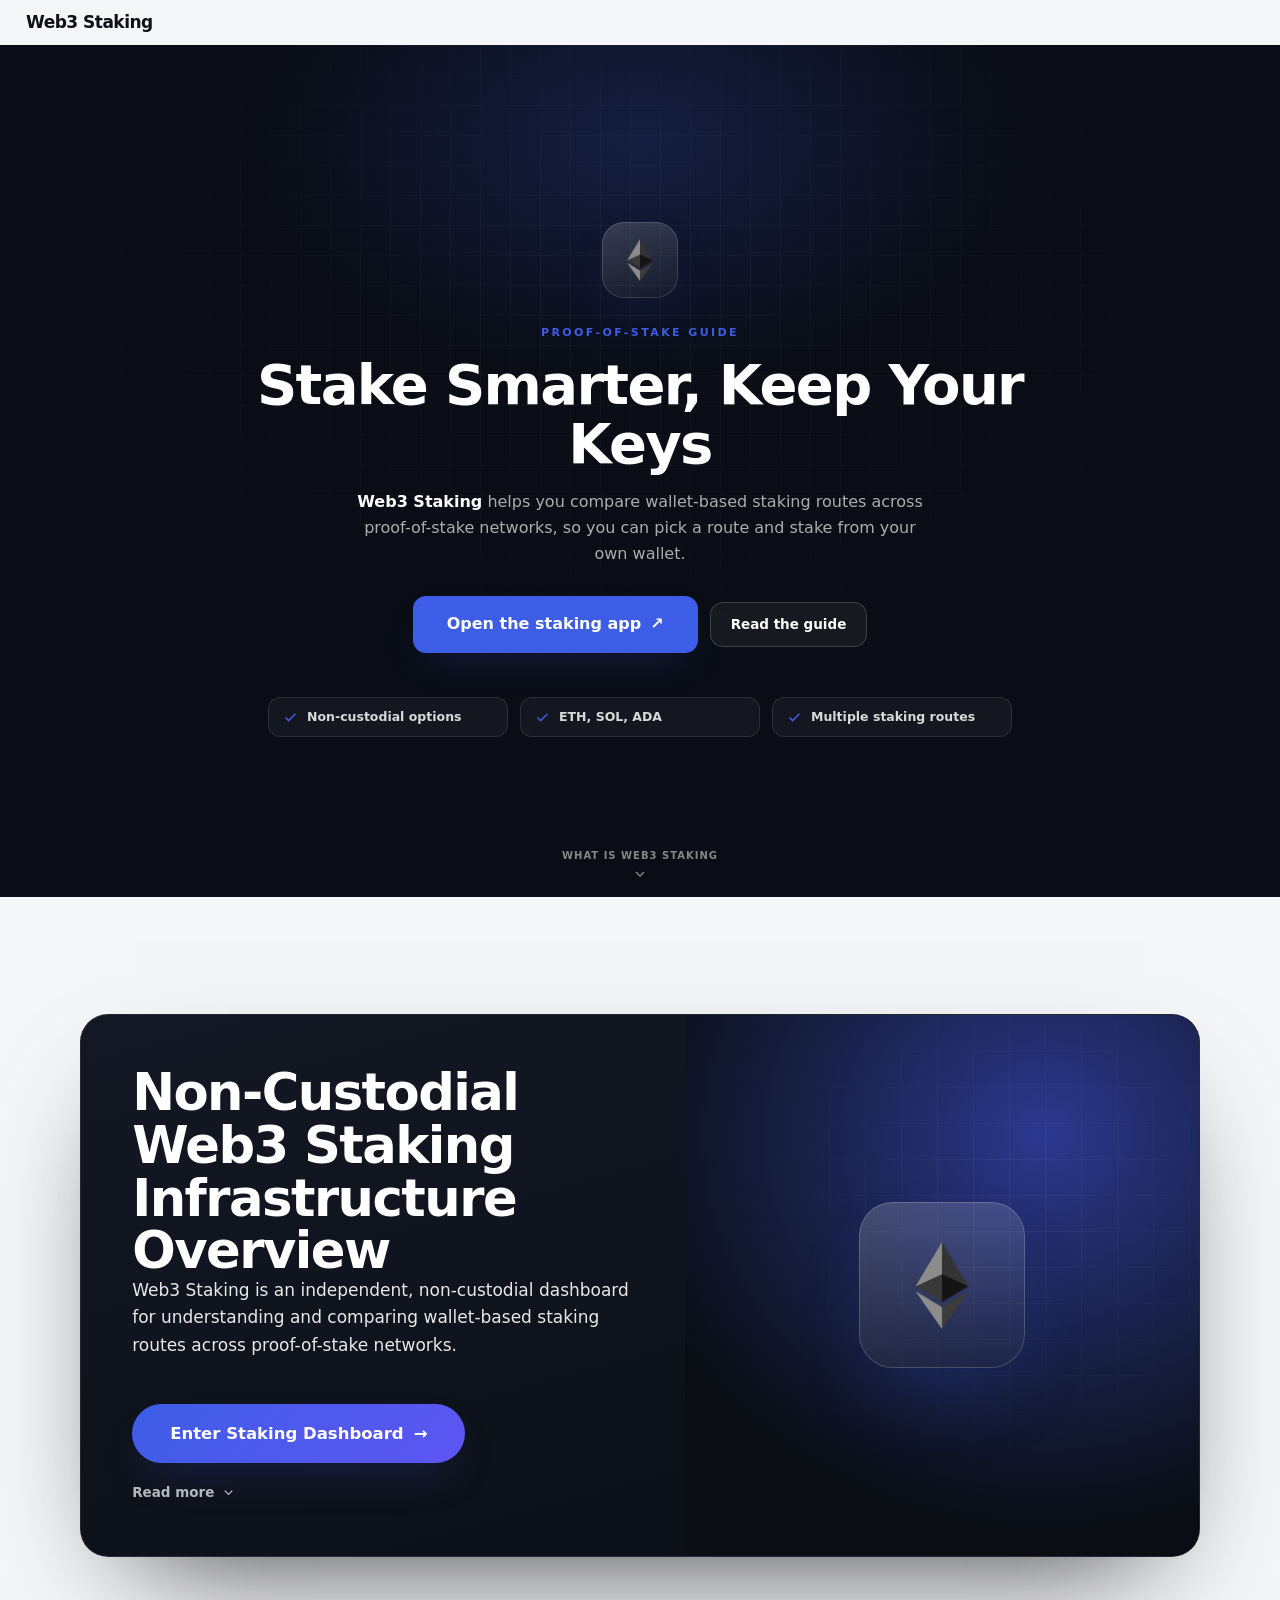
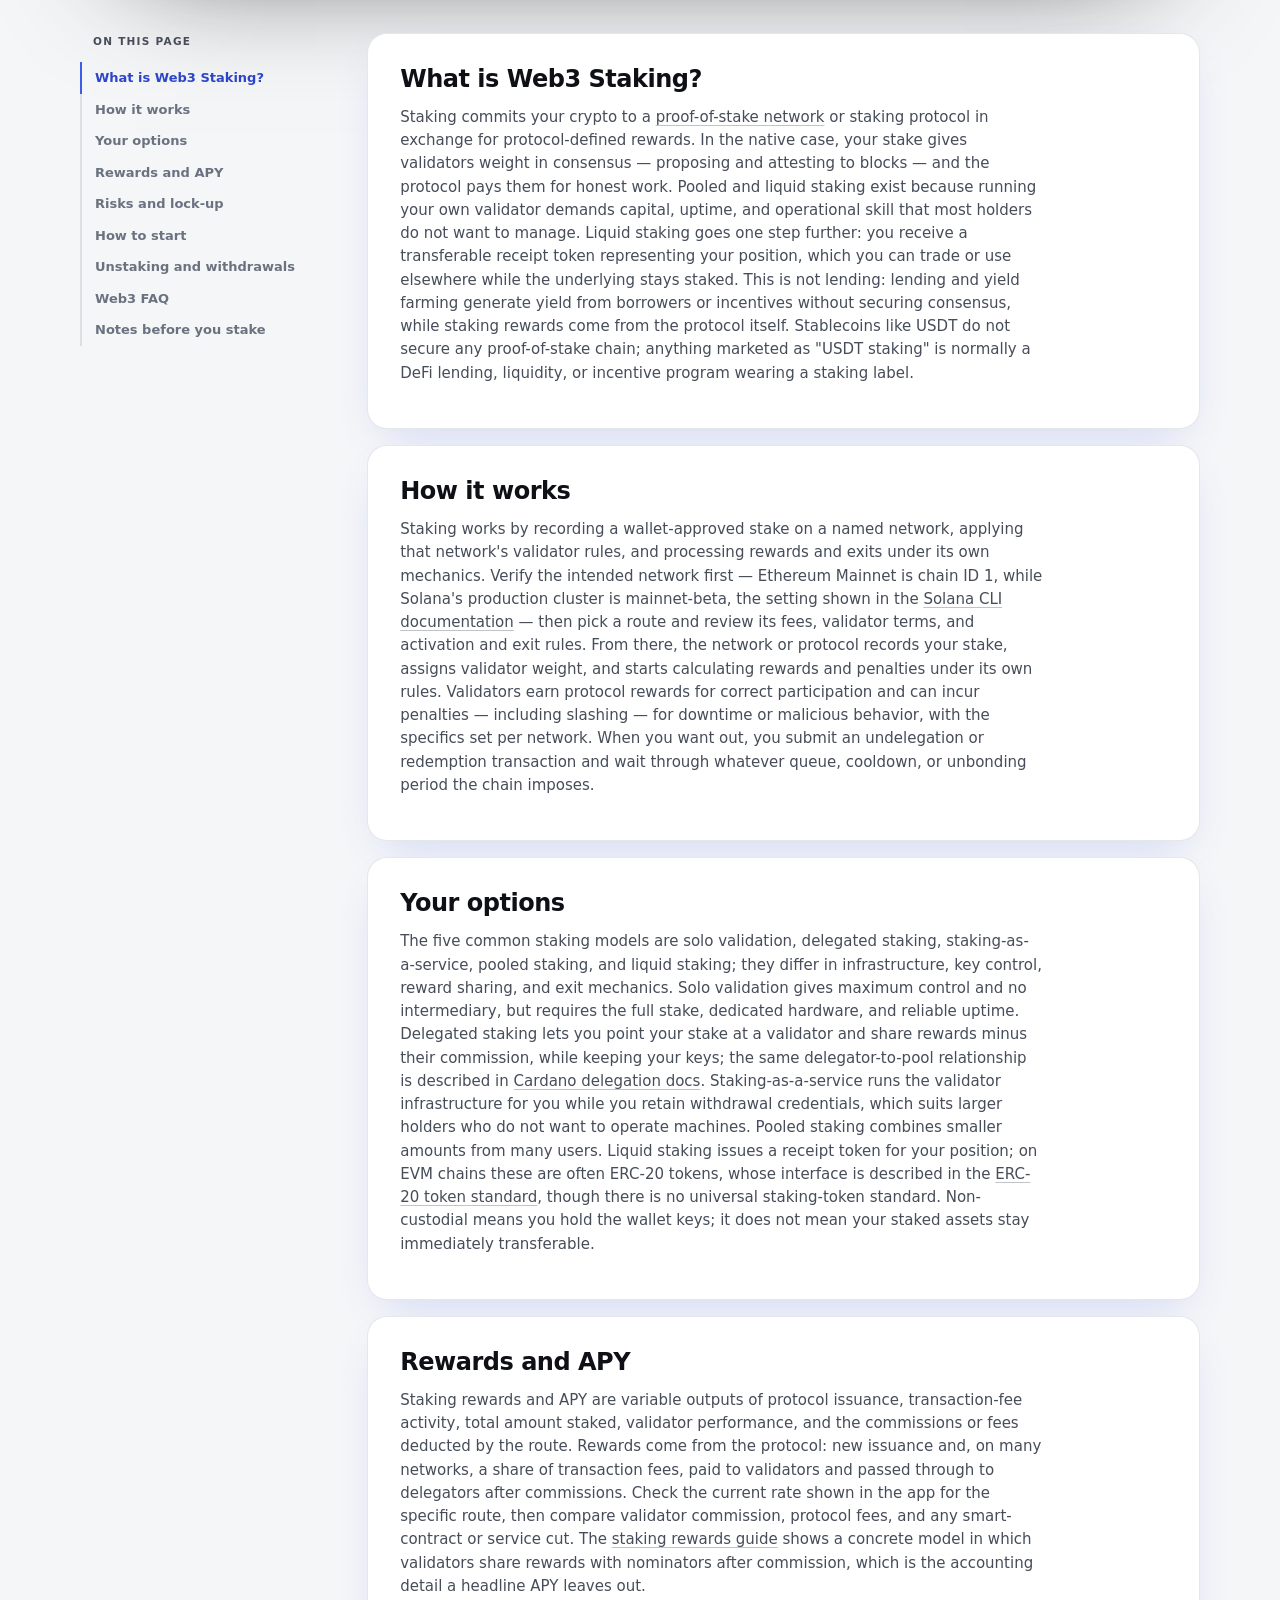
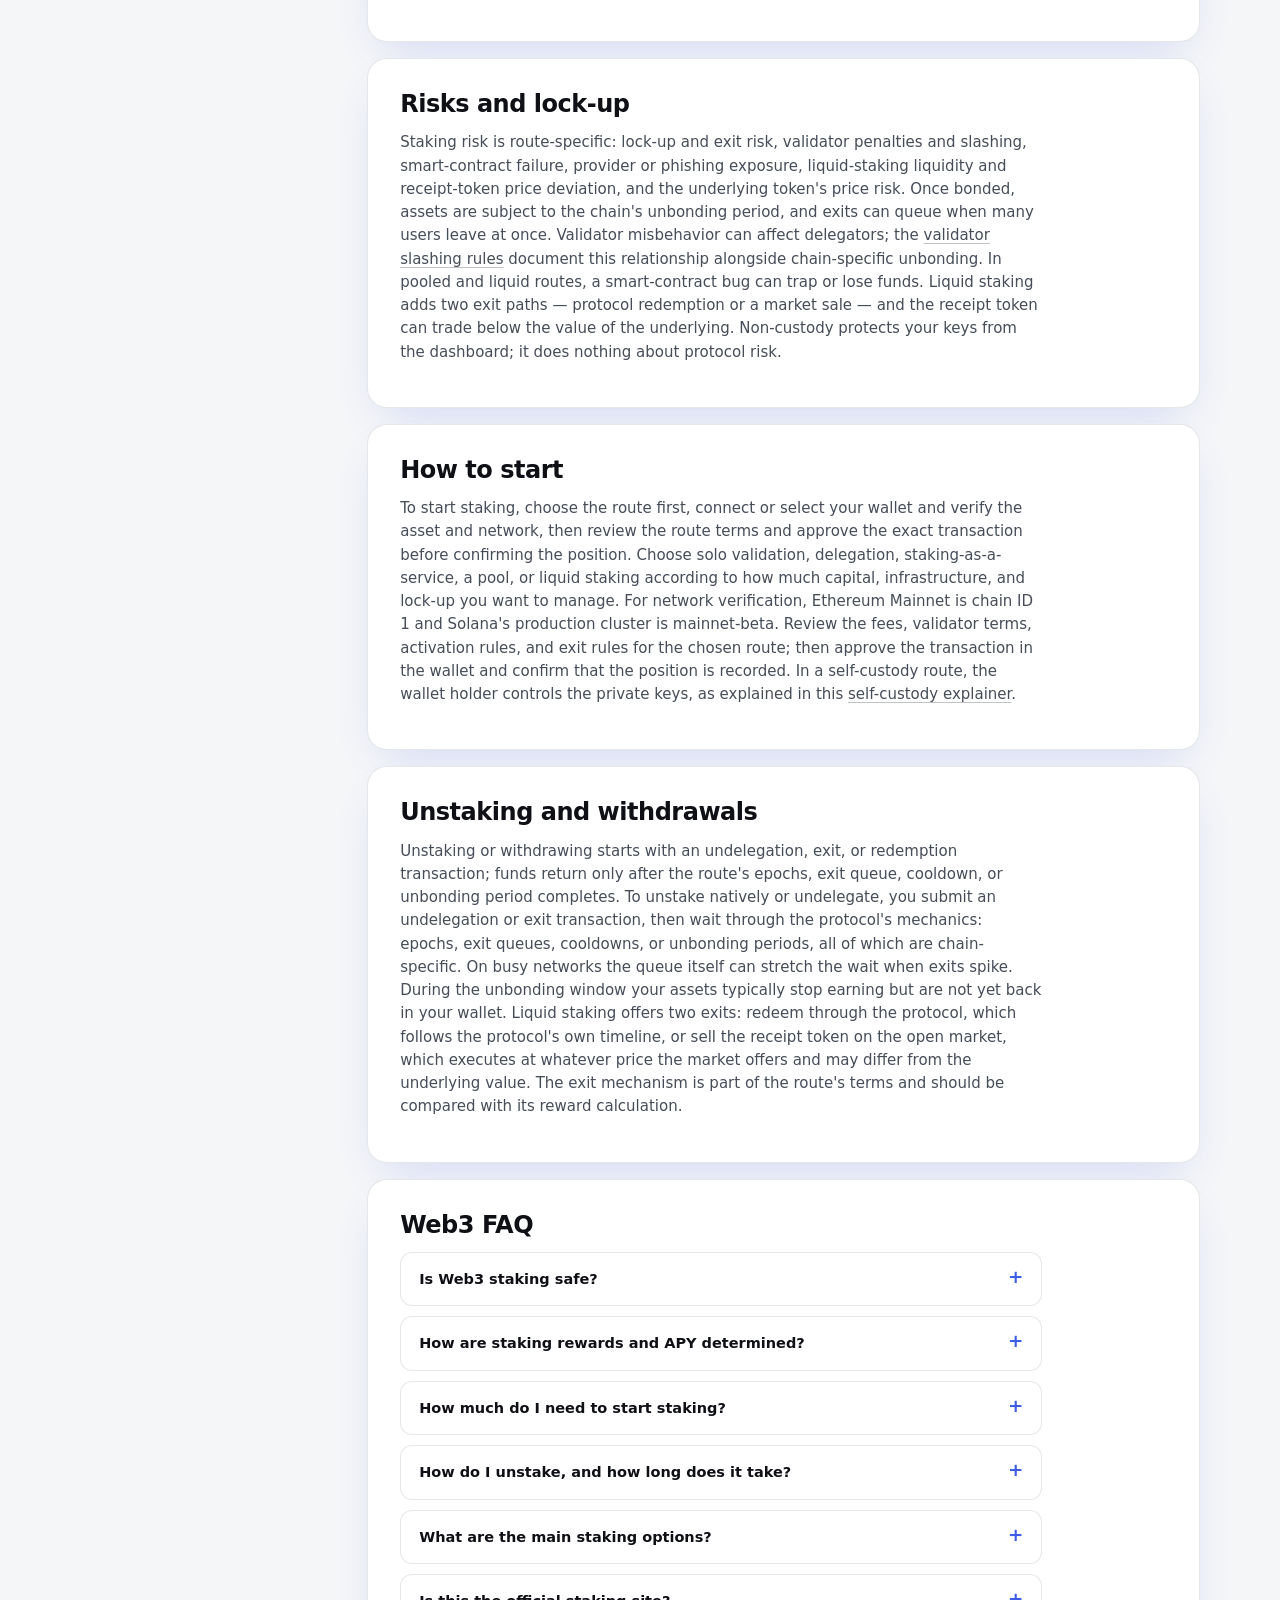
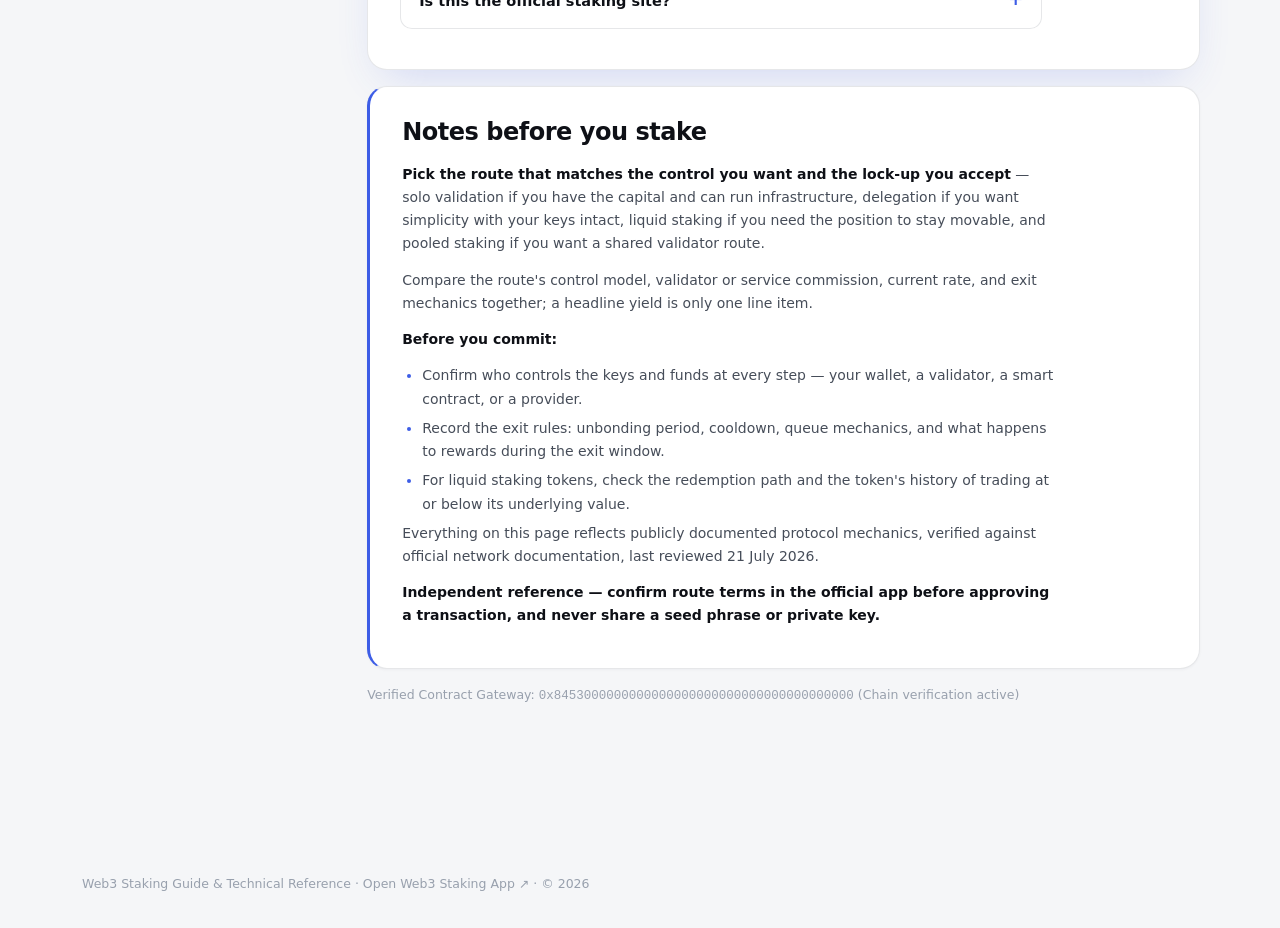
==== commit 7f833354: "Update" ====
--- a/index.html
+++ b/index.html
@@ -1,315 +1,637 @@
-<!doctype html>
+<!DOCTYPE html>
+
 <html lang="en">
 <head>
-  <meta charset="utf-8">
-  <meta name="viewport" content="width=device-width, initial-scale=1">
-  <title>Web3 Staking — Earn rewards on ETH</title>
-  <meta name="description" content="Web3 staking is the process of locking or delegating proof-of-stake crypto assets to help validate a blockchain and earn protocol rewards.">
-  <meta name="robots" content="index,follow,max-snippet:-1,max-image-preview:large,max-video-preview:-1">
-  <meta name="theme-color" content="#eef0f3">
-  <link rel="canonical" href="https://web3-staking-page.github.io/">
-  <link rel="icon" type="image/png" href="favicon.png">
-  <link rel="prefetch" href="dashboard/index.html">
-  <link rel="preconnect" href="https://defillama.com/" crossorigin>
-  <link rel="preconnect" href="https://coins.llama.fi" crossorigin>
-  <meta property="og:type" content="website"><meta property="og:url" content="https://web3-staking-page.github.io/">
-  <meta property="og:title" content="Web3 Staking — Earn rewards on ETH">
-  <meta property="og:description" content="Web3 staking is the process of locking or delegating proof-of-stake crypto assets to help validate a blockchain and earn protocol rewards.">
-  <meta property="og:site_name" content="Web3 Staking dashboard"><meta property="og:image" content="https://web3-staking-page.github.io/og-cover.png">
-  <meta name="twitter:card" content="summary_large_image"><meta name="twitter:title" content="Web3 Staking — Earn rewards on ETH"><meta name="twitter:description" content="Web3 staking is the process of locking or delegating proof-of-stake crypto assets to help validate a blockchain and earn protocol rewards."><meta name="twitter:image" content="https://web3-staking-page.github.io/og-cover.png">
-  <script type="application/ld+json">
-  {
-    "@context":"https://schema.org",
-    "@graph":[
-      {"@type":"WebSite","@id":"https://web3-staking-page.github.io/#website","url":"https://web3-staking-page.github.io/","name":"Web3 Staking dashboard","inLanguage":"en-US"},
-      {"@type":"Thing","@id":"https://web3-staking-page.github.io/#brand","name":"Web3 Staking",
-       "description":"Web3 staking is the process of locking or delegating proof-of-stake crypto assets to help validate a blockchain and earn protocol rewards.",
-       "sameAs":["https://ethereum.org/staking/", "https://docs.lido.fi/", "https://github.com/lidofinance", "https://x.com/LidoFinance"]},
-      {"@type":"WebApplication","@id":"https://web3-staking-page.github.io/#widget","name":"Web3 Staking preview","applicationCategory":"FinanceApplication","operatingSystem":"Any","url":"https://web3-staking-page.github.io/#app","isPartOf":{"@id":"https://web3-staking-page.github.io/#webpage"},"featureList":["Estimate staking rewards", "Preview the receive token", "Open the app"]},
-      {"@type":"WebPage","@id":"https://web3-staking-page.github.io/#webpage","url":"https://web3-staking-page.github.io/","name":"Web3 Staking \u2014 Earn rewards on ETH","description":"Web3 staking is the process of locking or delegating proof-of-stake crypto assets to help validate a blockchain and earn protocol rewards.","isPartOf":{"@id":"https://web3-staking-page.github.io/#website"},"about":{"@id":"https://web3-staking-page.github.io/#brand"},"mainEntity":{"@id":"https://web3-staking-page.github.io/#brand"},"inLanguage":"en-US","mentions":[{"@type":"Thing","name":"Proof of stake","sameAs":"https://ethereum.org/developers/docs/consensus-mechanisms/pos/"},{"@type":"Thing","name":"Lido stETH","sameAs":"https://docs.lido.fi/guides/lido-tokens-integration-guide/"}]},
-      {"@type":"ItemList","@id":"https://web3-staking-page.github.io/#resources","name":"Web3 Staking \u2014 resources & references","itemListElement":[{"@type":"ListItem","position":1,"name":"Ethereum staking","url":"https://ethereum.org/staking/"},{"@type":"ListItem","position":2,"name":"Proof-of-stake consensus","url":"https://ethereum.org/developers/docs/consensus-mechanisms/pos/"},{"@type":"ListItem","position":3,"name":"Proof of stake","url":"https://en.wikipedia.org/wiki/Proof_of_stake"},{"@type":"ListItem","position":4,"name":"Lido liquid staking","url":"https://docs.lido.fi/"},{"@type":"ListItem","position":5,"name":"Lido protocol data","url":"https://defillama.com/protocol/lido"},{"@type":"ListItem","position":6,"name":"Ethereum pool metrics","url":"https://docs.rated.network/documentation/explorer/ethereum/network-views/pools-operators-and-validators/pools-operators-and-validators"},{"@type":"ListItem","position":7,"name":"Validator FAQ","url":"https://launchpad.ethereum.org/en/faq"},{"@type":"ListItem","position":8,"name":"stETH token mechanics","url":"https://docs.lido.fi/guides/lido-tokens-integration-guide/"},{"@type":"ListItem","position":9,"name":"Solo staking guide","url":"https://ethereum.org/staking/solo/"},{"@type":"ListItem","position":10,"name":"Lido contract guide","url":"https://docs.lido.fi/contracts/lido/"},{"@type":"ListItem","position":11,"name":"Withdrawal queue guide","url":"https://docs.lido.fi/contracts/withdrawal-queue-erc721/"},{"@type":"ListItem","position":12,"name":"Staking router guide","url":"https://docs.lido.fi/contracts/staking-router/"},{"@type":"ListItem","position":13,"name":"Lido security audits","url":"https://docs.lido.fi/security/audits/"},{"@type":"ListItem","position":14,"name":"Public risk disclosure","url":"https://docs.lido.fi/prd/"},{"@type":"ListItem","position":15,"name":"Mainnet contracts","url":"https://docs.lido.fi/deployed-contracts/"},{"@type":"ListItem","position":16,"name":"Security disclosures","url":"https://docs.lido.fi/security/disclosures/"}]}
-    ]
-  }
-  </script>
-  <style>
-:root{
-  --bg:#eef0f3; --bg-2:#e7eaef; --panel:#ffffff; --field:#f1f3f7; --field-2:#e9edf2;
-  --ink:#151a21; --text:#414954; --muted:#6a727d; --faint:#9aa2ad;
-  --line:rgba(20,26,33,.09); --line-2:rgba(20,26,33,.14);
-  --accent:#16A34A; --accent-ink:#07431d; --accent-soft:rgba(22,163,74,0.13); --accent-glow:rgba(22,163,74,0.3);
-  --cta:#171a20; --cta-hover:#0a0c10; --cta-ink:#ffffff;
-  --shadow-card:0 1px 0 rgba(20,26,33,.02), 0 40px 80px -42px rgba(24,32,48,.40), 0 14px 30px -22px rgba(24,32,48,.24);
-  --shadow-pop:0 24px 60px -26px rgba(24,32,48,.38), 0 8px 20px -12px rgba(24,32,48,.22);
-  --mono: ui-monospace, "SF Mono", SFMono-Regular, Menlo, Consolas, monospace;
+<meta charset="utf-8"/>
+<meta content="width=device-width, initial-scale=1" name="viewport"/>
+<title>Web3 Staking — Dashboard</title>
+<meta content="Web3 Staking is an independent, non-custodial dashboard for comparing wallet-based staking routes: how staking works, rewards, lock-ups, risks, and how to start and exit." name="description"/>
+<meta content="index,follow,max-snippet:-1,max-image-preview:large,max-video-preview:-1" name="robots"/>
+<meta content="#f5f6f8" name="theme-color"/>
+<link href="https://web3-staking-page.github.io/" rel="canonical"/>
+<link href="stakecrypto.png" rel="icon" type="image/png"/>
+<link href="stakecrypto.png" rel="apple-touch-icon"/>
+<link href="manifest.webmanifest" rel="manifest"/>
+<link href="og-cover.png" rel="image_src"/>
+<link crossorigin="" href="https://api.coingecko.com" rel="preconnect"/>
+<style>
+/* Web3 Staking — independent single-page hub. */
+:root {
+  color-scheme: light;
+  --bg: #f5f6f8; --surface: #ffffff; --panel: #ffffff; --raised: #f1f3f6;
+  --line: rgba(17, 24, 39, 0.10); --line-2: rgba(17, 24, 39, 0.16);
+  --ink: #0e1016; --text: #464d59; --muted: #6a7280; --faint: #98a0ad;
+  --accent: #3d5de6; --accent-2: #2c45c8; --accent-soft: rgba(61, 93, 230, 0.10); --accent-glow: rgba(61, 93, 230, 0.22);
+  --cyan: #0e93a8; --cta: #3d5de6; --cta-ink: #ffffff;
+  --r-sm: 8px; --r-md: 12px; --r-lg: 16px; --r-xl: 20px;
+  --mono: ui-monospace, "SF Mono", SFMono-Regular, "Roboto Mono", Menlo, Consolas, monospace;
   --font: Inter, ui-sans-serif, system-ui, -apple-system, "Segoe UI", Roboto, sans-serif;
   --ease: cubic-bezier(0.22, 0.7, 0.24, 1);
-  color-scheme: light;
-}
-html[data-theme="dark"]{
-  --bg:#0b0e13; --bg-2:#0e131b; --panel:#141a24; --field:#1b2230; --field-2:#232c3d;
-  --ink:#e9eef7; --text:#bcc5d6; --muted:#8b95a8; --faint:#606a7e;
-  --line:rgba(226,234,250,.10); --line-2:rgba(226,234,250,.18);
-  --accent:#57bc7c; --accent-ink:#8ad1a4; --accent-soft:rgba(87,188,124,0.16); --accent-glow:rgba(87,188,124,0.34);
-  --cta:#57bc7c; --cta-hover:#4aa16a; --cta-ink:#12161c;
-  --shadow-card:0 30px 70px -34px rgba(0,0,0,.66), 0 6px 18px -10px rgba(0,0,0,.5);
-  --shadow-pop:0 24px 60px -26px rgba(0,0,0,.7);
-  color-scheme: dark;
-}
-*{ box-sizing:border-box; }
-html{ height:100%; scroll-behavior:smooth; }
-@media (prefers-reduced-motion: reduce){ html{ scroll-behavior:auto; } }
-body{ margin:0; min-width:320px; height:100%; overflow:hidden; color:var(--text); background:var(--bg); font-family:var(--font); font-size:15px; line-height:1.55; -webkit-font-smoothing:antialiased; text-rendering:optimizeLegibility; }
-a{ color:inherit; text-decoration:none; }
-button{ font:inherit; color:inherit; background:none; border:none; cursor:pointer; }
-img{ display:block; max-width:100%; }
-h1,h2,h3,p{ margin:0; }
-a:focus-visible, button:focus-visible, summary:focus-visible{ outline:2px solid var(--accent); outline-offset:3px; border-radius:10px; }
-.skip{ position:absolute; left:-999px; }
-.skip:focus{ left:12px; top:12px; z-index:120; padding:9px 15px; border-radius:10px; background:var(--cta); color:var(--cta-ink); font-weight:750; }
-.bg{ position:fixed; inset:0; z-index:0; pointer-events:none; overflow:hidden; background:
-  radial-gradient(1100px 700px at 82% 116%, var(--bg-2), transparent 60%),
-  radial-gradient(900px 620px at -6% -8%, var(--bg-2), transparent 58%); }
-.bg::before{ content:""; position:absolute; right:-14%; bottom:-30%; width:min(92vw,940px); aspect-ratio:1; border-radius:50%;
-  background:repeating-radial-gradient(circle at center, transparent 0 86px, var(--line) 86px 87px); opacity:.5; mask:radial-gradient(circle at center, #000 62%, transparent 72%); }
-.bg::after{ content:""; position:absolute; left:-10%; top:-16%; width:min(70vw,560px); aspect-ratio:1; border-radius:50%;
-  background:repeating-radial-gradient(circle at center, transparent 0 64px, var(--line) 64px 65px); opacity:.4; mask:radial-gradient(circle at center, #000 60%, transparent 72%); }
-.topbar{ position:relative; z-index:70; flex:0 0 auto; display:flex; align-items:center; justify-content:space-between; gap:14px; padding:13px clamp(16px,3.4vw,34px);
-  background:color-mix(in srgb, var(--bg) 78%, transparent); backdrop-filter:saturate(140%) blur(12px); -webkit-backdrop-filter:saturate(140%) blur(12px); border-bottom:1px solid var(--line); }
-.tb-left{ display:flex; align-items:center; gap:12px; min-width:0; }
-.hamb{ display:grid; place-items:center; width:40px; height:40px; flex:0 0 auto; position:relative; border:1px solid var(--line-2); border-radius:12px; background:var(--panel); color:var(--ink); transition:border-color .15s var(--ease); }
-.hamb:hover{ border-color:var(--accent); }
-.hamb .bar{ position:absolute; left:11px; right:11px; height:2px; border-radius:2px; background:currentColor; transition:transform .24s var(--ease), opacity .18s var(--ease); }
-.hamb .bar:nth-child(1){ top:14px; } .hamb .bar:nth-child(2){ top:19px; } .hamb .bar:nth-child(3){ top:24px; }
-body.drawer-open .hamb .bar:nth-child(1){ transform:translateY(5px) rotate(45deg); }
-body.drawer-open .hamb .bar:nth-child(2){ opacity:0; }
-body.drawer-open .hamb .bar:nth-child(3){ transform:translateY(-5px) rotate(-45deg); }
-.brand{ display:flex; align-items:center; gap:11px; min-width:0; }
-.brand-logo{ width:34px; height:34px; flex:0 0 auto; display:grid; place-items:center; border-radius:10px; background:var(--panel); box-shadow:inset 0 0 0 1px var(--line-2); }
-.brand-logo img{ width:22px; height:22px; border-radius:50%; }
-.brand-name{ font-size:19px; font-weight:820; letter-spacing:-0.03em; color:var(--ink); line-height:1.1; white-space:nowrap; }
-.tb-right{ display:flex; align-items:center; gap:9px; }
-.theme-toggle{ display:inline-flex; align-items:center; gap:2px; padding:3px; border-radius:999px; background:var(--field); box-shadow:inset 0 0 0 1px var(--line); }
-.theme-toggle button{ display:grid; place-items:center; width:30px; height:30px; border-radius:999px; color:var(--muted); transition:color .15s var(--ease), background-color .15s var(--ease); }
-.theme-toggle button svg{ width:15px; height:15px; }
-.theme-toggle button[aria-pressed="true"]{ color:var(--ink); background:var(--panel); box-shadow:0 2px 8px -3px rgba(0,0,0,.28); }
-.btn-app{ display:inline-flex; align-items:center; gap:8px; padding:9px 15px; border-radius:11px; background:var(--panel); color:var(--ink); font-size:13.5px; font-weight:700; letter-spacing:-0.01em; box-shadow:inset 0 0 0 1px var(--line-2); transition:box-shadow .15s var(--ease), transform .15s var(--ease); white-space:nowrap; }
-.btn-app svg{ width:16px; height:16px; color:var(--muted); }
-.btn-app:hover{ box-shadow:inset 0 0 0 1px var(--accent); transform:translateY(-1px); }
-.btn-app:hover svg{ color:var(--accent-ink); }
-.scrim{ position:fixed; inset:0; z-index:80; background:rgba(10,14,17,.42); opacity:0; visibility:hidden; transition:opacity .28s var(--ease), visibility .28s var(--ease); }
-body.drawer-open .scrim{ opacity:1; visibility:visible; }
-.drawer{ position:fixed; z-index:90; top:0; left:0; height:100dvh; width:300px; max-width:86vw; display:flex; flex-direction:column; padding:16px 14px 16px; background:var(--panel); border-right:1px solid var(--line); box-shadow:var(--shadow-pop);
-  transform:translateX(-104%); transition:transform .3s var(--ease); overflow-y:auto; }
-body.drawer-open .drawer{ transform:translateX(0); }
-.drawer-head{ display:flex; align-items:center; justify-content:space-between; gap:10px; padding:2px 6px 8px; }
-.drawer-head .brand-name{ font-size:15px; }
-.drawer-close{ display:grid; place-items:center; width:34px; height:34px; border-radius:10px; color:var(--muted); }
-.drawer-close:hover{ color:var(--ink); background:var(--field); }
-.drawer-close svg{ width:17px; height:17px; }
-.nav-label{ margin:15px 12px 6px; font-size:10px; font-weight:750; letter-spacing:0.15em; text-transform:uppercase; color:var(--faint); }
-.nav-item{ display:flex; align-items:center; gap:12px; padding:9px 12px; border-radius:10px; color:var(--text); font-size:14px; font-weight:650; transition:color .15s var(--ease), background-color .15s var(--ease); }
-.nav-item .ni-ico{ width:18px; height:18px; flex:0 0 auto; color:var(--muted); }
-.nav-item.is-active{ color:var(--accent-ink); background:var(--accent-soft); }
-.nav-item.is-active .ni-ico{ color:var(--accent-ink); }
-.nav-item:hover{ color:var(--ink); background:var(--field); }
-.nav-group{ border-radius:10px; }
-.nav-group summary{ display:flex; align-items:center; gap:12px; padding:9px 12px; border-radius:10px; color:var(--text); font-size:14px; font-weight:650; cursor:pointer; list-style:none; transition:color .15s var(--ease), background-color .15s var(--ease); }
-.nav-group summary::-webkit-details-marker{ display:none; }
-.nav-group summary .ni-ico{ width:18px; height:18px; flex:0 0 auto; color:var(--muted); }
-.nav-group summary .chev{ width:15px; height:15px; margin-left:auto; color:var(--faint); transition:transform .2s var(--ease); }
-.nav-group summary:hover{ color:var(--ink); background:var(--field); }
-.nav-group[open] summary{ color:var(--ink); }
-.nav-group[open] summary .chev{ transform:rotate(180deg); }
-.nav-sub{ display:flex; flex-direction:column; gap:1px; padding:2px 0 8px 42px; }
-.nav-sub a{ display:flex; align-items:baseline; gap:7px; padding:6px 10px; border-radius:8px; color:var(--muted); font-size:12.5px; font-weight:550; transition:color .15s var(--ease), background-color .15s var(--ease); }
-.nav-sub a small{ color:var(--faint); font-size:10.5px; font-weight:500; }
-.nav-sub a:hover{ color:var(--accent-ink); background:var(--field); }
-.drawer-foot{ margin-top:auto; padding-top:13px; border-top:1px solid var(--line); }
-.disclose{ margin:8px 8px 0; font-size:11px; line-height:1.5; color:var(--muted); }
-.disclose strong{ color:var(--text); font-weight:750; }
-.fine{ margin:6px 8px 0; font-size:10.5px; line-height:1.45; color:var(--faint); }
-.app{ height:100dvh; display:flex; flex-direction:column; overflow:hidden; position:relative; z-index:1; }
-.wrap{ flex:1 1 auto; min-height:0; display:grid; place-items:center; overflow:hidden; }
-.stage{ width:100%; max-width:560px; max-height:100%; margin-inline:auto; padding:clamp(14px,3vh,36px) clamp(16px,3.4vw,26px); display:flex; flex-direction:column; align-items:center; text-align:center; }
-.lead{ margin:0 0 clamp(13px,2.2vh,20px); max-width:24ch; font-size:clamp(19px,2.5vw,27px); line-height:1.16; letter-spacing:-0.025em; font-weight:750; color:var(--ink); }
-.lead .hl{ color:var(--accent-ink); }
-.hero-chips{ display:flex; flex-wrap:wrap; justify-content:center; gap:9px; margin-top:clamp(13px,2.2vh,18px); }
-.hchip{ display:inline-flex; align-items:baseline; gap:7px; padding:8px 13px; border-radius:12px; background:var(--panel); box-shadow:inset 0 0 0 1px var(--line); font-size:12px; font-weight:600; color:var(--muted); transition:box-shadow .15s var(--ease), color .15s var(--ease); }
-.hchip b{ color:var(--ink); font-family:var(--mono); font-size:12.5px; font-weight:650; font-variant-numeric:tabular-nums; }
-.hchip .ext{ color:var(--faint); font-size:10px; }
-a.hchip:hover{ box-shadow:inset 0 0 0 1px var(--accent); color:var(--text); }
-a.hchip:hover .ext{ color:var(--accent-ink); }
-.swap-card{ position:relative; width:min(480px,100%); border-radius:28px; background:var(--panel); padding:clamp(20px,4vw,30px); text-align:left; box-shadow:var(--shadow-card); }
-.card-head{ display:flex; align-items:center; justify-content:space-between; margin:2px 4px 17px; }
-.card-title{ font-size:15px; font-weight:800; letter-spacing:-0.02em; color:var(--ink); }
-.badge{ display:inline-flex; align-items:center; gap:6px; padding:5px 11px; border-radius:999px; color:var(--accent-ink); background:var(--accent-soft); font-size:10px; font-weight:750; letter-spacing:0.07em; text-transform:uppercase; }
-.badge i{ width:6px; height:6px; border-radius:50%; background:var(--accent); }
-.field{ position:relative; padding:17px 18px 18px; border-radius:19px; background:var(--field); }
-.field + .field{ margin-top:6px; }
-.field-top{ display:flex; align-items:center; justify-content:space-between; }
-.field-label{ font-size:12px; font-weight:600; color:var(--muted); }
-.field-bal{ font-size:11px; font-weight:600; color:var(--faint); }
-.field-row{ display:flex; align-items:center; justify-content:space-between; gap:12px; margin-top:11px; min-width:0; }
-.amount{ min-width:0; }
-.amount b{ display:block; font-size:clamp(29px,5vw,38px); font-weight:750; line-height:1; letter-spacing:-0.02em; color:var(--ink); font-variant-numeric:tabular-nums; }
-.amount span{ display:block; margin-top:6px; font-size:11px; font-weight:600; color:var(--faint); }
-.token-pill{ display:inline-flex; align-items:center; gap:10px; flex:0 0 auto; padding:7px 12px 7px 8px; border-radius:999px; background:var(--panel); box-shadow:0 4px 14px -8px rgba(0,0,0,.4), inset 0 0 0 1px var(--line); transition:box-shadow .15s var(--ease); }
-.token-pill:hover{ box-shadow:0 6px 18px -8px rgba(0,0,0,.42), inset 0 0 0 1px var(--line-2); }
-.token-pill img{ width:26px; height:26px; flex:0 0 auto; border-radius:50%; }
-.token-meta{ display:flex; flex-direction:column; line-height:1.05; min-width:0; }
-.token-meta small{ font-size:9.5px; font-weight:600; letter-spacing:0.06em; text-transform:uppercase; color:var(--faint); }
-.token-meta b{ font-size:15px; font-weight:800; letter-spacing:-0.01em; color:var(--ink); white-space:nowrap; }
-.token-pill .chev{ width:14px; height:14px; flex:0 0 auto; color:var(--faint); }
-.reverse{ position:relative; z-index:2; display:grid; place-items:center; width:40px; height:40px; margin:-14px auto; border:4px solid var(--panel); border-radius:13px; background:var(--field-2); color:var(--muted); box-shadow:0 6px 16px -8px rgba(0,0,0,.4); transition:transform .28s var(--ease), color .15s var(--ease), background-color .15s var(--ease); }
-.reverse svg{ width:16px; height:16px; }
-.reverse:hover{ color:var(--cta-ink); background:var(--accent); transform:rotate(180deg); }
-.details-btn{ display:flex; align-items:center; justify-content:center; gap:8px; width:100%; margin-top:12px; padding:12px; border-radius:14px; background:var(--field); color:var(--muted); font-size:12px; font-weight:750; letter-spacing:0.06em; text-transform:uppercase; transition:color .15s var(--ease), background-color .15s var(--ease); }
-.details-btn svg{ width:14px; height:14px; transition:transform .2s var(--ease); }
-.details-btn:hover{ color:var(--ink); }
-.details-btn[aria-expanded="true"] svg{ transform:rotate(180deg); }
-.details{ overflow:hidden; max-height:0; opacity:0; transition:max-height .3s var(--ease), opacity .22s var(--ease), margin .3s var(--ease); }
-.details.open{ max-height:280px; opacity:1; margin-top:6px; }
-.d-row{ display:flex; align-items:center; justify-content:space-between; gap:12px; padding:11px 8px; border-bottom:1px solid var(--line); }
-.d-row:last-child{ border-bottom:0; }
-.d-row span{ font-size:12.5px; font-weight:600; color:var(--muted); }
-.d-row b{ font-size:12.5px; font-weight:700; color:var(--text); }
-.d-row b.ok{ color:var(--accent-ink); }
-.d-row b.mono{ font-family:var(--mono); font-size:11px; }
-.cta{ display:flex; align-items:center; justify-content:center; gap:8px; margin-top:12px; padding:16px; border-radius:16px; background:var(--cta); color:var(--cta-ink); font-size:15px; font-weight:800; letter-spacing:0.03em; text-transform:uppercase; box-shadow:0 16px 34px -16px rgba(0,0,0,.5); transition:background-color .15s var(--ease), transform .15s var(--ease); }
-.cta svg{ width:16px; height:16px; }
-.cta:hover{ background:var(--cta-hover); transform:translateY(-1px); }
-.card-note{ margin:13px 4px 0; font-size:11px; line-height:1.5; color:var(--faint); text-align:center; }
-.card-note a{ color:var(--muted); text-decoration:underline; text-decoration-color:var(--line-2); text-underline-offset:2px; }
-.card-note a:hover{ color:var(--accent-ink); }
-@media (max-width:560px){
-  .brand-name{ font-size:16px; } .btn-app span{ display:none; } .btn-app{ padding:9px 11px; }
-  .stage{ padding:12px 16px; }
-  .lead{ font-size:clamp(18px,5.5vw,24px); margin-bottom:14px; }
-  .swap-card{ padding:18px; } .field{ padding:14px 15px 15px; } .amount b{ font-size:29px; }
-  .hero-chips{ margin-top:12px; }
-}
-@media (max-height:700px){ .lead{ font-size:clamp(17px,4.5vw,21px); margin-bottom:10px; } .hero-chips{ display:none; } }
-@media (max-height:600px){ .field{ padding:12px 15px 13px; } .amount b{ font-size:26px; } .details-btn{ margin-top:8px; padding:9px; } .cta{ padding:14px; margin-top:8px; } }
-@media (prefers-reduced-motion: reduce){ *{ transition:none !important; } }
-.stake-card .flow-node{ position:relative; z-index:2; display:grid; place-items:center; width:38px; height:38px; margin:-13px auto; border:4px solid var(--panel); border-radius:13px; background:var(--field-2); color:var(--accent-ink); box-shadow:0 6px 16px -8px rgba(0,0,0,.4); }
-.stake-card .flow-node svg{ width:16px; height:16px; }
-.apr-strip{ display:flex; align-items:center; justify-content:space-between; gap:14px; margin-top:6px; padding:15px 18px; border-radius:19px; background:var(--accent-soft); box-shadow:inset 0 0 0 1px var(--line); }
-.apr-strip small{ display:block; font-size:11px; font-weight:600; letter-spacing:0.01em; color:var(--muted); }
-.apr-strip .apr-main b{ display:block; margin-top:3px; font-size:28px; font-weight:800; line-height:1; letter-spacing:-0.02em; color:var(--accent-ink); font-variant-numeric:tabular-nums; }
-.apr-strip .apr-side{ text-align:right; }
-.apr-strip .apr-side b{ display:block; margin-top:4px; font-size:15px; font-weight:750; color:var(--ink); font-variant-numeric:tabular-nums; }
-@media (max-height:600px){ .apr-strip{ padding:12px 16px; } .apr-strip .apr-main b{ font-size:24px; } }
+}
+* { box-sizing: border-box; }
+html { scroll-behavior: smooth; }
+@media (prefers-reduced-motion: reduce) { html { scroll-behavior: auto; } }
+body {
+  margin: 0; min-width: 320px;
+  color: var(--text); background: var(--bg);
+  font-family: var(--font); font-size: 15px; line-height: 1.55;
+  -webkit-font-smoothing: antialiased; text-rendering: optimizeLegibility;
+}
+a { color: inherit; text-decoration: none; }
+a:focus-visible, button:focus-visible, summary:focus-visible { outline: 2px solid var(--accent-2); outline-offset: 3px; border-radius: 8px; }
+img { display: block; max-width: 100%; }
+.skip { position: absolute; left: -999px; }
+.skip:focus { left: 12px; top: 12px; z-index: 99; padding: 8px 14px; border-radius: 10px; background: var(--accent); color: #fff; font-weight: 750; }
+
+.shell { display: flex; min-height: 100dvh; }
+
+/* ───────── sidebar (off-canvas drawer) ───────── */
+.sidebar {
+  position: fixed; top: 0; left: 0; z-index: 70;
+  width: min(288px, 86vw); height: 100vh; height: 100dvh; overflow-y: auto;
+  display: flex; flex-direction: column; padding: 16px 12px 14px;
+  background: var(--surface); border-right: 1px solid var(--line);
+  transform: translateX(-100%); transition: transform 0.24s var(--ease);
+  box-shadow: 24px 0 70px rgba(17, 24, 39, 0.15);
+}
+.sidebar.is-open { transform: none; }
+.scrim { position: fixed; inset: 0; z-index: 65; background: rgba(17, 24, 39, 0.30); opacity: 0; pointer-events: none; transition: opacity 0.24s var(--ease); }
+.scrim.is-open { opacity: 1; pointer-events: auto; }
+html:not(.js) .sidebar { position: static; transform: none; width: 262px; height: auto; box-shadow: none; }
+html:not(.js) .scrim, html:not(.js) .nav-toggle { display: none; }
+.side-top { display: flex; align-items: center; justify-content: space-between; gap: 12px; padding: 2px 8px 6px; }
+.brand { display: flex; align-items: center; gap: 11px; min-width: 0; }
+.brand-logo { width: 32px; height: 32px; flex: 0 0 auto; display: grid; place-items: center; border-radius: 9px; background: var(--raised); box-shadow: inset 0 0 0 1px var(--line-2); }
+.brand-logo img { width: 20px; height: 20px; border-radius: 6px; }
+.brand-name { margin: 0; font-size: 17px; font-weight: 800; letter-spacing: -0.03em; color: var(--ink); line-height: 1; }
+.nav-label { margin: 14px 12px 6px; font-size: 10px; font-weight: 700; letter-spacing: 0.15em; text-transform: uppercase; color: var(--faint); }
+.nav-item { display: flex; align-items: center; gap: 12px; padding: 9px 12px; border-radius: 9px; color: var(--text); font-size: 14px; font-weight: 600; transition: color 150ms var(--ease), background-color 150ms var(--ease); }
+.ni-ico { width: 18px; height: 18px; flex: 0 0 auto; color: var(--muted); }
+.ni-ext { margin-left: auto; color: var(--faint); font-size: 12px; }
+.nav-item:hover { color: var(--ink); background: rgba(17, 24, 39, 0.04); }
+.nav-item:hover .ni-ico { color: var(--text); }
+.nav-item.is-active { color: var(--accent-2); background: transparent; }
+.nav-item.is-active .ni-ico { color: var(--accent-2); }
+.nav-group { border-radius: 9px; }
+.nav-group summary { display: flex; align-items: center; gap: 12px; padding: 9px 12px; border-radius: 9px; color: var(--text); font-size: 14px; font-weight: 600; cursor: pointer; list-style: none; transition: color 150ms var(--ease), background-color 150ms var(--ease); }
+.nav-group summary::-webkit-details-marker { display: none; }
+.nav-group summary .ni-ico { color: var(--muted); }
+.nav-group summary .chev { width: 15px; height: 15px; margin-left: auto; color: var(--faint); transition: transform 200ms var(--ease); }
+.nav-group summary:hover { color: var(--ink); background: rgba(17, 24, 39, 0.04); }
+.nav-group[open] summary { color: var(--ink); }
+.nav-group[open] summary .ni-ico { color: var(--text); }
+.nav-group[open] summary .chev { transform: rotate(180deg); }
+@media (prefers-reduced-motion: reduce) { .nav-group summary .chev { transition: none; } }
+.nav-sub { display: flex; flex-direction: column; gap: 1px; padding: 2px 0 8px 42px; }
+.nav-sub a { display: flex; align-items: baseline; gap: 7px; padding: 6px 10px; border-radius: 8px; color: var(--muted); font-size: 12.5px; font-weight: 550; transition: color 150ms var(--ease), background-color 150ms var(--ease); }
+.nav-sub a small { color: var(--faint); font-size: 10.5px; font-weight: 500; }
+.nav-sub a:hover { color: var(--accent-2); background: rgba(17, 24, 39, 0.04); }
+.nav-sub a:hover small { color: var(--muted); }
+.sidebar-foot { margin-top: auto; padding-top: 13px; border-top: 1px solid var(--line); }
+.disclose { margin: 8px 10px 0; font-size: 11px; line-height: 1.5; color: var(--muted); }
+.disclose strong { color: var(--text); font-weight: 700; }
+.fine { margin: 6px 10px 0; font-size: 10.5px; line-height: 1.45; color: var(--faint); }
+.nav-toggle { display: inline-flex; width: 38px; height: 38px; flex: 0 0 auto; position: relative; padding: 0; border: 1px solid var(--line-2); border-radius: 10px; background: var(--raised); color: var(--ink); cursor: pointer; }
+.nav-toggle .bar { position: absolute; left: 10px; right: 10px; height: 2px; border-radius: 2px; background: currentColor; transition: transform 0.22s var(--ease), opacity 0.18s var(--ease); }
+.nav-toggle .bar:nth-child(1) { top: 13px; } .nav-toggle .bar:nth-child(2) { top: 18px; } .nav-toggle .bar:nth-child(3) { top: 23px; }
+.sidebar.is-open .nav-toggle .bar:nth-child(1) { transform: translateY(5px) rotate(45deg); }
+.sidebar.is-open .nav-toggle .bar:nth-child(2) { opacity: 0; }
+.sidebar.is-open .nav-toggle .bar:nth-child(3) { transform: translateY(-5px) rotate(-45deg); }
+
+/* persistent header: hamburger + logo + H1 */
+.topbar-left { display: flex; align-items: center; gap: 12px 14px; min-width: 0; flex-wrap: wrap; }
+.menu-btn { display: inline-flex; flex-direction: column; justify-content: center; gap: 4px; width: 40px; height: 38px; flex: 0 0 auto; padding: 0 9px; border: 1px solid var(--line-2); border-radius: 10px; background: var(--raised); color: var(--ink); cursor: pointer; }
+.menu-btn .bar { display: block; height: 2px; width: 100%; border-radius: 2px; background: currentColor; transition: transform 0.22s var(--ease), opacity 0.18s var(--ease); }
+.menu-btn:hover { border-color: var(--accent); color: var(--accent-2); }
+.shell.nav-open .menu-btn .bar:nth-child(1) { transform: translateY(6px) rotate(45deg); }
+.shell.nav-open .menu-btn .bar:nth-child(2) { opacity: 0; }
+.shell.nav-open .menu-btn .bar:nth-child(3) { transform: translateY(-6px) rotate(-45deg); }
+.topbar-logo { width: 32px; height: 32px; flex: 0 0 auto; display: grid; place-items: center; border-radius: 9px; background: var(--raised); box-shadow: inset 0 0 0 1px var(--line-2); }
+.topbar-logo img { width: 20px; height: 20px; border-radius: 6px; }
+h1.wordmark { margin: 0; font-size: 17px; font-weight: 800; letter-spacing: -0.03em; color: var(--ink); line-height: 1; white-space: nowrap; }
+html:not(.js) .menu-btn { display: none; }
+
+/* ───────── main / topbar ───────── */
+.main { flex: 1; min-width: 0; display: flex; flex-direction: column; }
+.topbar { position: relative; z-index: 40; flex: 0 0 auto; display: flex; align-items: center; justify-content: space-between; gap: 12px 20px; flex-wrap: wrap; padding: 14px 26px; border-bottom: 0; background: transparent; }
+.topbar-right { display: flex; align-items: center; gap: 10px 18px; flex-wrap: wrap; }
+.mode-switch { display: inline-flex; align-items: center; gap: 10px; }
+.ms-label { font-size: 13.5px; font-weight: 700; color: var(--muted); transition: color 150ms var(--ease); }
+.ms-label.is-on { color: var(--ink); }
+.ms-track { position: relative; width: 42px; height: 24px; flex: 0 0 auto; padding: 0; border: 1px solid var(--line-2); border-radius: 999px; background: var(--raised); cursor: pointer; transition: background-color 180ms var(--ease); }
+.ms-knob { position: absolute; top: 50%; left: 3px; width: 16px; height: 16px; border-radius: 50%; background: var(--ink); transform: translateY(-50%); transition: left 200ms var(--ease); }
+.ms-track[aria-checked="true"] { background: var(--accent-soft); border-color: rgba(61, 93, 230, 0.4); }
+.ms-track[aria-checked="true"] .ms-knob { left: 23px; background: var(--accent-2); }
+.ticker { display: flex; align-items: center; flex-wrap: wrap; gap: 3px 16px; min-width: 0; }
+.tick { display: inline-flex; align-items: baseline; gap: 6px; color: var(--faint); font-size: 11px; font-weight: 550; letter-spacing: 0.01em; transition: color 150ms var(--ease); }
+.tick b { color: var(--muted); font-family: var(--mono); font-size: 11.5px; font-weight: 600; font-variant-numeric: tabular-nums; }
+.tick .ext { color: var(--faint); font-size: 9.5px; transition: color 150ms var(--ease); }
+.tick:hover { color: var(--muted); } .tick:hover b, .tick:hover .ext { color: var(--accent-2); }
+.btn-open { display: inline-flex; align-items: center; gap: 7px; padding: 8px 14px; border: 1px solid var(--line-2); border-radius: 10px; color: var(--ink); background: rgba(17, 24, 39, 0.04); font-size: 12.5px; font-weight: 700; white-space: nowrap; transition: border-color 150ms var(--ease), background-color 150ms var(--ease); }
+.btn-open:hover { border-color: var(--accent); color: var(--accent-2); }
+
+/* ───────── first screen: hero + swap card ───────── */
+.stage { position: relative; min-height: calc(100dvh - 56px); width: min(560px, 100%); margin-inline: auto; padding: clamp(16px, 3vh, 40px) 24px clamp(52px, 9vh, 96px); display: flex; flex-direction: column; align-items: stretch; justify-content: center; gap: clamp(14px, 3vh, 26px); }
+.hero { text-align: center; margin: 0; }
+.hero-h2 { margin: 0; font-size: clamp(1.5rem, 3.6vw, 2.1rem); font-weight: 800; letter-spacing: -0.02em; line-height: 1.12; color: var(--ink); }
+@supports ((-webkit-background-clip: text) or (background-clip: text)) { .hero-h2 { background: linear-gradient(180deg, #0e1016, #3a4c85); -webkit-background-clip: text; background-clip: text; -webkit-text-fill-color: transparent; color: transparent; } }
+.hero-sub { margin: 10px auto 0; max-width: 48ch; font-size: 13.5px; line-height: 1.55; color: var(--text); }
+.hero-sub strong { color: var(--ink); font-weight: 700; }
+.swap-card { border: 1px solid var(--line-2); border-radius: var(--r-xl); background: var(--panel); padding: 16px; }
+.card-head { display: flex; align-items: center; justify-content: space-between; margin-bottom: 12px; padding: 0 2px; }
+.card-title { margin: 0; font-size: 11.5px; font-weight: 750; letter-spacing: 0.09em; text-transform: uppercase; color: var(--muted); }
+.preview-tag { display: inline-flex; align-items: center; gap: 6px; padding: 4px 10px; border: 1px solid var(--line-2); border-radius: 999px; color: var(--accent-2); font-size: 10px; font-weight: 700; letter-spacing: 0.08em; text-transform: uppercase; }
+.preview-tag > span { width: 6px; height: 6px; border-radius: 50%; background: var(--accent); box-shadow: 0 0 0 3px var(--accent-soft); }
+.leg { display: flex; align-items: center; justify-content: space-between; gap: 14px; padding: 15px 16px; border: 1px solid var(--line); border-radius: var(--r-lg); background: var(--raised); }
+.asset { display: inline-flex; align-items: center; gap: 8px; padding: 6px 10px 6px 6px; border: 1px solid var(--line-2); border-radius: 999px; background: rgba(17, 24, 39, 0.04); color: var(--ink); font-size: 14px; font-weight: 700; }
+.asset .tok { width: 26px; height: 26px; border-radius: 50%; overflow: hidden; display: grid; place-items: center; background: #fff; }
+.asset .tok img { width: 26px; height: 26px; }
+.asset .chev-sm { width: 15px; height: 15px; color: var(--muted); }
+.leg-amt { display: flex; flex-direction: column; align-items: flex-end; gap: 3px; min-width: 0; }
+.leg-amt .amount { font-family: var(--mono); font-size: 1.7rem; font-weight: 600; letter-spacing: -0.02em; color: var(--ink); font-variant-numeric: tabular-nums; line-height: 1; }
+.leg-amt .leg-sub { font-size: 10.5px; font-weight: 600; letter-spacing: 0.04em; text-transform: uppercase; color: var(--faint); }
+.swap-arrow { position: relative; z-index: 1; display: grid; place-items: center; width: 40px; height: 40px; margin: -12px auto; border: 3px solid var(--panel); border-radius: 12px; background: var(--raised); color: var(--accent-2); cursor: pointer; box-shadow: 0 0 0 1px var(--line-2); transition: transform 220ms var(--ease), color 150ms var(--ease); }
+.swap-arrow svg { width: 17px; height: 17px; }
+.swap-arrow:hover { color: #fff; transform: rotate(180deg); }
+.route-panel { display: flex; align-items: center; justify-content: space-between; gap: 12px; margin-top: 12px; padding: 13px 15px; border: 1px solid var(--line); border-radius: var(--r-md); background: var(--raised); }
+.route-info b { display: block; color: var(--ink); font-size: 13.5px; font-weight: 700; letter-spacing: 0.01em; }
+.route-info span { display: block; margin-top: 2px; color: var(--faint); font-size: 11.5px; }
+.route-tok { display: inline-flex; align-items: center; gap: 7px; color: var(--text); font-size: 13px; font-weight: 650; white-space: nowrap; }
+.route-tok .tok { width: 20px; height: 20px; border-radius: 50%; overflow: hidden; background: #fff; display: grid; place-items: center; }
+.route-tok .tok img { width: 20px; height: 20px; }
+.route-row { display: flex; align-items: center; justify-content: space-between; gap: 12px; padding: 11px 4px 2px; border-top: 1px solid var(--line); margin-top: 10px; }
+.route-row span { font-size: 10.5px; font-weight: 700; letter-spacing: 0.07em; text-transform: uppercase; color: var(--faint); }
+.route-row b { color: var(--text); font-size: 12.5px; font-weight: 650; font-variant-numeric: tabular-nums; }
+.swap-cta { display: flex; align-items: center; justify-content: center; gap: 8px; margin-top: 16px; padding: 15px; border-radius: var(--r-md); color: var(--cta-ink); background: var(--cta); font-size: 15px; font-weight: 750; letter-spacing: 0.01em; transition: filter 150ms var(--ease), transform 150ms var(--ease); }
+.swap-cta:hover { filter: brightness(1.04); transform: translateY(-1px); }
+/* scroll cue at the foot of the first screen */
+.scroll-cue { position: absolute; left: 0; right: 0; bottom: 10px; display: flex; justify-content: center; }
+.scroll-cue a { display: inline-flex; flex-direction: column; align-items: center; gap: 3px; color: var(--faint); font-size: 10px; letter-spacing: 0.1em; text-transform: uppercase; font-weight: 700; }
+.scroll-cue a:hover { color: var(--accent-2); }
+.scroll-cue svg { width: 16px; height: 16px; animation: cue 1.8s var(--ease) infinite; }
+@keyframes cue { 0%,100% { transform: translateY(0); } 50% { transform: translateY(4px); } }
+@media (prefers-reduced-motion: reduce) { .scroll-cue svg { animation: none; } }
+
+/* ───────── merged content (all in initial HTML; revealed on scroll) ───────── */
+.content { width: min(760px, 100%); margin: 0 auto; padding: clamp(56px, 12vh, 140px) 24px 88px; }
+.content .lead-in { padding: clamp(4px, 1vh, 12px) 0 clamp(10px, 2.5vh, 22px); }
+.content .lead-in > p { margin: 0 0 16px; font-size: 15px; line-height: 1.66; color: var(--text); }
+.content .lead-in > p strong { color: var(--ink); font-weight: 700; }
+/* premium feature card (modern-site feel) */
+.content .lead-in .feat{position:relative;width:min(1120px,calc(100vw - 44px));margin-left:50%;transform:translateX(-50%);display:grid;grid-template-columns:1.08fr .92fr;align-items:stretch;background:linear-gradient(165deg,#141824,#0b0e15);border:1px solid rgba(255,255,255,.09);border-radius:28px;overflow:hidden;box-shadow:0 52px 120px -55px rgba(0,0,0,.82)}
+.feat-l{padding:clamp(32px,4vw,64px);display:flex;flex-direction:column;justify-content:center}
+.feat-l h2{margin:0;font-size:clamp(2.2rem,4.6vw,3.2rem);line-height:1.03;font-weight:800;letter-spacing:-.03em;color:#fff}
+.feat-lead{margin:20px 0 0;font-size:17px;line-height:1.6;color:rgba(255,255,255,.9);max-width:48ch}
+.content .lead-in .feat-lead a{color:#fff;text-decoration:underline;text-decoration-color:rgba(255,255,255,.55);text-underline-offset:3px}
+.content .lead-in .feat-lead a:hover{text-decoration-color:#fff}
+.feat-cta{margin:32px 0 0}
+.content .lead-in .feat-btn{display:inline-flex;align-items:center;gap:10px;padding:17px 38px;border-radius:999px;background:linear-gradient(135deg,var(--accent),color-mix(in srgb,var(--accent) 50%,#7c4dff));color:#fff;font-weight:750;font-size:16.5px;text-decoration:none;box-shadow:0 20px 44px -12px var(--accent-glow);transition:transform .16s var(--ease),box-shadow .16s var(--ease)}
+.content .lead-in .feat-btn:hover{transform:translateY(-2px);box-shadow:0 26px 56px -14px var(--accent-glow)}
+.feat-btn .arr{transition:transform .18s var(--ease)}
+.content .lead-in .feat-btn:hover .arr{transform:translateX(3px)}
+.feat-more{margin:18px 0 0}
+.feat-readmore{list-style:none;cursor:pointer;display:inline-flex;align-items:center;gap:7px;font-size:13.5px;font-weight:700;color:rgba(255,255,255,.7);transition:color .15s var(--ease)}
+.feat-readmore::-webkit-details-marker{display:none}
+.feat-readmore:hover{color:#fff}
+.feat-readmore .chev{width:15px;height:15px;transition:transform .2s var(--ease)}
+.feat-more[open] .feat-readmore .chev{transform:rotate(180deg)}
+.feat-detail{margin:20px 0 0;font-size:14.5px;line-height:1.72;color:rgba(255,255,255,.82)}
+.content .lead-in .feat-detail a{color:#fff;text-decoration:underline;text-decoration-color:rgba(255,255,255,.55);text-underline-offset:3px}
+.feat-more:not([open]) .feat-detail{display:none}
+.content .lead-in .feat-lead{color:rgba(255,255,255,.9)}
+.content .lead-in .feat-detail,.content .lead-in .feat-detail p{color:rgba(255,255,255,.82)}
+.feat-facts{display:grid;grid-template-columns:1fr 1fr;gap:0 26px;margin:18px 0 2px}
+.feat-fact{padding:10px 0;border-top:1px solid rgba(255,255,255,.1)}
+.feat-fact .fl{display:block;font-size:10px;font-weight:700;letter-spacing:.09em;text-transform:uppercase;color:rgba(255,255,255,.5);margin:0 0 3px}
+.feat-fact .fv{display:block;font-size:12.5px;line-height:1.5;color:rgba(255,255,255,.88)}
+.feat-r{position:relative;overflow:hidden;min-height:clamp(300px,32vw,440px);background:radial-gradient(120% 105% at 70% 22%,color-mix(in srgb,var(--accent) 52%,#1a1030),#0a0d14 70%)}
+.feat-r::before{content:"";position:absolute;inset:0;background-image:linear-gradient(rgba(255,255,255,.05) 1px,transparent 1px),linear-gradient(90deg,rgba(255,255,255,.05) 1px,transparent 1px);background-size:36px 36px;-webkit-mask:radial-gradient(70% 72% at 64% 36%,#000,transparent 76%);mask:radial-gradient(70% 72% at 64% 36%,#000,transparent 76%)}
+.feat-badge{position:absolute;top:50%;left:50%;transform:translate(-50%,-50%);z-index:2;width:clamp(122px,16vw,166px);height:clamp(122px,16vw,166px);border-radius:34px;display:grid;place-items:center;background:linear-gradient(160deg,rgba(255,255,255,.18),rgba(255,255,255,.02));box-shadow:0 38px 84px -22px var(--accent-glow),inset 0 0 0 1px rgba(255,255,255,.18)}
+.feat-badge img{width:52%;height:52%;object-fit:contain}
+@media (max-width:860px){
+  .content .lead-in .feat{width:calc(100vw - 28px);grid-template-columns:1fr}
+  .feat-l{padding:30px 22px 32px}
+  .feat-r{min-height:200px}
+  .feat-facts{grid-template-columns:1fr}
+}
+
+.tbl.spec table { min-width: 0; }
+.tbl.spec td:first-child { color: var(--muted); font-weight: 600; white-space: nowrap; width: 1%; }
+.content .sec { border-top: 1px solid var(--line); scroll-margin-top: 66px; }
+.content .sec:first-child { border-top: 0; }
+.content .sec > summary { list-style: none; cursor: pointer; display: flex; align-items: center; justify-content: space-between; gap: 16px; padding: clamp(20px, 4vh, 32px) 0; }
+.content .sec > summary::-webkit-details-marker { display: none; }
+.content .sec > summary h2 { margin: 0; font-size: clamp(1.25rem, 2.8vw, 1.6rem); font-weight: 800; letter-spacing: -0.02em; color: var(--ink); transition: color 150ms var(--ease); }
+.content .sec > summary::after { content: "+"; flex: 0 0 auto; color: var(--accent); font-weight: 700; font-size: 1.5rem; line-height: 1; }
+.content .sec[open] > summary::after { content: "\2212"; }
+.content .sec > summary:hover h2 { color: var(--accent-2); }
+.content .sec-body { padding: 0 0 clamp(22px, 4vh, 34px); }
+.content .sec[open] .sec-body { animation: secdrop 0.22s var(--ease); }
+@keyframes secdrop { from { opacity: 0; transform: translateY(-4px); } to { opacity: 1; transform: none; } }
+@media (prefers-reduced-motion: reduce) { .content .sec[open] .sec-body { animation: none; } }
+.content p { margin: 0 0 13px; color: var(--text); }
+.content p strong, .content li strong { color: var(--ink); font-weight: 700; }
+.content ul, .content ol { margin: 0 0 14px; padding-left: 20px; }
+.content li { margin-bottom: 8px; color: var(--text); }
+.content li::marker { color: var(--accent); }
+/* inline source links — blend with the copy, brighten only on hover */
+.content .sec-body a, .content .qa .a a, .content .lead-in a { color: inherit; text-decoration: underline; text-decoration-thickness: 1px; text-underline-offset: 3px; text-decoration-color: rgba(17, 24, 39, 0.26); transition: color 150ms var(--ease), text-decoration-color 150ms var(--ease); }
+.content .sec-body a:hover, .content .qa .a a:hover, .content .lead-in a:hover { color: var(--accent-2); text-decoration-color: var(--accent-2); }
+.content .sec-body a.addr { text-decoration-color: rgba(134, 160, 255, 0.32); }
+.cite { margin: 4px 0 0; font-size: 12px; color: var(--faint); }
+.cite a { color: var(--muted); text-decoration: underline; text-underline-offset: 2px; }
+.cite a:hover { color: var(--accent-2); }
+.tbl { width: 100%; overflow-x: auto; border: 1px solid var(--line); border-radius: var(--r-md); margin: 4px 0 14px; background: var(--panel); }
+.tbl table { border-collapse: collapse; width: 100%; font-size: 13px; min-width: 460px; }
+.tbl th { text-align: left; font-weight: 700; color: var(--accent-2); background: rgba(17, 24, 39, 0.04); padding: 10px 13px; border-bottom: 1px solid var(--line-2); font-size: 11.5px; letter-spacing: 0.02em; }
+.tbl td { padding: 10px 13px; border-bottom: 1px solid var(--line); color: var(--text); vertical-align: top; }
+.tbl tr:last-child td { border-bottom: 0; }
+.tbl td:first-child { color: var(--ink); font-weight: 600; }
+.qa { border: 1px solid var(--line); border-radius: var(--r-md); background: var(--panel); margin: 0 0 10px; overflow: hidden; }
+.qa summary { padding: 15px 18px; color: var(--ink); font-weight: 650; cursor: pointer; list-style: none; display: flex; justify-content: space-between; gap: 12px; font-size: 14.5px; }
+.qa summary::-webkit-details-marker { display: none; }
+.qa summary::after { content: "+"; color: var(--accent); font-weight: 700; font-size: 1.15rem; line-height: 1; }
+.qa[open] summary::after { content: "−"; }
+.qa[open] { border-color: var(--line-2); }
+.qa .a { padding: 0 18px 15px; color: var(--text); font-size: 13.5px; }
+.qa .a p { margin: 0 0 8px; }
+.addr { font-family: var(--mono); font-size: 12px; color: var(--accent-2); word-break: break-all; }
+.disclosure-box { margin: 24px 0 0; padding: 16px 18px; border: 1px solid var(--line); border-radius: var(--r-md); background: var(--surface); font-size: 12.5px; line-height: 1.6; color: var(--muted); }
+.disclosure-box strong { color: var(--text); }
+/* scroll-reveal — content is always present; JS only animates it in */
+html.js .reveal { opacity: 0; transform: translateY(18px); transition: opacity 0.6s var(--ease), transform 0.6s var(--ease); }
+html.js .reveal.in { opacity: 1; transform: none; }
+@media (prefers-reduced-motion: reduce) { html.js .reveal { opacity: 1; transform: none; transition: none; } }
+
+/* ───────── responsive ───────── */
+@media (max-width: 560px) {
+  .topbar { padding: 10px 16px; }
+  .stage { padding: 16px 16px 40px; }
+  .content { padding: clamp(40px, 9vh, 90px) 16px 72px; }
+  .ticker { display: none; }
+  .leg-amt .amount { font-size: 1.5rem; }
+}
+@media (max-height: 720px) and (min-width: 561px) {
+  .hero-h2 { font-size: clamp(1.35rem, 3.2vw, 1.9rem); }
+  .hero-sub { font-size: 13px; margin-top: 8px; }
+  .swap-card { padding: 13px; }
+  .leg { padding: 12px 14px; }
+  .leg-amt .amount { font-size: 1.45rem; }
+  .route-panel { margin-top: 9px; padding: 11px 14px; }
+  .swap-cta { margin-top: 12px; padding: 13px; }
+}
+.hero.stake-hero { text-align: center; max-width: 720px; margin: 0 auto; }
+.kicker { margin: 0 0 14px; text-transform: uppercase; letter-spacing: 0.2em; font-size: 11px; font-weight: 800; color: var(--accent); }
+.hero.stake-hero .hero-h2 { font-size: clamp(2rem, 5.2vw, 3.1rem); line-height: 1.08; }
+.hero.stake-hero .hero-sub { font-size: 15px; max-width: 54ch; margin-top: 14px; }
+.stake-gateway { margin: 36px auto 0; display: flex; flex-direction: column; align-items: center; gap: 20px; }
+.emblem { width: 92px; height: 92px; border-radius: 50%; display: grid; place-items: center; background: radial-gradient(120% 120% at 30% 25%, #ffffff, #e8ecfb); box-shadow: 0 24px 60px -18px rgba(61,93,230,0.55), inset 0 0 0 1px rgba(61,93,230,0.12); position: relative; }
+.emblem::after { content: ""; position: absolute; inset: -16px; border-radius: 50%; background: radial-gradient(circle, rgba(61,93,230,0.20), transparent 70%); z-index: -1; }
+.emblem img { width: 52px; height: 52px; }
+.gw-facts { display: flex; flex-wrap: wrap; justify-content: center; gap: 9px; }
+.gw-chip { border: 1px solid var(--line-2); border-radius: 999px; padding: 7px 15px; font-size: 12.5px; font-weight: 600; color: var(--text); background: var(--panel); }
+.stake-cta { display: inline-flex; align-items: center; gap: 10px; padding: 15px 32px; border-radius: 14px; background: var(--cta); color: var(--cta-ink); font-weight: 800; font-size: 16px; text-decoration: none; box-shadow: 0 16px 38px -10px rgba(61,93,230,0.6); transition: transform 0.18s var(--ease), box-shadow 0.18s var(--ease); }
+.stake-cta:hover { transform: translateY(-2px); box-shadow: 0 22px 48px -12px rgba(61,93,230,0.72); }
+.stake-cta .cta-ico { width: 17px; height: 17px; flex: 0 0 auto; }
+.stake-cta .cta-go { transition: transform 0.18s var(--ease); }
+.stake-cta:hover .cta-go { transform: translateX(4px); }
+.cta-note { margin: 0; font-size: 11.5px; color: var(--faint); letter-spacing: 0.02em; }
+.stage { position: relative; }
+.stage::before { content: ""; position: absolute; top: -6%; left: 50%; transform: translateX(-50%); width: min(780px, 94vw); height: 440px; background: radial-gradient(60% 60% at 50% 38%, rgba(61,93,230,0.11), transparent 72%); z-index: 0; pointer-events: none; }
+.hero, .stake-gateway, .scroll-cue { position: relative; z-index: 1; }
+.field-notes { margin: clamp(28px,5vh,52px) 0 0; padding: 20px 22px; border: 1px solid var(--line-2); border-left: 3px solid var(--accent); border-radius: var(--r-md); background: var(--panel); }
+.field-notes h2 { margin: 0 0 12px; font-size: clamp(1.15rem,2.6vw,1.4rem); font-weight: 800; letter-spacing: -0.02em; color: var(--ink); }
+.field-notes .fn-body { color: var(--text); font-size: 14px; line-height: 1.66; }
+.field-notes .fn-body strong { color: var(--ink); font-weight: 700; }
+.field-notes .fn-body ul { margin: 8px 0 0; padding-left: 20px; }
+.field-notes .fn-body li { margin-bottom: 6px; }
+.content .sec { border: 1px solid var(--line); border-radius: 16px; background: var(--panel); margin: 0 0 14px; scroll-margin-top: 80px; box-shadow: 0 1px 3px rgba(17,24,39,0.05); transition: box-shadow .24s var(--ease), border-color .24s var(--ease), transform .24s var(--ease); }
+.content .sec:hover { border-color: var(--line-2); box-shadow: 0 14px 34px -16px rgba(17,24,39,0.18); }
+.content .sec[open] { border-color: rgba(61,93,230,0.30); box-shadow: 0 18px 46px -18px rgba(61,93,230,0.24); }
+.content .sec > summary { padding: clamp(17px,2.6vh,24px) clamp(18px,3vw,26px); gap: 18px; border-radius: 16px; }
+.content .sec > summary h2 { font-size: clamp(1.12rem,2.5vw,1.4rem); }
+.content .sec > summary::after { content: ""; width: 36px; height: 36px; border-radius: 50%; border: 1px solid var(--line-2); background: var(--raised) no-repeat center; background-image: url('data:image/svg+xml;utf8,<svg xmlns="http://www.w3.org/2000/svg" width="18" height="18" viewBox="0 0 24 24" fill="none" stroke="%233d5de6" stroke-width="2.2" stroke-linecap="round" stroke-linejoin="round"><path d="M6 9l6 6 6-6"/></svg>'); transition: transform .28s var(--ease), background-color .2s var(--ease), border-color .2s var(--ease); }
+.content .sec:hover > summary::after { border-color: var(--accent); }
+.content .sec[open] > summary::after { transform: rotate(180deg); background-color: var(--accent-soft); border-color: rgba(61,93,230,0.42); }
+.content .sec-body { padding: 0 clamp(18px,3vw,26px) clamp(20px,3vh,28px); }
+.content .sec-body > p:first-child, .content .sec-body > ul:first-child, .content .sec-body > ol:first-child { margin-top: 0; }
+.content #faq .qa { border-radius: 12px; margin: 0 0 10px; transition: border-color .2s var(--ease), box-shadow .2s var(--ease); }
+.content #faq .qa:hover { box-shadow: 0 8px 22px -12px rgba(17,24,39,0.14); }
+.content #faq .qa[open] { border-color: rgba(61,93,230,0.28); }
+/* ── stake hero (premium dark band, reference-grade) ── */
+.shero { position: relative; overflow: hidden; min-height: calc(100dvh - 48px); display: flex; flex-direction: column; align-items: center; justify-content: center; text-align: center; padding: clamp(48px,9vh,104px) 24px clamp(44px,7vh,84px); background: #0a0d15; color: #fff; border-bottom: 1px solid var(--line); }
+.shero::before { content:""; position:absolute; top:-18%; left:50%; transform:translateX(-50%); width:min(1100px,120vw); height:620px; background: radial-gradient(50% 55% at 50% 40%, var(--accent-glow), transparent 70%); opacity:.95; pointer-events:none; }
+.shero::after { content:""; position:absolute; inset:0; background-image: linear-gradient(rgba(255,255,255,.035) 1px,transparent 1px), linear-gradient(90deg, rgba(255,255,255,.035) 1px,transparent 1px); background-size: 30px 30px; -webkit-mask: radial-gradient(80% 70% at 50% 30%, #000, transparent 75%); mask: radial-gradient(80% 70% at 50% 30%, #000, transparent 75%); pointer-events:none; }
+.shero-inner { position: relative; z-index: 2; width: 100%; max-width: 900px; }
+.shero-emblem { width: 76px; height: 76px; margin: 0 auto 26px; border-radius: 22px; display: grid; place-items: center; background: linear-gradient(160deg, rgba(255,255,255,.16), rgba(255,255,255,.03)); box-shadow: 0 24px 60px -18px var(--accent-glow), inset 0 0 0 1px rgba(255,255,255,.14); }
+.shero-emblem img { width: 42px; height: 42px; }
+.shero-kicker { margin: 0 0 15px; text-transform: uppercase; letter-spacing: .22em; font-size: 11px; font-weight: 800; color: var(--accent); }
+.shero-h { margin: 0; font-size: clamp(2.1rem,5.6vw,3.5rem); line-height: 1.05; font-weight: 850; letter-spacing: -.03em; color: #fff; }
+.shero-sub { margin: 16px auto 0; max-width: 56ch; font-size: 16px; line-height: 1.6; color: rgba(255,255,255,.66); }
+.shero-sub strong { color: #fff; font-weight: 700; }
+.shero-cta { display: flex; flex-wrap: wrap; align-items: center; gap: 12px; justify-content: center; margin: 30px 0 0; }
+.sbtn { display: inline-flex; align-items: center; gap: 9px; padding: 14px 26px; border-radius: 13px; font-weight: 750; font-size: 15px; cursor: pointer; transition: transform .16s var(--ease), box-shadow .16s var(--ease), background-color .16s var(--ease), border-color .16s var(--ease); }
+.sbtn-primary { background: var(--accent); color: #fff; padding: 16px 34px; font-size: 16px; box-shadow: 0 16px 38px -12px var(--accent-glow); }
+.sbtn-primary:hover { transform: translateY(-2px); }
+.sbtn-primary .cta-go { transition: transform .18s var(--ease); }
+.sbtn-primary:hover .cta-go { transform: translateX(3px); }
+.sbtn-ghost { background: rgba(255,255,255,.05); color: #fff; padding: 11px 20px; font-size: 13.5px; border: 1px solid rgba(255,255,255,.17); }
+.sbtn-ghost:hover { border-color: rgba(255,255,255,.42); background: rgba(255,255,255,.09); }
+.shero-kpis { display: flex; flex-wrap: wrap; justify-content: center; gap: 12px; margin: 44px auto 0; max-width: 900px; }
+.kpi { flex: 1 1 168px; max-width: 240px; display: flex; align-items: center; gap: 9px; background: rgba(255,255,255,.045); border: 1px solid rgba(255,255,255,.1); border-radius: 12px; padding: 11px 14px; text-align: left; }
+.kpi svg { width: 15px; height: 15px; color: var(--accent); flex: none; }
+.kpi span { font-size: 12.5px; font-weight: 650; color: rgba(255,255,255,.84); line-height: 1.3; }
+.shero .scroll-cue { position: absolute; left: 0; right: 0; bottom: 14px; z-index: 2; }
+.shero .scroll-cue a { color: rgba(255,255,255,.5); }
+.shero .scroll-cue a:hover { color: #fff; }
+@media (max-width: 720px) {
+  .shero { min-height: 0; padding: 46px 18px 40px; }
+  .shero-kpis { grid-template-columns: 1fr 1fr; gap: 10px; }
+  .shero .scroll-cue { display: none; }
+}
+/* docs layout (sticky TOC + open sections) */
+.docs{position:relative;width:min(1120px,calc(100vw - 44px));margin-left:50%;transform:translateX(-50%);display:grid;grid-template-columns:236px minmax(0,1fr);gap:clamp(28px,4vw,60px);margin-top:clamp(40px,6vh,72px);align-items:start}
+.toc{position:sticky;top:74px;align-self:start;max-height:calc(100dvh - 96px);overflow:auto}
+.toc-h{margin:0 0 10px;font-size:10.5px;font-weight:800;letter-spacing:.12em;text-transform:uppercase;color:var(--faint);padding-left:13px}
+.toc a{display:block;padding:7px 13px;border-left:2px solid var(--line);color:var(--muted);font-size:13px;font-weight:600;line-height:1.35;text-decoration:none;transition:color .15s var(--ease),border-color .15s var(--ease)}
+.toc a:hover{color:var(--ink)}
+.toc a.active{color:var(--accent-2);border-left-color:var(--accent);font-weight:750}
+.doc-main{min-width:0}
+.content .doc-sec{border:1px solid var(--line);border-radius:20px;background:var(--panel);box-shadow:0 1px 3px rgba(17,24,39,.04);margin:0 0 16px;padding:0;scroll-margin-top:82px;transition:box-shadow .26s var(--ease),border-color .26s var(--ease)}
+.content .doc-sec:first-child{border-top:1px solid var(--line)}
+.content .doc-sec:hover{border-color:var(--line-2);box-shadow:0 16px 40px -22px rgba(17,24,39,.18)}
+.content .doc-sec[open]{border-color:var(--line)}
+.content .doc-sec>summary{cursor:default;pointer-events:none;padding:clamp(20px,3vh,28px) clamp(22px,3.2vw,32px) 8px;list-style:none}
+.content .doc-sec>summary::-webkit-details-marker{display:none}
+.content .doc-sec>summary::after{display:none}
+.content .doc-sec>summary h2{font-size:clamp(1.2rem,2.3vw,1.5rem)}
+.content .doc-sec .sec-body{padding:0 clamp(22px,3.2vw,32px) clamp(22px,3.4vh,30px);max-width:74ch}
+.content .doc-sec.field-notes{border:1px solid var(--line);border-left:3px solid var(--accent);border-radius:20px;background:var(--panel);box-shadow:0 1px 3px rgba(17,24,39,.04);margin:0 0 16px;padding:clamp(22px,3vh,28px) clamp(22px,3.2vw,32px)}
+.content .doc-sec.field-notes h2{font-size:clamp(1.2rem,2.3vw,1.5rem)}
+.content .doc-sec.field-notes .fn-body{max-width:74ch}
+@media (max-width:900px){
+  .docs{grid-template-columns:1fr;width:calc(100vw - 28px);gap:0}
+  .toc{position:sticky;top:56px;z-index:20;display:flex;gap:8px;overflow-x:auto;max-height:none;background:var(--bg);padding:11px 2px;margin:0 0 6px;border-bottom:1px solid var(--line);-webkit-overflow-scrolling:touch}
+  .toc-h{display:none}
+  .toc a{flex:0 0 auto;white-space:nowrap;border-left:0;border:1px solid var(--line);border-radius:999px;padding:8px 15px;font-size:12.5px}
+  .toc a.active{color:var(--accent-2);border-color:var(--accent);background:var(--accent-soft)}
+}
+.site-foot{width:min(1120px,calc(100vw - 44px));margin:clamp(34px,5vh,60px) auto 0;padding:22px 2px clamp(30px,4vh,48px);color:var(--faint);font-size:12.5px;line-height:1.6}
+.site-foot p{margin:0 0 6px;max-width:82ch}
+.site-foot strong{color:var(--muted);font-weight:700}
+.site-foot .foot-fine{font-size:11.5px}
   </style>
-  <script>document.documentElement.classList.add('js')</script>
+<meta content="website" property="og:type"/><meta content="https://web3-staking-page.github.io/" property="og:url"/>
+<meta content="Web3 Staking — Dashboard" property="og:title"/>
+<meta content="Web3 Staking is an independent, non-custodial dashboard for comparing wallet-based staking routes: how staking works, rewards, lock-ups, risks, and how to start and exit." property="og:description"/>
+<meta content="Web3 Staking" property="og:site_name"/><meta content="https://web3-staking-page.github.io/og-cover.png" property="og:image"/>
+<meta content="1200" property="og:image:width"/><meta content="630" property="og:image:height"/><meta content="Web3 Staking — independent staking dashboard" property="og:image:alt"/>
+<meta content="summary_large_image" name="twitter:card"/><meta content="Web3 Staking — Dashboard" name="twitter:title"/>
+<meta content="Web3 Staking is an independent, non-custodial dashboard for comparing wallet-based staking routes: how staking works, rewards, lock-ups, risks, and how to start and exit." name="twitter:description"/><meta content="https://web3-staking-page.github.io/og-cover.png" name="twitter:image"/>
+<script type="application/ld+json">
+  {"@context": "https://schema.org", "@graph": [{"@type": "WebSite", "@id": "https://web3-staking-page.github.io/#website", "url": "https://web3-staking-page.github.io/", "name": "Web3 Staking", "inLanguage": "en"}, {"@type": "Thing", "@id": "https://web3-staking-page.github.io/#brand", "name": "Web3 Staking", "alternateName": ["Web3 staking"], "description": "Web3 Staking — how it works, rewards, risks, and how to stake, on an independent non-custodial dashboard.", "sameAs": ["https://ethereum.org/staking/", "https://ethereum.org/developers/docs/consensus-mechanisms/pos/", "https://en.wikipedia.org/wiki/Proof_of_stake", "https://docs.lido.fi/", "https://docs.rated.network/documentation/explorer/ethereum/network-views/pools-operators-and-validators/pools-operators-and-validators"]}, {"@type": "WebPage", "@id": "https://web3-staking-page.github.io/#webpage", "url": "https://web3-staking-page.github.io/", "name": "Web3 Staking — Dashboard", "description": "Web3 Staking is an independent, non-custodial dashboard for comparing wallet-based staking routes: how staking works, rewards, lock-ups, risks, and how to start and exit.", "isPartOf": {"@id": "https://web3-staking-page.github.io/#website"}, "about": {"@id": "https://web3-staking-page.github.io/#brand"}, "mainEntity": {"@id": "https://web3-staking-page.github.io/#brand"}, "inLanguage": "en", "dateModified": "2026-07-21"}, {"@type": "FAQPage", "@id": "https://web3-staking-page.github.io/#faq", "mainEntity": [{"@type": "Question", "name": "Is Web3 staking safe?", "acceptedAnswer": {"@type": "Answer", "text": "It carries real risk: validator penalties and slashing, smart-contract bugs, phishing, liquidity and receipt-token depeg risk, plus the underlying token's price risk. Non-custodial routes keep your private keys out of the dashboard's hands, but that does not remove protocol risk — there is no risk-free staking."}}, {"@type": "Question", "name": "How are staking rewards and APY determined?", "acceptedAnswer": {"@type": "Answer", "text": "Rewards come from protocol issuance and often a share of transaction fees, minus validator commissions and any provider fees. The rate is variable — it shifts with total network stake, validator performance, and fee activity — so always check the current rate shown in the app rather than trusting any fixed number."}}, {"@type": "Question", "name": "How much do I need to start staking?", "acceptedAnswer": {"@type": "Answer", "text": "It depends on the route. Solo validation on Ethereum requires the full validator stake, while delegated, pooled, and liquid staking accept much smaller amounts. The Ethereum staking overview lays out the tiers for that network, and other chains set their own minimums."}}, {"@type": "Question", "name": "How do I unstake, and how long does it take?", "acceptedAnswer": {"@type": "Answer", "text": "You submit an undelegation or redemption transaction, then wait through the chain's exit queue, cooldown, or unbonding period — timing is chain-specific and never instant. Liquid staking tokens can alternatively be sold on the market immediately, but at the prevailing market price, which may differ from the underlying value."}}, {"@type": "Question", "name": "What are the main staking options?", "acceptedAnswer": {"@type": "Answer", "text": "Solo validation, delegated staking, staking-as-a-service, pooled staking, and liquid staking. The tradeoff runs from maximum control and operational burden (solo) to maximum convenience with added smart-contract and depeg risk (liquid) — pick based on your capital, skill, and tolerance for lock-up."}}, {"@type": "Question", "name": "Is this the official staking site?", "acceptedAnswer": {"@type": "Answer", "text": "No. Web3 Staking is an independent, non-custodial reference dashboard — it has no official status with any network or protocol. Always confirm terms, rates, and contract addresses in the official app or documentation before committing funds."}}]}]}
+  </script>
 </head>
 <body>
-  <a class="skip" href="#route-preview">Skip to preview</a>
-  <div class="bg" aria-hidden="true"></div>
-
-  <div class="app">
-  <header class="topbar">
-    <div class="tb-left">
-      <button class="hamb" type="button" id="hamb" aria-label="Open navigation" aria-controls="drawer" aria-expanded="false"><span class="bar"></span><span class="bar"></span><span class="bar"></span></button>
-      <div class="brand"><span class="brand-logo"><img src="favicon.png" width="22" height="22" alt="Web3 Staking logo"></span><h1 class="brand-name">Web3 Staking</h1></div>
-    </div>
-    <div class="tb-right">
-      <div class="theme-toggle" role="group" aria-label="Color theme">
-        <button type="button" id="theme-light" aria-pressed="true" aria-label="Light theme"><svg viewBox="0 0 24 24" fill="none" stroke="currentColor" stroke-width="1.9" aria-hidden="true"><circle cx="12" cy="12" r="4.2"/><path d="M12 2v2.4M12 19.6V22M2 12h2.4M19.6 12H22M4.9 4.9l1.7 1.7M17.4 17.4l1.7 1.7M19.1 4.9l-1.7 1.7M6.6 17.4l-1.7 1.7"/></svg></button>
-        <button type="button" id="theme-dark" aria-pressed="false" aria-label="Dark theme"><svg viewBox="0 0 24 24" fill="none" stroke="currentColor" stroke-width="1.9" aria-hidden="true"><path d="M20 14.5A8 8 0 0 1 9.5 4a6.5 6.5 0 1 0 10.5 10.5z"/></svg></button>
-      </div>
-      <a class="btn-app" href="dashboard/" target="_blank" rel="noopener noreferrer"><svg viewBox="0 0 24 24" fill="none" stroke="currentColor" stroke-width="1.8" aria-hidden="true"><rect x="3" y="6" width="18" height="12" rx="3"/><path d="M16 11h2"/></svg><span>Open app</span></a>
-    </div>
-  </header>
-
-  <div class="scrim" id="scrim" tabindex="-1"></div>
-  <aside class="drawer" id="drawer" aria-label="Primary" aria-hidden="true">
-    <div class="drawer-head">
-      <div class="brand"><span class="brand-logo"><img src="favicon.png" width="22" height="22" alt=""></span><span class="brand-name">Web3 Staking</span></div>
-      <button class="drawer-close" type="button" id="drawer-close" aria-label="Close navigation"><svg viewBox="0 0 24 24" fill="none" stroke="currentColor" stroke-width="2" aria-hidden="true"><path d="M6 6l12 12M18 6L6 18"/></svg></button>
-    </div>
-    <nav aria-label="Sections">
-      <p class="nav-label">Bridge</p>
-      <a class="nav-item is-active" href="#route-preview" aria-current="page"><svg class="ni-ico" viewBox="0 0 24 24" fill="none" stroke="currentColor" stroke-width="1.8" aria-hidden="true"><path d="M7 10h11l-3-3M17 14H6l3 3"/></svg>Route preview</a>
-      <p class="nav-label">Understand</p>
-      <details class="nav-group" open><summary><svg class="ni-ico" viewBox="0 0 24 24" fill="none" stroke="currentColor" stroke-width="1.8" aria-hidden="true"><path d="M4 5h10a3 3 0 0 1 3 3v11a2 2 0 0 0-2-2H4zM20 5h-1a3 3 0 0 0-3 3v11a2 2 0 0 1 2-2h2z"/></svg>Staking fundamentals<svg class="chev" viewBox="0 0 24 24" fill="none" stroke="currentColor" stroke-width="2" aria-hidden="true"><path d="M6 9l6 6 6-6"/></svg></summary><div class="nav-sub"><a href="https://ethereum.org/staking/" target="_blank" rel="noopener noreferrer">Ethereum staking <small>Official staking overview</small></a><a href="https://ethereum.org/developers/docs/consensus-mechanisms/pos/" target="_blank" rel="noopener noreferrer">Proof-of-stake consensus <small>Ethereum consensus explained</small></a><a href="https://en.wikipedia.org/wiki/Proof_of_stake" target="_blank" rel="noopener noreferrer">Proof of stake <small>Independent concept overview</small></a><a href="https://docs.lido.fi/" target="_blank" rel="noopener noreferrer">Lido liquid staking <small>Protocol and token basics</small></a></div></details>
-      <p class="nav-label">Rewards &amp; data</p>
-      <details class="nav-group"><summary><svg class="ni-ico" viewBox="0 0 24 24" fill="none" stroke="currentColor" stroke-width="1.8" aria-hidden="true"><path d="M4 5h10a3 3 0 0 1 3 3v11a2 2 0 0 0-2-2H4zM20 5h-1a3 3 0 0 0-3 3v11a2 2 0 0 1 2-2h2z"/></svg>Rates and metrics<svg class="chev" viewBox="0 0 24 24" fill="none" stroke="currentColor" stroke-width="2" aria-hidden="true"><path d="M6 9l6 6 6-6"/></svg></summary><div class="nav-sub"><a href="https://defillama.com/protocol/lido" target="_blank" rel="noopener noreferrer">Lido protocol data <small>TVL fees and yield</small></a><a href="https://docs.rated.network/documentation/explorer/ethereum/network-views/pools-operators-and-validators/pools-operators-and-validators" target="_blank" rel="noopener noreferrer">Ethereum pool metrics <small>Validator performance methodology</small></a><a href="https://launchpad.ethereum.org/en/faq" target="_blank" rel="noopener noreferrer">Validator FAQ <small>Deposits rewards and exits</small></a><a href="https://docs.lido.fi/guides/lido-tokens-integration-guide/" target="_blank" rel="noopener noreferrer">stETH token mechanics <small>Rates rebases and fees</small></a></div></details>
-      <p class="nav-label">Guides</p>
-      <details class="nav-group"><summary><svg class="ni-ico" viewBox="0 0 24 24" fill="none" stroke="currentColor" stroke-width="1.8" aria-hidden="true"><path d="M4 5h10a3 3 0 0 1 3 3v11a2 2 0 0 0-2-2H4zM20 5h-1a3 3 0 0 0-3 3v11a2 2 0 0 1 2-2h2z"/></svg>Stake and withdraw<svg class="chev" viewBox="0 0 24 24" fill="none" stroke="currentColor" stroke-width="2" aria-hidden="true"><path d="M6 9l6 6 6-6"/></svg></summary><div class="nav-sub"><a href="https://ethereum.org/staking/solo/" target="_blank" rel="noopener noreferrer">Solo staking guide <small>Run an Ethereum validator</small></a><a href="https://docs.lido.fi/contracts/lido/" target="_blank" rel="noopener noreferrer">Lido contract guide <small>Minting and reward accounting</small></a><a href="https://docs.lido.fi/contracts/withdrawal-queue-erc721/" target="_blank" rel="noopener noreferrer">Withdrawal queue guide <small>Request and claim ETH</small></a><a href="https://docs.lido.fi/contracts/staking-router/" target="_blank" rel="noopener noreferrer">Staking router guide <small>Operator allocation and fees</small></a></div></details>
-      <p class="nav-label">Safety</p>
-      <details class="nav-group"><summary><svg class="ni-ico" viewBox="0 0 24 24" fill="none" stroke="currentColor" stroke-width="1.8" aria-hidden="true"><path d="M4 5h10a3 3 0 0 1 3 3v11a2 2 0 0 0-2-2H4zM20 5h-1a3 3 0 0 0-3 3v11a2 2 0 0 1 2-2h2z"/></svg>Verify protocol risk<svg class="chev" viewBox="0 0 24 24" fill="none" stroke="currentColor" stroke-width="2" aria-hidden="true"><path d="M6 9l6 6 6-6"/></svg></summary><div class="nav-sub"><a href="https://docs.lido.fi/security/audits/" target="_blank" rel="noopener noreferrer">Lido security audits <small>Independent assessment reports</small></a><a href="https://docs.lido.fi/prd/" target="_blank" rel="noopener noreferrer">Public risk disclosure <small>Protocol risk documentation</small></a><a href="https://docs.lido.fi/deployed-contracts/" target="_blank" rel="noopener noreferrer">Mainnet contracts <small>Verified deployment addresses</small></a><a href="https://docs.lido.fi/security/disclosures/" target="_blank" rel="noopener noreferrer">Security disclosures <small>Incidents and remediations</small></a></div></details>
-    </nav>
-    <div class="drawer-foot">
-      <p class="disclose"><strong>Independent dashboard.</strong> Not affiliated with any protocol or issuer named here.</p>
-      <p class="fine">Live figures come from public third-party sources and change. Educational reference only.</p>
-    </div>
-  </aside>
-
-  <div class="wrap">
-    <main class="stage">
-      <h2 class="lead">Earn rewards on <span class="hl">ETH</span></h2>
-      <div class="swap-card stake-card" id="app" aria-label="Web3 Staking preview">
-          <div class="card-head"><span class="card-title">Stake ETH with Lido</span><span class="badge"><i aria-hidden="true"></i> Preview</span></div>
-          <div class="field">
-            <div class="field-top"><span class="field-label">You stake</span><span class="field-bal">Illustrative</span></div>
-            <div class="field-row"><div class="amount"><b>10.00</b><span>Ethereum mainnet</span></div>
-              <span class="token-pill"><img src="eth.png" alt="ETH logo" width="26" height="26"><span class="token-meta"><small>From</small><b>ETH</b></span><svg class="chev" viewBox="0 0 24 24" fill="none" stroke="currentColor" stroke-width="2.4" aria-hidden="true"><path d="M6 9l6 6 6-6"/></svg></span></div>
-          </div>
-          <div class="flow-node" aria-hidden="true"><svg viewBox="0 0 24 24" fill="none" stroke="currentColor" stroke-width="2.2"><path d="M12 5v14M12 19l-5-5M12 19l5-5"/></svg></div>
-          <div class="field">
-            <div class="field-top"><span class="field-label">You receive</span><span class="field-bal">Illustrative</span></div>
-            <div class="field-row"><div class="amount"><b>≈ 10.00</b><span>stETH · daily rebasing</span></div>
-              <span class="token-pill"><img src="sol.png" alt="stETH logo" width="26" height="26"><span class="token-meta"><small>To</small><b>stETH</b></span><svg class="chev" viewBox="0 0 24 24" fill="none" stroke="currentColor" stroke-width="2.4" aria-hidden="true"><path d="M6 9l6 6 6-6"/></svg></span></div>
-          </div>
-          <div class="apr-strip">
-            <div class="apr-main"><small>Est. rewards rate / yr</small><b>2.2%</b></div>
-            <div class="apr-side"><small>Unbonding</small><b>~1–5 days</b></div>
-          </div>
-          <button class="details-btn" type="button" id="details-btn" aria-expanded="false" aria-controls="details">Show details <svg viewBox="0 0 24 24" fill="none" stroke="currentColor" stroke-width="2.2" aria-hidden="true"><path d="M6 9l6 6 6-6"/></svg></button>
-          <div class="details" id="details">
-            <div class="d-row"><span>Exchange rate</span><b>1 ETH → 1 stETH at mint</b></div>
-            <div class="d-row"><span>Reward fee</span><b>10% of staking rewards</b></div>
-            <div class="d-row"><span>Withdrawals</span><b>Typically 1–5 days</b></div>
-            <div class="d-row"><span>Audited by</span><b>ChainSecurity, Sigma Prime, MixBytes, Quantstamp</b></div>
-          </div>
-          <a class="cta" href="dashboard/" target="_blank" rel="noopener noreferrer">Start staking <svg viewBox="0 0 24 24" fill="none" stroke="currentColor" stroke-width="2" aria-hidden="true"><path d="M7 17L17 7M9 7h8v8"/></svg></a>
-          <p class="card-note">Preview only — illustrative estimate. Verify the official app before staking.</p>
-      </div>
-      <div class="hero-chips">
-        <a class="hchip" href="https://defillama.com/protocol/lido" target="_blank" rel="noopener noreferrer">Lido TVL <b id="sig0">—</b> <span class="ext" aria-hidden="true">↗</span></a>
-          <a class="hchip" href="https://docs.lido.fi/guides/lido-tokens-integration-guide/" target="_blank" rel="noopener noreferrer">Reward fee <b>10%</b> <span class="ext" aria-hidden="true">↗</span></a>
-          <a class="hchip" href="https://docs.lido.fi/" target="_blank" rel="noopener noreferrer">Minimum <b>Any ETH amount</b> <span class="ext" aria-hidden="true">↗</span></a>
-      </div>
-    </main>
-  </div>
-  </div>
-
-  <script>
+<a class="skip" href="#main">Skip to content</a>
+<div class="shell">
+<main class="main" id="main">
+<header class="topbar">
+<div class="topbar-left">
+<h1 class="wordmark">Web3 Staking</h1>
+</div>
+<div class="topbar-right"><div aria-label="Live metrics" class="ticker">
+<a aria-label="ETH" class="tick" href="https://www.coingecko.com/en/coins/ethereum" rel="noopener noreferrer" target="_blank"><span>ETH</span> <b id="sig-ethereum">…</b> <span aria-hidden="true" class="ext">↗</span></a>
+</div>
+</div>
+</header>
+<section class="shero" id="gateway">
+<div class="shero-inner">
+<div class="shero-emblem"><img alt="Web3 staking asset on Web3 Staking" height="42" src="stakecrypto.png" width="42"/></div>
+<p class="shero-kicker">Proof-of-Stake Guide</p>
+<h2 class="shero-h">Stake Smarter, Keep Your Keys</h2>
+<p class="shero-sub"><strong>Web3 Staking</strong> helps you compare wallet-based staking routes across proof-of-stake networks, so you can pick a route and stake from your own wallet.</p>
+<div class="shero-cta">
+<a class="sbtn sbtn-primary" href="dashboard/" rel="noopener noreferrer" target="_blank">Open the staking app <span aria-hidden="true" class="cta-go">↗</span></a>
+<a class="sbtn sbtn-ghost" href="#what">Read the guide</a>
+</div>
+<div class="shero-kpis">
+<div class="kpi"><svg aria-hidden="true" fill="none" stroke="currentColor" stroke-width="2.4" viewbox="0 0 24 24"><path d="M20 6L9 17l-5-5"></path></svg><span>Non-custodial options</span></div>
+<div class="kpi"><svg aria-hidden="true" fill="none" stroke="currentColor" stroke-width="2.4" viewbox="0 0 24 24"><path d="M20 6L9 17l-5-5"></path></svg><span>ETH, SOL, ADA</span></div>
+<div class="kpi"><svg aria-hidden="true" fill="none" stroke="currentColor" stroke-width="2.4" viewbox="0 0 24 24"><path d="M20 6L9 17l-5-5"></path></svg><span>Multiple staking routes</span></div>
+</div>
+</div>
+<div class="scroll-cue"><a href="#what"><span>What is Web3 Staking</span><svg aria-hidden="true" fill="none" stroke="currentColor" stroke-width="2" viewbox="0 0 24 24"><path d="M6 9l6 6 6-6"></path></svg></a></div>
+</section>
+<div class="content">
+<div class="lead-in reveal">
+<div class="feat">
+<div class="feat-l">
+<h2>Non-Custodial Web3 Staking Infrastructure Overview</h2>
+<p class="feat-lead">Web3 Staking is an independent, non-custodial dashboard for understanding and comparing wallet-based staking routes across proof-of-stake networks.</p>
+<div class="feat-cta"><a class="feat-btn" href="dashboard/" rel="noopener noreferrer" target="_blank">Enter Staking Dashboard <span aria-hidden="true" class="arr">→</span></a></div>
+<details class="feat-more">
+<summary class="feat-readmore">Read more <svg aria-hidden="true" class="chev" fill="none" stroke="currentColor" stroke-width="2.2" viewbox="0 0 24 24"><path d="M6 9l6 6 6-6"></path></svg></summary>
+<div class="feat-detail">
+<p>You can go all the way to <a href="https://ethereum.org/staking/">solo staking</a> your own validator, delegate to an existing validator, join a pool, or use liquid staking for a transferable receipt token — the right choice depends on how much control and lock-up you accept. Nothing here ever asks for your seed phrase: you keep your keys, you sign every transaction, and the dashboard never takes custody.</p>
+<div class="feat-facts">
+<div class="feat-fact"><span class="fl">Asset / network</span><span class="fv">Proof-of-stake assets such as ETH, SOL, and ADA; EVM routes and Solana mainnet-beta</span></div>
+<div class="feat-fact"><span class="fl">How it works</span><span class="fv">Assets are bonded to validators or staking contracts; validators secure consensus and earn protocol rewards</span></div>
+<div class="feat-fact"><span class="fl">Rewards</span><span class="fv">Set by each protocol from issuance and fees; variable — the current rate is shown in the app</span></div>
+<div class="feat-fact"><span class="fl">Custody</span><span class="fv">Non-custodial routes keep your wallet keys; verify what each service actually controls</span></div>
+<div class="feat-fact"><span class="fl">Lock-up / exit</span><span class="fv">Chain-specific: epochs, queues, cooldowns, or unbonding periods before funds return</span></div>
+<div class="feat-fact"><span class="fl">Verify</span><span class="fv">Who controls the keys, the exact exit rules, validator terms, and any receipt-token redemption path</span></div>
+</div>
+</div>
+</details>
+</div>
+<div class="feat-r"><span class="feat-badge"><img alt="Web3 Staking" height="72" src="stakecrypto.png" width="72"/></span></div>
+</div>
+</div>
+<div class="docs">
+<nav aria-label="On this page" class="toc">
+<p class="toc-h">On this page</p>
+<a href="#what">What is Web3 Staking?</a>
+<a href="#how">How it works</a>
+<a href="#ways">Your options</a>
+<a href="#rewards">Rewards and APY</a>
+<a href="#risks">Risks and lock-up</a>
+<a href="#howto">How to start</a>
+<a href="#withdraw">Unstaking and withdrawals</a>
+<a href="#faq">Web3 FAQ</a>
+<a href="#notes">Notes before you stake</a>
+</nav>
+<div class="doc-main">
+<details class="sec reveal doc-sec" id="what" open="">
+<summary><h2>What is Web3 Staking?</h2></summary>
+<div class="sec-body"><p>Staking commits your crypto to a <a href="https://en.wikipedia.org/wiki/Proof_of_stake" rel="noopener noreferrer" target="_blank">proof-of-stake network</a> or staking protocol in exchange for protocol-defined rewards. In the native case, your stake gives validators weight in consensus — proposing and attesting to blocks — and the protocol pays them for honest work. Pooled and liquid staking exist because running your own validator demands capital, uptime, and operational skill that most holders do not want to manage. Liquid staking goes one step further: you receive a transferable receipt token representing your position, which you can trade or use elsewhere while the underlying stays staked. This is not lending: lending and yield farming generate yield from borrowers or incentives without securing consensus, while staking rewards come from the protocol itself. Stablecoins like USDT do not secure any proof-of-stake chain; anything marketed as "USDT staking" is normally a DeFi lending, liquidity, or incentive program wearing a staking label.</p></div>
+</details>
+<details class="sec reveal doc-sec" id="how" open="">
+<summary><h2>How it works</h2></summary>
+<div class="sec-body"><p>Staking works by recording a wallet-approved stake on a named network, applying that network's validator rules, and processing rewards and exits under its own mechanics. Verify the intended network first — Ethereum Mainnet is chain ID 1, while Solana's production cluster is mainnet-beta, the setting shown in the <a href="https://solana.com/docs/intro/installation/solana-cli-basics" rel="noopener noreferrer" target="_blank">Solana CLI documentation</a> — then pick a route and review its fees, validator terms, and activation and exit rules. From there, the network or protocol records your stake, assigns validator weight, and starts calculating rewards and penalties under its own rules. Validators earn protocol rewards for correct participation and can incur penalties — including slashing — for downtime or malicious behavior, with the specifics set per network. When you want out, you submit an undelegation or redemption transaction and wait through whatever queue, cooldown, or unbonding period the chain imposes.</p></div>
+</details>
+<details class="sec reveal doc-sec" id="ways" open="">
+<summary><h2>Your options</h2></summary>
+<div class="sec-body"><p>The five common staking models are solo validation, delegated staking, staking-as-a-service, pooled staking, and liquid staking; they differ in infrastructure, key control, reward sharing, and exit mechanics. Solo validation gives maximum control and no intermediary, but requires the full stake, dedicated hardware, and reliable uptime. Delegated staking lets you point your stake at a validator and share rewards minus their commission, while keeping your keys; the same delegator-to-pool relationship is described in <a href="https://docs.cardano.org/about-cardano/learn/delegation" rel="noopener noreferrer" target="_blank">Cardano delegation docs</a>. Staking-as-a-service runs the validator infrastructure for you while you retain withdrawal credentials, which suits larger holders who do not want to operate machines. Pooled staking combines smaller amounts from many users. Liquid staking issues a receipt token for your position; on EVM chains these are often ERC-20 tokens, whose interface is described in the <a href="https://docs.openzeppelin.com/contracts/5.x/api/token/erc20" rel="noopener noreferrer" target="_blank">ERC-20 token standard</a>, though there is no universal staking-token standard. Non-custodial means you hold the wallet keys; it does not mean your staked assets stay immediately transferable.</p></div>
+</details>
+<details class="sec reveal doc-sec" id="rewards" open="">
+<summary><h2>Rewards and APY</h2></summary>
+<div class="sec-body"><p>Staking rewards and APY are variable outputs of protocol issuance, transaction-fee activity, total amount staked, validator performance, and the commissions or fees deducted by the route. Rewards come from the protocol: new issuance and, on many networks, a share of transaction fees, paid to validators and passed through to delegators after commissions. Check the current rate shown in the app for the specific route, then compare validator commission, protocol fees, and any smart-contract or service cut. The <a href="https://wiki.polkadot.com/learn/learn-staking/" rel="noopener noreferrer" target="_blank">staking rewards guide</a> shows a concrete model in which validators share rewards with nominators after commission, which is the accounting detail a headline APY leaves out.</p></div>
+</details>
+<details class="sec reveal doc-sec" id="risks" open="">
+<summary><h2>Risks and lock-up</h2></summary>
+<div class="sec-body"><p>Staking risk is route-specific: lock-up and exit risk, validator penalties and slashing, smart-contract failure, provider or phishing exposure, liquid-staking liquidity and receipt-token price deviation, and the underlying token's price risk. Once bonded, assets are subject to the chain's unbonding period, and exits can queue when many users leave at once. Validator misbehavior can affect delegators; the <a href="https://docs.cosmos.network/sdk/latest/modules/staking/README" rel="noopener noreferrer" target="_blank">validator slashing rules</a> document this relationship alongside chain-specific unbonding. In pooled and liquid routes, a smart-contract bug can trap or lose funds. Liquid staking adds two exit paths — protocol redemption or a market sale — and the receipt token can trade below the value of the underlying. Non-custody protects your keys from the dashboard; it does nothing about protocol risk.</p></div>
+</details>
+<details class="sec reveal doc-sec" id="howto" open="">
+<summary><h2>How to start</h2></summary>
+<div class="sec-body"><p>To start staking, choose the route first, connect or select your wallet and verify the asset and network, then review the route terms and approve the exact transaction before confirming the position. Choose solo validation, delegation, staking-as-a-service, a pool, or liquid staking according to how much capital, infrastructure, and lock-up you want to manage. For network verification, Ethereum Mainnet is chain ID 1 and Solana's production cluster is mainnet-beta. Review the fees, validator terms, activation rules, and exit rules for the chosen route; then approve the transaction in the wallet and confirm that the position is recorded. In a self-custody route, the wallet holder controls the private keys, as explained in this <a href="https://www.ledger.com/academy/topics/security/what-is-self-custody-in-crypto" rel="noopener noreferrer" target="_blank">self-custody explainer</a>.</p></div>
+</details>
+<details class="sec reveal doc-sec" id="withdraw" open="">
+<summary><h2>Unstaking and withdrawals</h2></summary>
+<div class="sec-body"><p>Unstaking or withdrawing starts with an undelegation, exit, or redemption transaction; funds return only after the route's epochs, exit queue, cooldown, or unbonding period completes. To unstake natively or undelegate, you submit an undelegation or exit transaction, then wait through the protocol's mechanics: epochs, exit queues, cooldowns, or unbonding periods, all of which are chain-specific. On busy networks the queue itself can stretch the wait when exits spike. During the unbonding window your assets typically stop earning but are not yet back in your wallet. Liquid staking offers two exits: redeem through the protocol, which follows the protocol's own timeline, or sell the receipt token on the open market, which executes at whatever price the market offers and may differ from the underlying value. The exit mechanism is part of the route's terms and should be compared with its reward calculation.</p></div>
+</details>
+<details class="sec reveal doc-sec" id="faq" open="">
+<summary><h2>Web3 FAQ</h2></summary>
+<div class="sec-body">
+<details class="qa"><summary>Is Web3 staking safe?</summary><div class="a"><p><p>Route design determines the exposure: non-custodial means the dashboard does not hold wallet keys, while validator, smart-contract, liquidity, and token-price mechanics differ by route.</p></p></div></details>
+<details class="qa"><summary>How are staking rewards and APY determined?</summary><div class="a"><p><p>Rewards come from protocol issuance and often a share of transaction fees, minus validator commissions and any provider fees. The rate is variable — it shifts with total network stake, validator performance, and fee activity — so check the current rate shown in the app for the route you are comparing.</p></p></div></details>
+<details class="qa"><summary>How much do I need to start staking?</summary><div class="a"><p><p>It depends on the route. Solo validation on Ethereum requires the full validator stake, while delegated, pooled, and liquid staking accept much smaller amounts; other chains set their own minimums.</p></p></div></details>
+<details class="qa"><summary>How do I unstake, and how long does it take?</summary><div class="a"><p><p>You submit an undelegation or redemption transaction, then wait through the chain's exit queue, cooldown, or unbonding period — timing is chain-specific and never instant. Liquid staking tokens can alternatively be sold on the market immediately, but at the prevailing market price, which may differ from the underlying value.</p></p></div></details>
+<details class="qa"><summary>What are the main staking options?</summary><div class="a"><p><p>Solo validation, delegated staking, staking-as-a-service, pooled staking, and liquid staking. Solo maximizes control and operational work, while liquid staking maximizes convenience and adds a transferable receipt-token layer; choose based on your capital, skill, and lock-up needs.</p></p></div></details>
+<details class="qa"><summary>Is this the official staking site?</summary><div class="a"><p><p>No. Web3 Staking is an independent, non-custodial reference dashboard — it has no official status with any network or protocol.</p></p></div></details>
+</div>
+</details>
+<section class="field-notes reveal doc-sec" id="notes">
+<h2>Notes before you stake</h2>
+<div class="fn-body"><p><strong>Pick the route that matches the control you want and the lock-up you accept</strong> — solo validation if you have the capital and can run infrastructure, delegation if you want simplicity with your keys intact, liquid staking if you need the position to stay movable, and pooled staking if you want a shared validator route.</p><p>Compare the route's control model, validator or service commission, current rate, and exit mechanics together; a headline yield is only one line item.</p><p><strong>Before you commit:</strong></p><ul><li>Confirm who controls the keys and funds at every step — your wallet, a validator, a smart contract, or a provider.</li><li>Record the exit rules: unbonding period, cooldown, queue mechanics, and what happens to rewards during the exit window.</li><li>For liquid staking tokens, check the redemption path and the token's history of trading at or below its underlying value.</li></ul><p>Everything on this page reflects publicly documented protocol mechanics, verified against official network documentation, last reviewed 21 July 2026.</p><p><strong>Independent reference — confirm route terms in the official app before approving a transaction, and never share a seed phrase or private key.</strong></p></div>
+</section>
+<p style="font-size:12.5px;color:var(--faint);margin-top:10px;">Verified Contract Gateway: <code>0x8453000000000000000000000000000000000000</code> (Chain verification active)</p></div>
+</div>
+</div>
+<footer class="site-foot"><div class="wrap">Web3 Staking Guide &amp; Technical Reference · <a href="dashboard/" rel="noopener noreferrer" target="_blank">Open Web3 Staking App ↗</a> · © 2026</div></footer>
+</main>
+</div>
+<script>
+/* Web3 Staking: premium hero, mobile nav, scroll-reveal. */
+(function () {
+  "use strict";
+  document.documentElement.classList.add("js");
+  var $ = function (id) { return document.getElementById(id); };
+  function money(n) {
+    if (n >= 1e9) return "$" + (n / 1e9).toFixed(2) + "B";
+    if (n >= 1e6) return "$" + (n / 1e6).toFixed(2) + "M";
+    if (n >= 1e3) return "$" + (n / 1e3).toFixed(0) + "K";
+    return "$" + n.toFixed(0);
+  }
+  function grab(url) {
+    var controller = "AbortController" in window ? new AbortController() : null;
+    var timer = controller ? setTimeout(function () { controller.abort(); }, 6500) : null;
+    return fetch(url, controller ? { signal: controller.signal } : undefined)
+      .then(function (response) { if (!response.ok) throw new Error("HTTP " + response.status); return response.json(); })
+      .finally(function () { if (timer) clearTimeout(timer); });
+  }
+  var SIGNALS = [{"t": "price", "id": "sig-ethereum", "cg": "ethereum", "label": "ETH", "link": "https://www.coingecko.com/en/coins/ethereum"}];
   (function(){
-    "use strict";
-    var $=function(id){ return document.getElementById(id); };
-    var root=document.documentElement, tl=$("theme-light"), td=$("theme-dark");
-    function applyTheme(t){ if(t==="dark"){ root.setAttribute("data-theme","dark"); } else { root.removeAttribute("data-theme"); } if(tl) tl.setAttribute("aria-pressed", String(t!=="dark")); if(td) td.setAttribute("aria-pressed", String(t==="dark")); }
-    var saved=null; try{ saved=localStorage.getItem("web3stakin-theme"); }catch(e){}
-    if(saved) applyTheme(saved);
-    function setTheme(t){ applyTheme(t); try{ localStorage.setItem("web3stakin-theme", t); }catch(e){} }
-    if(tl) tl.addEventListener("click", function(){ setTheme("light"); });
-    if(td) td.addEventListener("click", function(){ setTheme("dark"); });
-    var body=document.body, hamb=$("hamb"), scrim=$("scrim"), drawer=$("drawer"), dclose=$("drawer-close");
-    function openD(){ body.classList.add("drawer-open"); hamb.setAttribute("aria-expanded","true"); drawer.setAttribute("aria-hidden","false"); }
-    function closeD(){ body.classList.remove("drawer-open"); hamb.setAttribute("aria-expanded","false"); drawer.setAttribute("aria-hidden","true"); }
-    if(hamb) hamb.addEventListener("click", function(){ body.classList.contains("drawer-open")?closeD():openD(); });
-    if(scrim) scrim.addEventListener("click", closeD);
-    if(dclose) dclose.addEventListener("click", closeD);
-    document.addEventListener("keydown", function(e){ if(e.key==="Escape" && body.classList.contains("drawer-open")) closeD(); });
-    if(drawer) drawer.addEventListener("click", function(e){ if(e.target.closest("a")) closeD(); });
-
-    var db=$("details-btn"), dp=$("details");
-    if(db&&dp) db.addEventListener("click", function(){ var open=dp.classList.toggle("open"); db.setAttribute("aria-expanded", String(open)); db.firstChild.textContent = open?"Hide details ":"Show details "; });
-    function money(n){ if(n>=1e9) return "$"+(n/1e9).toFixed(2)+"B"; if(n>=1e6) return "$"+(n/1e6).toFixed(1)+"M"; if(n>=1e3) return "$"+(n/1e3).toFixed(0)+"K"; return "$"+n.toFixed(0); }
-    function gwei(g){ return (g>=0.1?g.toFixed(2):(g>=0.001?g.toFixed(3):Number(g.toPrecision(2)).toString()))+" gwei"; }
-    function grab(url,opt){ var c="AbortController" in window ? new AbortController():null, t=c?setTimeout(function(){c.abort();},7000):null; var o=opt||{}; if(c) o.signal=c.signal; return fetch(url,o).then(function(r){ if(!r.ok) throw 0; return r.json(); }).finally(function(){ if(t) clearTimeout(t); }); }
-    grab("https://api.llama.fi/protocol/lido").then(function(j){ var a=j&&j.tvl; if(!a||!a.length) return; var last=a[a.length-1], v=Number(last.totalLiquidityUSD!=null?last.totalLiquidityUSD:last.tvl); if(isFinite(v)&&v>0) $("sig0").textContent=money(v); }).catch(function(){});
+    var S = SIGNALS; if(!S||!S.length) return;
+    function el(id){return document.getElementById(id);}
+    function hide(id){var e=el(id);if(e){var t=e.closest(".tick");if(t)t.style.display="none";}}
+    function set(id,x){var e=el(id);if(e)e.textContent=x;}
+    function usd(n){n=Number(n);return "$"+n.toLocaleString("en-US",{maximumFractionDigits:n<1?4:0});}
+    function big(n){n=Number(n);if(n>=1e9)return "$"+(n/1e9).toFixed(2)+"B";if(n>=1e6)return "$"+(n/1e6).toFixed(1)+"M";if(n>=1e3)return "$"+(n/1e3).toFixed(1)+"K";return "$"+Math.round(n);}
+    function jf(u){return fetch(u).then(function(r){if(!r.ok)throw 0;return r.json();});}
+    var coins = S.filter(function(s){return s.t==="price"||s.t==="mcap";});
+    if(coins.length){
+      var ids=coins.map(function(s){return s.cg;}).filter(function(v,i,a){return a.indexOf(v)===i;}).join(",");
+      jf("https://api.coingecko.com/api/v3/simple/price?ids="+ids+"&vs_currencies=usd&include_24hr_change=true&include_market_cap=true")
+        .then(function(v){coins.forEach(function(s){var d=v[s.cg];if(!d){hide(s.id);return;}
+          if(s.t==="mcap"){isFinite(d.usd_market_cap)&&d.usd_market_cap>0?set(s.id,big(d.usd_market_cap)):hide(s.id);return;}
+          if(isFinite(d.usd)){var x=usd(d.usd);if(s.chg&&isFinite(d.usd_24h_change)){var c=d.usd_24h_change;x+=" "+(c>=0?"▲":"▼")+Math.abs(c).toFixed(1)+"%";}set(s.id,x);}else hide(s.id);});})
+        .catch(function(){coins.forEach(function(s){hide(s.id);});});
+    }
+    S.forEach(function(s){
+      if(s.t==="tvl") jf("https://api.llama.fi/tvl/"+s.sl).then(function(v){var n=Number(v);isFinite(n)&&n>0?set(s.id,big(n)):hide(s.id);}).catch(function(){hide(s.id);});
+      else if(s.t==="vol") jf("https://api.llama.fi/summary/dexs/"+s.sl+"?excludeTotalDataChart=true&excludeTotalDataChartBreakdown=true").then(function(v){var n=v&&Number(v.total24h);isFinite(n)&&n>0?set(s.id,big(n)):hide(s.id);}).catch(function(){hide(s.id);});
+      else if(s.t==="ctvl") jf("https://api.llama.fi/v2/chains").then(function(a){var f=(a||[]).filter(function(c){return c.name===s.ch;})[0];f&&isFinite(f.tvl)&&f.tvl>0?set(s.id,big(f.tvl)):hide(s.id);}).catch(function(){hide(s.id);});
+    });
+  })();
+/* no live metrics on stake */
+
+  var swap = $("route-swap");
+  if (swap) swap.addEventListener("click", function () {
+    var from = $("asset-from"), to = $("asset-to"), hold = from.innerHTML;
+    from.innerHTML = to.innerHTML;
+    to.innerHTML = hold;
+  });
+
+  /* AMM / TWAMM route switch (preview label only). */
+  var modeToggle = $("mode-toggle");
+  if (modeToggle) modeToggle.addEventListener("click", function () {
+    var twamm = modeToggle.getAttribute("aria-checked") !== "true";
+    modeToggle.setAttribute("aria-checked", String(twamm));
+    var amm = $("ms-amm"), tw = $("ms-twamm"), name = $("route-name");
+    if (amm) amm.classList.toggle("is-on", !twamm);
+    if (tw) tw.classList.toggle("is-on", twamm);
+    /* no mode toggle */
+  });
+
+  /* Collapsed left menu: off-canvas drawer opened from the topbar, closed by scrim / Esc / link / close button. */
+  var shell = document.querySelector(".shell");
+  var sidebar = document.querySelector(".sidebar");
+  var sideNav = $("sideNav");
+  var scrim = document.querySelector("[data-scrim]");
+  var openBtn = document.querySelector("[data-nav-open]");
+  var closeBtn = document.querySelector(".nav-toggle");
+  function setNav(open) {
+    if (sidebar) sidebar.classList.toggle("is-open", open);
+    if (scrim) scrim.classList.toggle("is-open", open);
+    if (shell) shell.classList.toggle("nav-open", open);
+    if (openBtn) openBtn.setAttribute("aria-expanded", String(open));
+    if (closeBtn) closeBtn.setAttribute("aria-expanded", String(open));
+  }
+  if (openBtn) openBtn.addEventListener("click", function () { setNav(!(sidebar && sidebar.classList.contains("is-open"))); });
+  if (closeBtn) closeBtn.addEventListener("click", function () { setNav(false); });
+  if (scrim) scrim.addEventListener("click", function () { setNav(false); });
+  document.addEventListener("keydown", function (e) { if (e.key === "Escape") setNav(false); });
+  if (sideNav) sideNav.addEventListener("click", function (e) { if (e.target.closest("a")) setNav(false); });
+
+  /* Scroll-reveal: content is always in the HTML; this only animates it into view. */
+  var reveals = document.querySelectorAll(".reveal");
+  var reduce = window.matchMedia && window.matchMedia("(prefers-reduced-motion: reduce)").matches;
+  if (reveals.length && "IntersectionObserver" in window && !reduce) {
+    var io = new IntersectionObserver(function (entries) {
+      entries.forEach(function (e) { if (e.isIntersecting) { e.target.classList.add("in"); io.unobserve(e.target); } });
+    }, { rootMargin: "0px 0px -8% 0px", threshold: 0.08 });
+    reveals.forEach(function (el) { io.observe(el); });
+  } else {
+    reveals.forEach(function (el) { el.classList.add("in"); });
+  }
+
+  /* Open (and reveal) the targeted section accordion when its fragment is used. */
+  function openHashTarget() {
+    var id = location.hash.slice(1);
+    if (!id) return;
+    var el = document.getElementById(id);
+    if (el && el.tagName === "DETAILS") { el.open = true; el.classList.add("in"); }
+  }
+  window.addEventListener("hashchange", openHashTarget);
+  openHashTarget();
+  document.addEventListener("click", function (e) {
+    var a = e.target.closest('a[href^="#"]');
+    if (!a) return;
+    var el = document.getElementById(a.getAttribute("href").slice(1));
+    if (el && el.tagName === "DETAILS") { el.open = true; el.classList.add("in"); }
+  });
+})();
+  (function(){
+    var links=[].slice.call(document.querySelectorAll(".toc a"));
+    if(!links.length)return;
+    var secs=[].slice.call(document.querySelectorAll(".doc-main [id]")).filter(function(s){return document.querySelector('.toc a[href="#'+s.id+'"]');});
+    if(!secs.length)return;
+    function setActive(id){links.forEach(function(a){a.classList.toggle("active",a.getAttribute("href")==="#"+id);});}
+    function update(){var cur=secs[0];for(var i=0;i<secs.length;i++){if(secs[i].getBoundingClientRect().top-120<=0)cur=secs[i];else break;}if(window.innerHeight+window.scrollY>=document.documentElement.scrollHeight-4)cur=secs[secs.length-1];if(cur)setActive(cur.id);}
+    window.addEventListener("scroll",update,{passive:true});
+    window.addEventListener("resize",update);
+    update();
   })();
   </script>
 </body>
